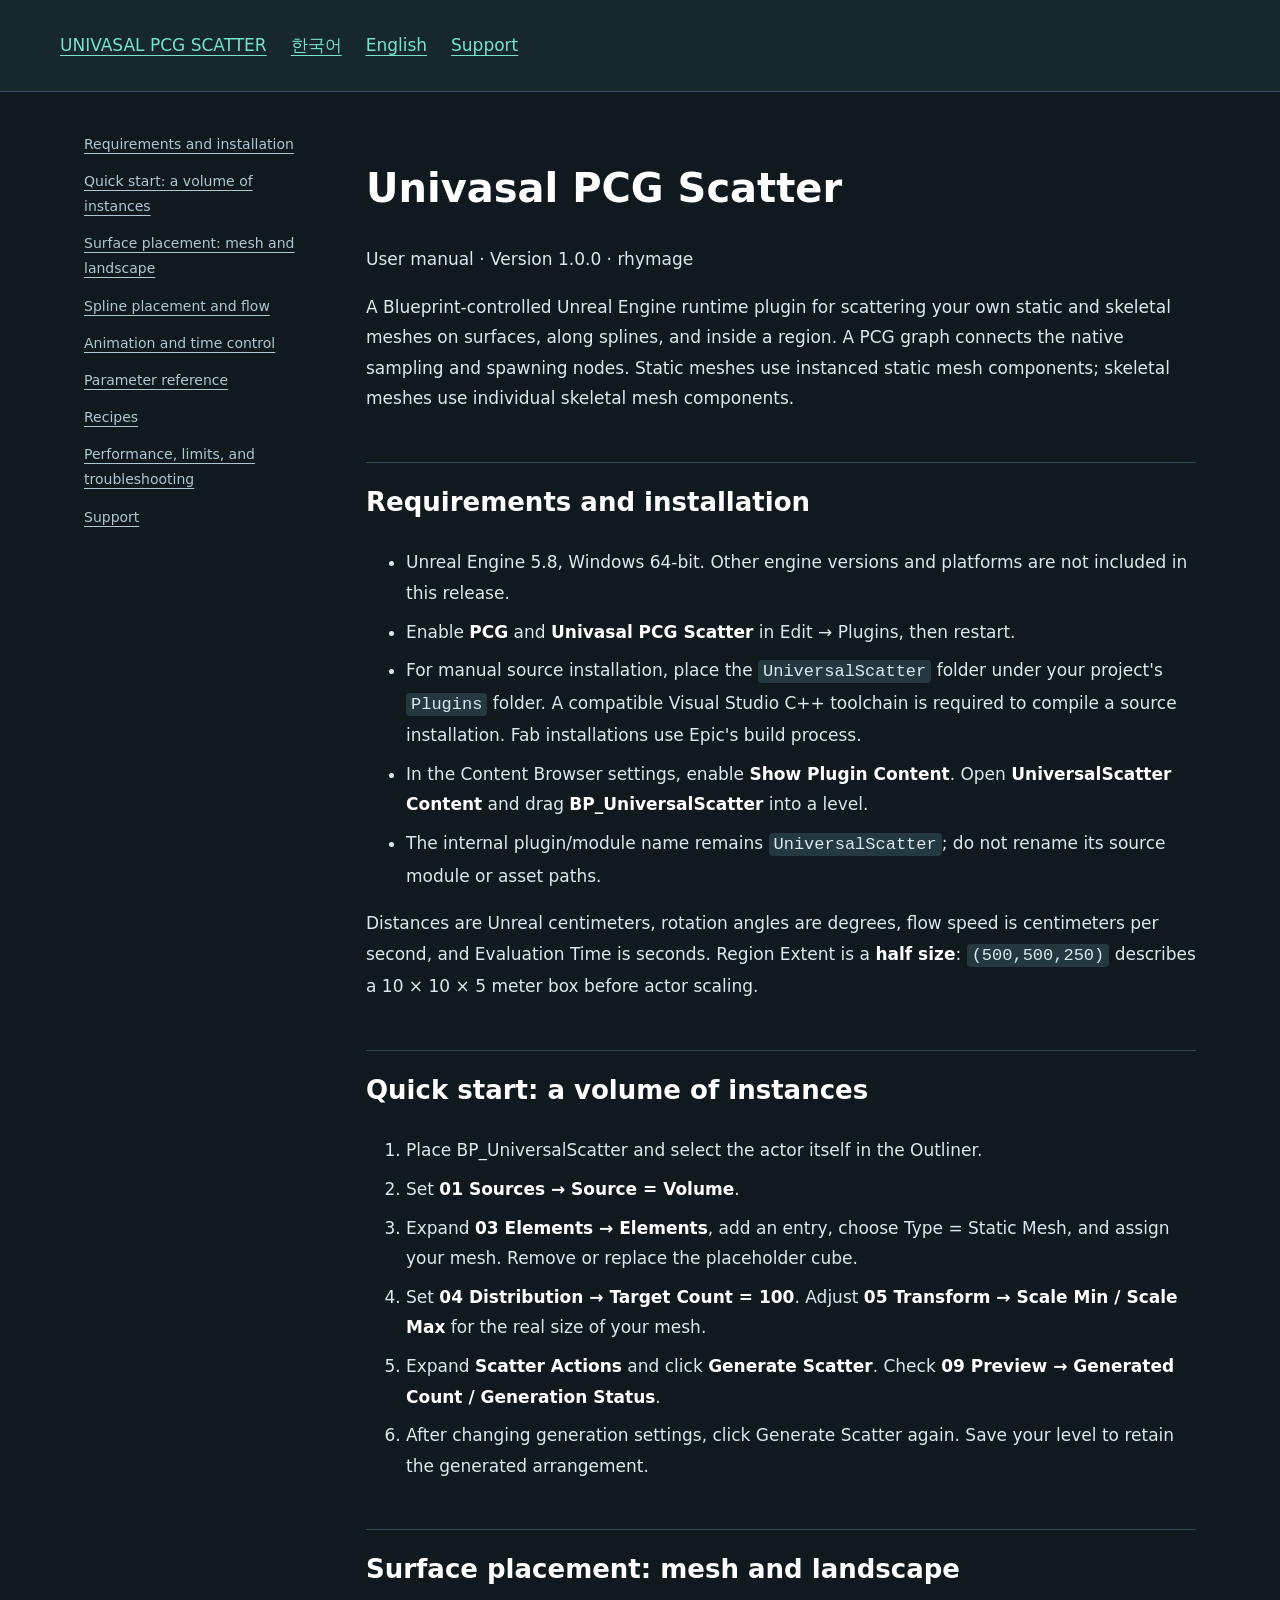
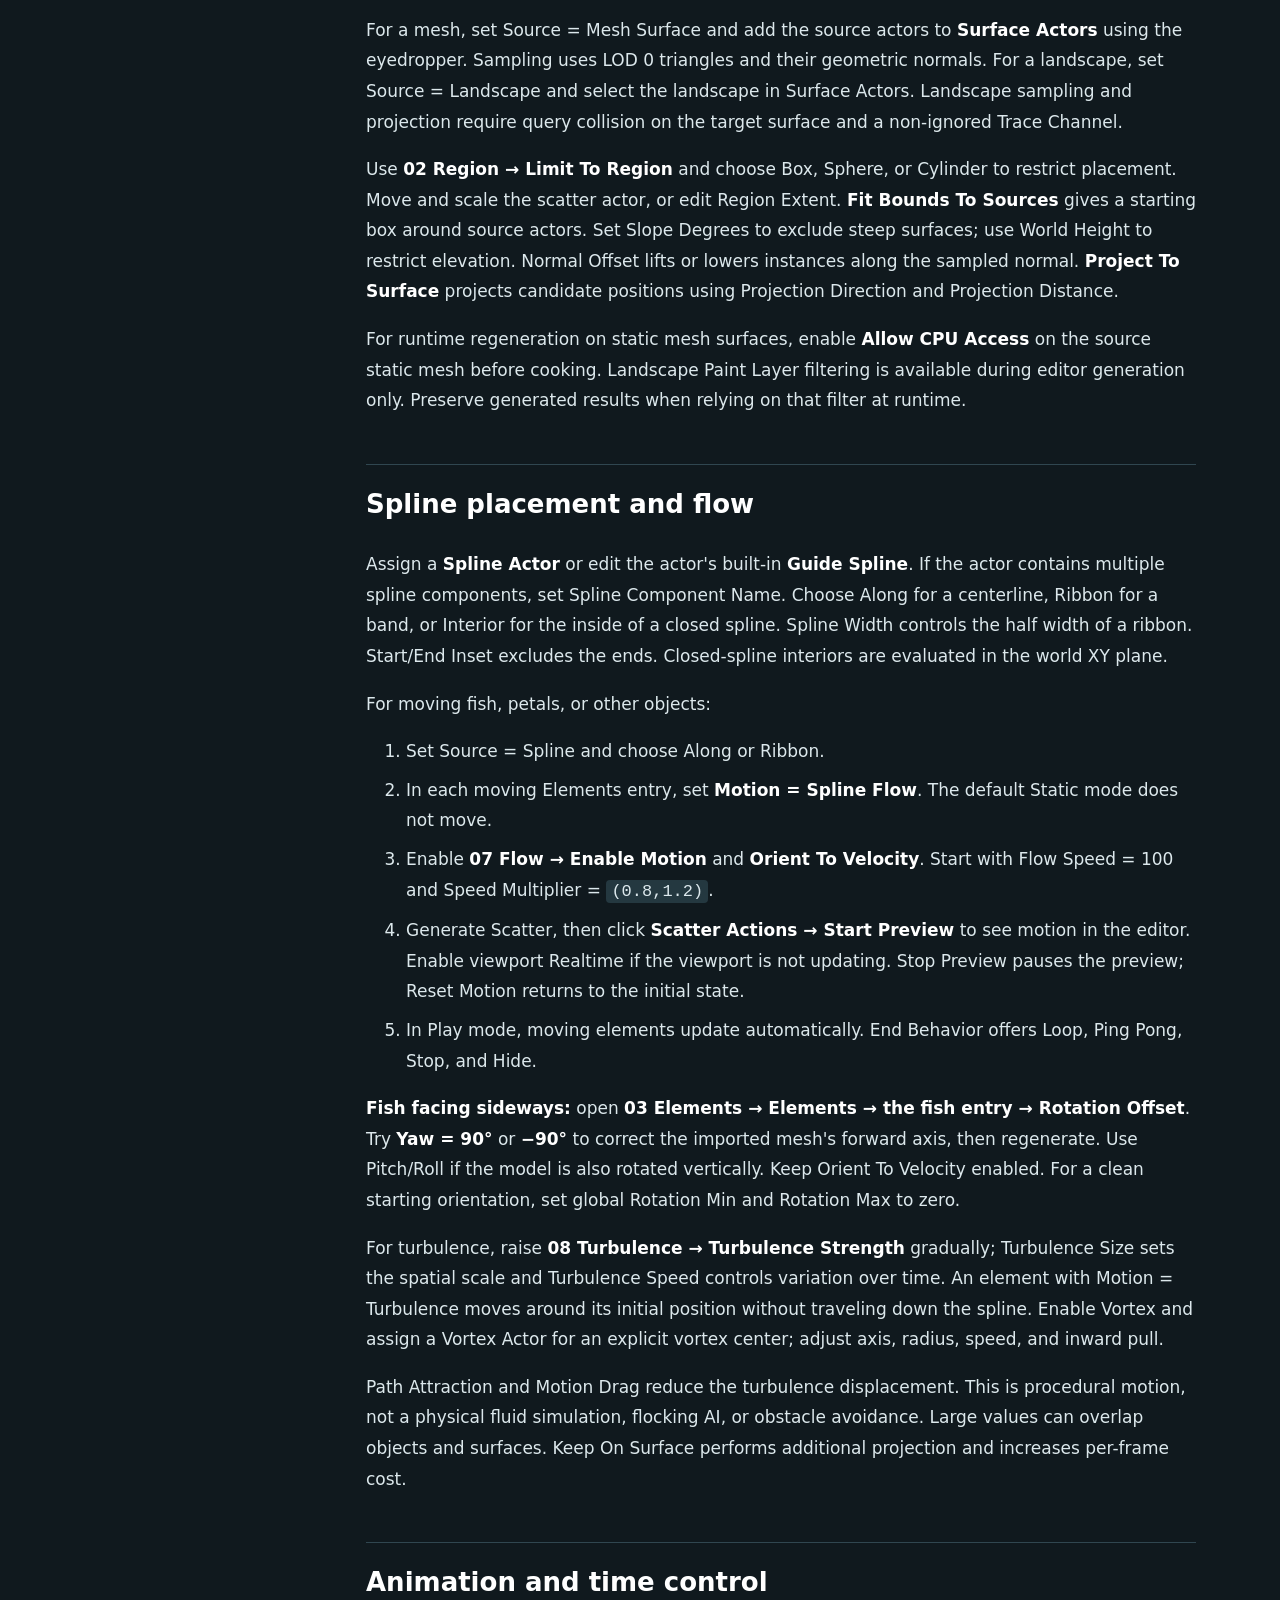
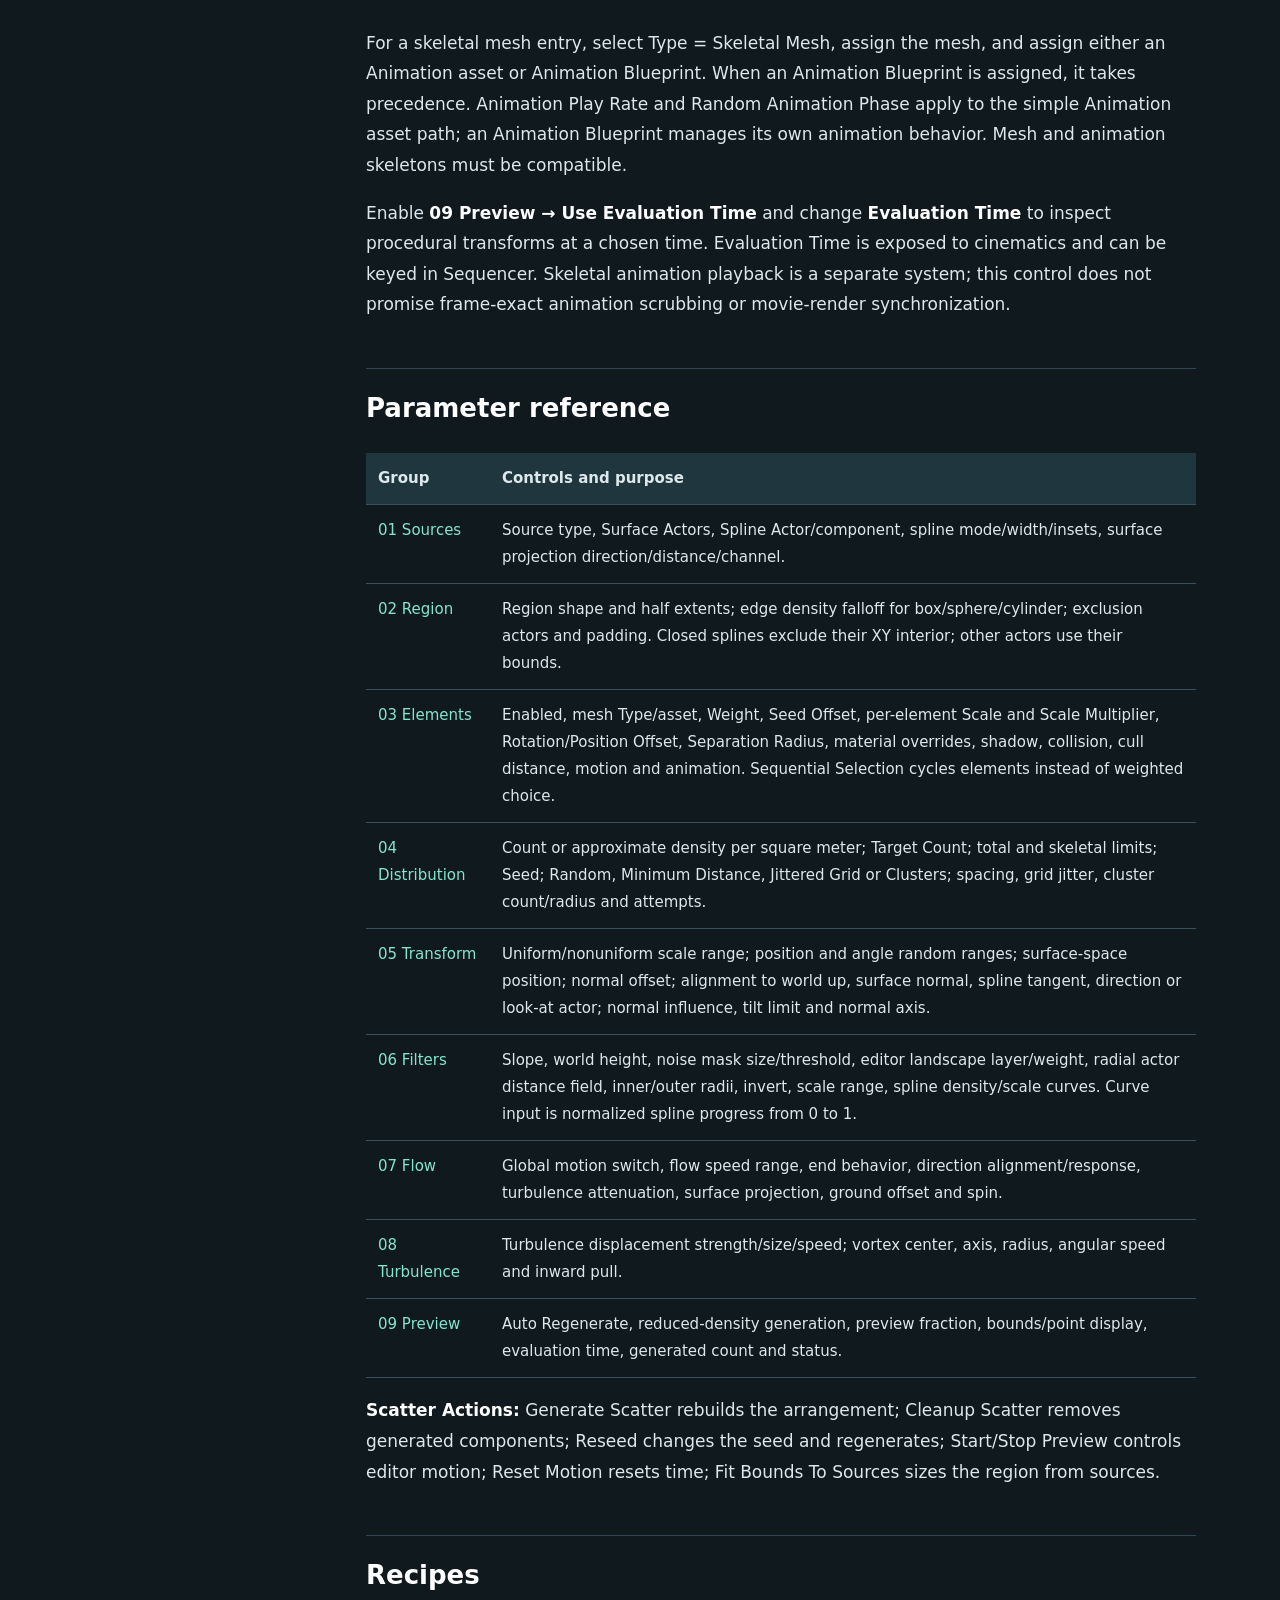
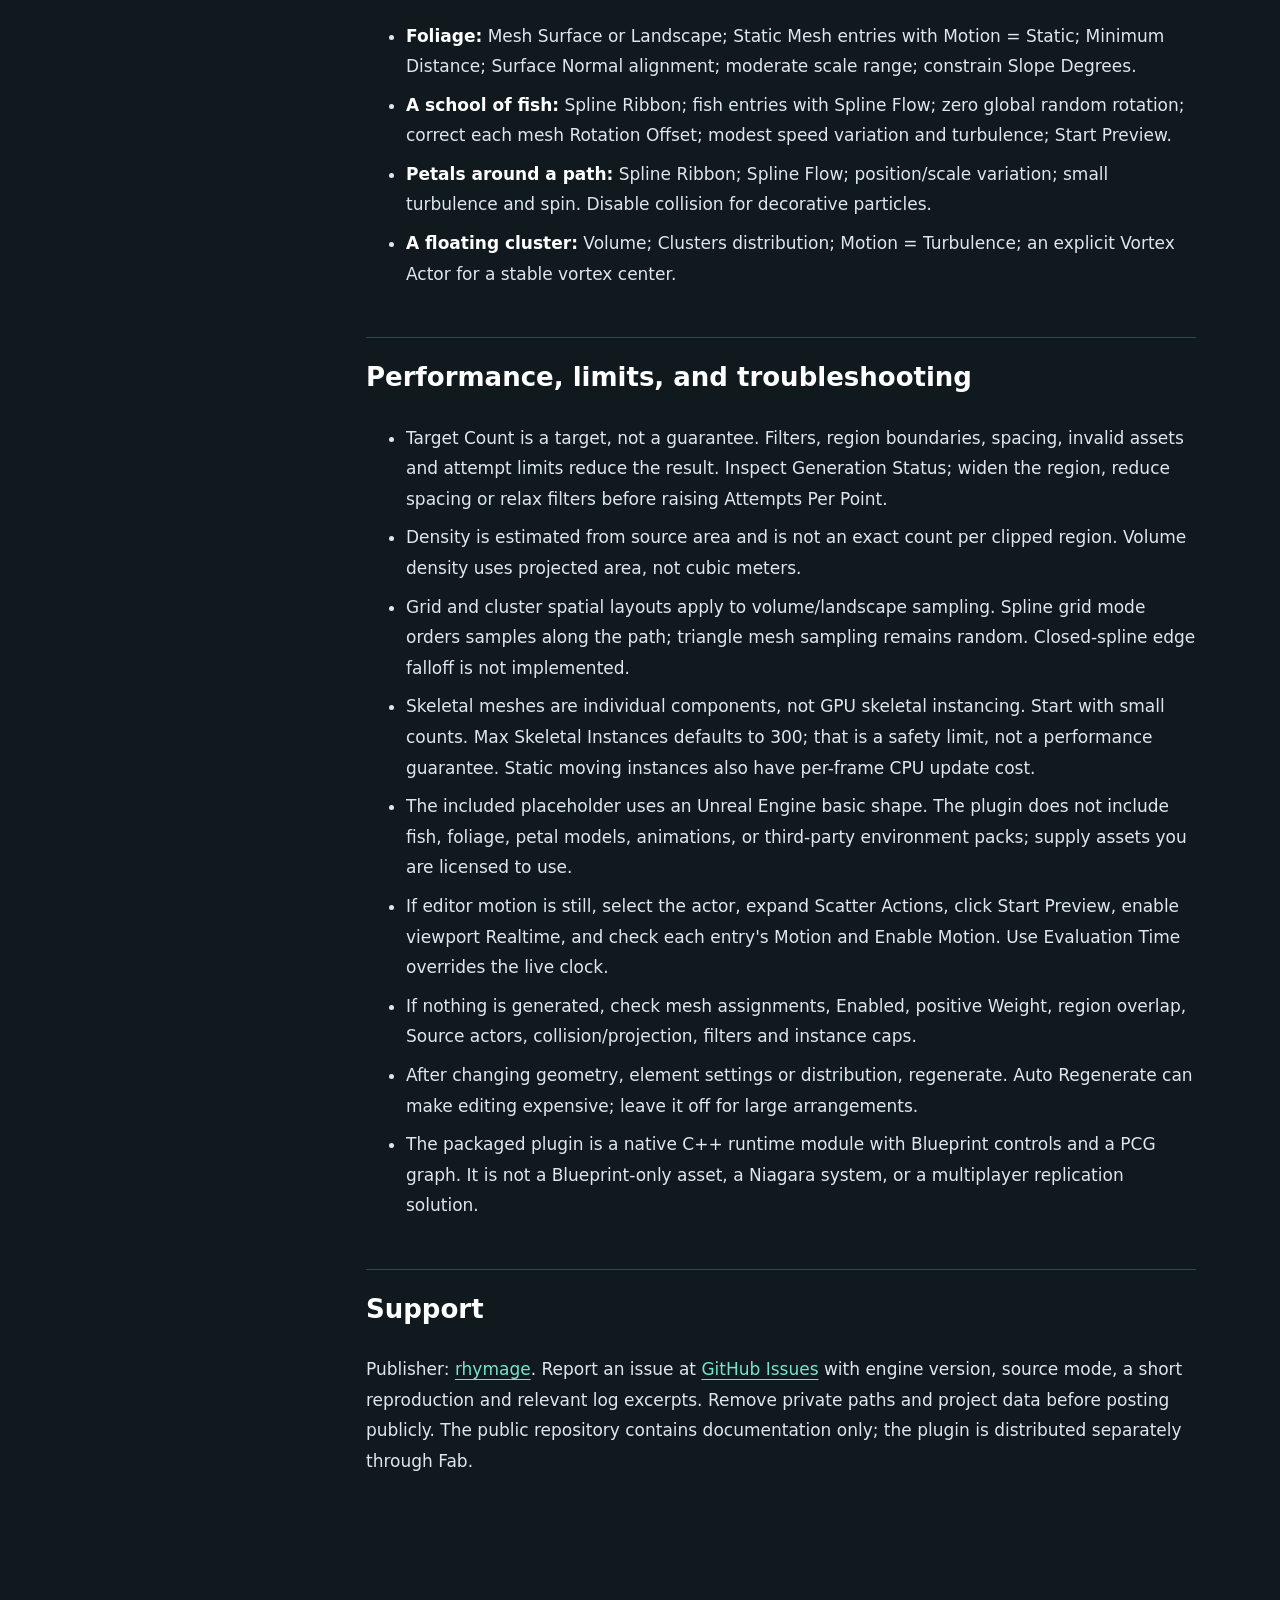
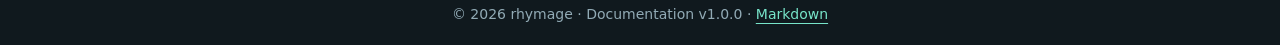
==== en.html @ 7105e265 "Publish bilingual Univasal PCG Scatter manuals" ====
<!doctype html><html lang="en"><meta charset="utf-8"><meta name="viewport" content="width=device-width, initial-scale=1"><meta name="description" content="Univasal PCG Scatter user manual: installation, surface scatter, spline flow and editor preview."><title>Univasal PCG Scatter — User manual</title><link rel="stylesheet" href="style.css"><body><header><a href="index.html">UNIVASAL PCG SCATTER</a><a href="ko.html" lang="ko">한국어</a><a href="en.html" lang="en">English</a><a href="https://github.com/rhymage/univasal-pcg-scatter-docs/issues">Support</a></header><main><nav aria-label="Contents"><a href="#section-1">Requirements and installation</a><a href="#section-2">Quick start: a volume of instances</a><a href="#section-3">Surface placement: mesh and landscape</a><a href="#section-4">Spline placement and flow</a><a href="#section-5">Animation and time control</a><a href="#section-6">Parameter reference</a><a href="#section-7">Recipes</a><a href="#section-8">Performance, limits, and troubleshooting</a><a href="#section-9">Support</a></nav><article><h1>Univasal PCG Scatter</h1><p>User manual · Version 1.0.0 · rhymage</p><p>A Blueprint-controlled Unreal Engine runtime plugin for scattering your own static and skeletal meshes on surfaces, along splines, and inside a region. A PCG graph connects the native sampling and spawning nodes. Static meshes use instanced static mesh components; skeletal meshes use individual skeletal mesh components.</p><h2 id="section-1">Requirements and installation</h2><ul><li>Unreal Engine 5.8, Windows 64-bit. Other engine versions and platforms are not included in this release.</li><li>Enable <strong>PCG</strong> and <strong>Univasal PCG Scatter</strong> in Edit → Plugins, then restart.</li><li>For manual source installation, place the <code>UniversalScatter</code> folder under your project&#x27;s <code>Plugins</code> folder. A compatible Visual Studio C++ toolchain is required to compile a source installation. Fab installations use Epic&#x27;s build process.</li><li>In the Content Browser settings, enable <strong>Show Plugin Content</strong>. Open <strong>UniversalScatter Content</strong> and drag <strong>BP_UniversalScatter</strong> into a level.</li><li>The internal plugin/module name remains <code>UniversalScatter</code>; do not rename its source module or asset paths.</li></ul><p>Distances are Unreal centimeters, rotation angles are degrees, flow speed is centimeters per second, and Evaluation Time is seconds. Region Extent is a <strong>half size</strong>: <code>(500,500,250)</code> describes a 10 × 10 × 5 meter box before actor scaling.</p><h2 id="section-2">Quick start: a volume of instances</h2><ol><li>Place BP_UniversalScatter and select the actor itself in the Outliner.</li><li>Set <strong>01 Sources → Source = Volume</strong>.</li><li>Expand <strong>03 Elements → Elements</strong>, add an entry, choose Type = Static Mesh, and assign your mesh. Remove or replace the placeholder cube.</li><li>Set <strong>04 Distribution → Target Count = 100</strong>. Adjust <strong>05 Transform → Scale Min / Scale Max</strong> for the real size of your mesh.</li><li>Expand <strong>Scatter Actions</strong> and click <strong>Generate Scatter</strong>. Check <strong>09 Preview → Generated Count / Generation Status</strong>.</li><li>After changing generation settings, click Generate Scatter again. Save your level to retain the generated arrangement.</li></ol><h2 id="section-3">Surface placement: mesh and landscape</h2><p>For a mesh, set Source = Mesh Surface and add the source actors to <strong>Surface Actors</strong> using the eyedropper. Sampling uses LOD 0 triangles and their geometric normals. For a landscape, set Source = Landscape and select the landscape in Surface Actors. Landscape sampling and projection require query collision on the target surface and a non-ignored Trace Channel.</p><p>Use <strong>02 Region → Limit To Region</strong> and choose Box, Sphere, or Cylinder to restrict placement. Move and scale the scatter actor, or edit Region Extent. <strong>Fit Bounds To Sources</strong> gives a starting box around source actors. Set Slope Degrees to exclude steep surfaces; use World Height to restrict elevation. Normal Offset lifts or lowers instances along the sampled normal. <strong>Project To Surface</strong> projects candidate positions using Projection Direction and Projection Distance.</p><p>For runtime regeneration on static mesh surfaces, enable <strong>Allow CPU Access</strong> on the source static mesh before cooking. Landscape Paint Layer filtering is available during editor generation only. Preserve generated results when relying on that filter at runtime.</p><h2 id="section-4">Spline placement and flow</h2><p>Assign a <strong>Spline Actor</strong> or edit the actor&#x27;s built-in <strong>Guide Spline</strong>. If the actor contains multiple spline components, set Spline Component Name. Choose Along for a centerline, Ribbon for a band, or Interior for the inside of a closed spline. Spline Width controls the half width of a ribbon. Start/End Inset excludes the ends. Closed-spline interiors are evaluated in the world XY plane.</p><p>For moving fish, petals, or other objects:</p><ol><li>Set Source = Spline and choose Along or Ribbon.</li><li>In each moving Elements entry, set <strong>Motion = Spline Flow</strong>. The default Static mode does not move.</li><li>Enable <strong>07 Flow → Enable Motion</strong> and <strong>Orient To Velocity</strong>. Start with Flow Speed = 100 and Speed Multiplier = <code>(0.8,1.2)</code>.</li><li>Generate Scatter, then click <strong>Scatter Actions → Start Preview</strong> to see motion in the editor. Enable viewport Realtime if the viewport is not updating. Stop Preview pauses the preview; Reset Motion returns to the initial state.</li><li>In Play mode, moving elements update automatically. End Behavior offers Loop, Ping Pong, Stop, and Hide.</li></ol><p><strong>Fish facing sideways:</strong> open <strong>03 Elements → Elements → the fish entry → Rotation Offset</strong>. Try <strong>Yaw = 90°</strong> or <strong>−90°</strong> to correct the imported mesh&#x27;s forward axis, then regenerate. Use Pitch/Roll if the model is also rotated vertically. Keep Orient To Velocity enabled. For a clean starting orientation, set global Rotation Min and Rotation Max to zero.</p><p>For turbulence, raise <strong>08 Turbulence → Turbulence Strength</strong> gradually; Turbulence Size sets the spatial scale and Turbulence Speed controls variation over time. An element with Motion = Turbulence moves around its initial position without traveling down the spline. Enable Vortex and assign a Vortex Actor for an explicit vortex center; adjust axis, radius, speed, and inward pull.</p><p>Path Attraction and Motion Drag reduce the turbulence displacement. This is procedural motion, not a physical fluid simulation, flocking AI, or obstacle avoidance. Large values can overlap objects and surfaces. Keep On Surface performs additional projection and increases per-frame cost.</p><h2 id="section-5">Animation and time control</h2><p>For a skeletal mesh entry, select Type = Skeletal Mesh, assign the mesh, and assign either an Animation asset or Animation Blueprint. When an Animation Blueprint is assigned, it takes precedence. Animation Play Rate and Random Animation Phase apply to the simple Animation asset path; an Animation Blueprint manages its own animation behavior. Mesh and animation skeletons must be compatible.</p><p>Enable <strong>09 Preview → Use Evaluation Time</strong> and change <strong>Evaluation Time</strong> to inspect procedural transforms at a chosen time. Evaluation Time is exposed to cinematics and can be keyed in Sequencer. Skeletal animation playback is a separate system; this control does not promise frame-exact animation scrubbing or movie-render synchronization.</p><h2 id="section-6">Parameter reference</h2><table><thead><tr><th>Group</th><th>Controls and purpose</th></tr></thead><tbody><tr><td>01 Sources</td><td>Source type, Surface Actors, Spline Actor/component, spline mode/width/insets, surface projection direction/distance/channel.</td></tr><tr><td>02 Region</td><td>Region shape and half extents; edge density falloff for box/sphere/cylinder; exclusion actors and padding. Closed splines exclude their XY interior; other actors use their bounds.</td></tr><tr><td>03 Elements</td><td>Enabled, mesh Type/asset, Weight, Seed Offset, per-element Scale and Scale Multiplier, Rotation/Position Offset, Separation Radius, material overrides, shadow, collision, cull distance, motion and animation. Sequential Selection cycles elements instead of weighted choice.</td></tr><tr><td>04 Distribution</td><td>Count or approximate density per square meter; Target Count; total and skeletal limits; Seed; Random, Minimum Distance, Jittered Grid or Clusters; spacing, grid jitter, cluster count/radius and attempts.</td></tr><tr><td>05 Transform</td><td>Uniform/nonuniform scale range; position and angle random ranges; surface-space position; normal offset; alignment to world up, surface normal, spline tangent, direction or look-at actor; normal influence, tilt limit and normal axis.</td></tr><tr><td>06 Filters</td><td>Slope, world height, noise mask size/threshold, editor landscape layer/weight, radial actor distance field, inner/outer radii, invert, scale range, spline density/scale curves. Curve input is normalized spline progress from 0 to 1.</td></tr><tr><td>07 Flow</td><td>Global motion switch, flow speed range, end behavior, direction alignment/response, turbulence attenuation, surface projection, ground offset and spin.</td></tr><tr><td>08 Turbulence</td><td>Turbulence displacement strength/size/speed; vortex center, axis, radius, angular speed and inward pull.</td></tr><tr><td>09 Preview</td><td>Auto Regenerate, reduced-density generation, preview fraction, bounds/point display, evaluation time, generated count and status.</td></tr></tbody></table><p><strong>Scatter Actions:</strong> Generate Scatter rebuilds the arrangement; Cleanup Scatter removes generated components; Reseed changes the seed and regenerates; Start/Stop Preview controls editor motion; Reset Motion resets time; Fit Bounds To Sources sizes the region from sources.</p><h2 id="section-7">Recipes</h2><ul><li><strong>Foliage:</strong> Mesh Surface or Landscape; Static Mesh entries with Motion = Static; Minimum Distance; Surface Normal alignment; moderate scale range; constrain Slope Degrees.</li><li><strong>A school of fish:</strong> Spline Ribbon; fish entries with Spline Flow; zero global random rotation; correct each mesh Rotation Offset; modest speed variation and turbulence; Start Preview.</li><li><strong>Petals around a path:</strong> Spline Ribbon; Spline Flow; position/scale variation; small turbulence and spin. Disable collision for decorative particles.</li><li><strong>A floating cluster:</strong> Volume; Clusters distribution; Motion = Turbulence; an explicit Vortex Actor for a stable vortex center.</li></ul><h2 id="section-8">Performance, limits, and troubleshooting</h2><ul><li>Target Count is a target, not a guarantee. Filters, region boundaries, spacing, invalid assets and attempt limits reduce the result. Inspect Generation Status; widen the region, reduce spacing or relax filters before raising Attempts Per Point.</li><li>Density is estimated from source area and is not an exact count per clipped region. Volume density uses projected area, not cubic meters.</li><li>Grid and cluster spatial layouts apply to volume/landscape sampling. Spline grid mode orders samples along the path; triangle mesh sampling remains random. Closed-spline edge falloff is not implemented.</li><li>Skeletal meshes are individual components, not GPU skeletal instancing. Start with small counts. Max Skeletal Instances defaults to 300; that is a safety limit, not a performance guarantee. Static moving instances also have per-frame CPU update cost.</li><li>The included placeholder uses an Unreal Engine basic shape. The plugin does not include fish, foliage, petal models, animations, or third-party environment packs; supply assets you are licensed to use.</li><li>If editor motion is still, select the actor, expand Scatter Actions, click Start Preview, enable viewport Realtime, and check each entry&#x27;s Motion and Enable Motion. Use Evaluation Time overrides the live clock.</li><li>If nothing is generated, check mesh assignments, Enabled, positive Weight, region overlap, Source actors, collision/projection, filters and instance caps.</li><li>After changing geometry, element settings or distribution, regenerate. Auto Regenerate can make editing expensive; leave it off for large arrangements.</li><li>The packaged plugin is a native C++ runtime module with Blueprint controls and a PCG graph. It is not a Blueprint-only asset, a Niagara system, or a multiplayer replication solution.</li></ul><h2 id="section-9">Support</h2><p>Publisher: <a href="https://www.rhymage.com/">rhymage</a>. Report an issue at <a href="https://github.com/rhymage/univasal-pcg-scatter-docs/issues">GitHub Issues</a> with engine version, source mode, a short reproduction and relevant log excerpts. Remove private paths and project data before posting publicly. The public repository contains documentation only; the plugin is distributed separately through Fab.</p></article></main><footer>© 2026 rhymage · Documentation v1.0.0 · <a href="manual-en.md">Markdown</a></footer></body></html>
---- style.css ----
*{box-sizing:border-box}html{scroll-behavior:smooth}body{margin:0;background:#10191e;color:#dce8ec;font:17px/1.8 system-ui,-apple-system,"Segoe UI",sans-serif}header{padding:30px max(24px,calc((100vw - 1160px)/2));background:#16272e;border-bottom:1px solid #36525e}header a{margin-right:24px}a{color:#77e4c9;text-underline-offset:4px}main{max-width:1160px;margin:auto;padding:40px 24px 80px;display:grid;grid-template-columns:230px minmax(0,1fr);gap:52px}nav{position:sticky;top:24px;align-self:start;font-size:14px}nav a{display:block;margin-bottom:12px;color:#aec7d1}article{min-width:0}h1{font-size:40px;line-height:1.15;color:#fff}h2{font-size:26px;margin-top:48px;padding-top:16px;border-top:1px solid #304650;scroll-margin-top:24px;color:#fff}strong{color:#fff}code{background:#243840;padding:2px 5px;border-radius:4px}table{border-collapse:collapse;width:100%;font-size:15px}th,td{padding:12px;text-align:left;border-bottom:1px solid #36525e;vertical-align:top}th{background:#20363f}td:first-child{min-width:120px;color:#83e5cf}li{margin:8px 0}footer{padding:28px;text-align:center;color:#91aab5;font-size:14px}.cover{width:100%;border-radius:14px;margin-bottom:28px}@media(max-width:850px){main{display:block}nav{position:static;border-bottom:1px solid #36525e;padding-bottom:18px}nav a{display:inline-block;margin-right:16px}h1{font-size:32px}table{display:block;overflow-x:auto}}@media print{body{background:white;color:black}header,nav,footer,.cover{display:none}main{display:block;padding:0}h1,h2,strong{color:black}a{color:#13594e}h2{break-after:avoid}table{font-size:12px}}
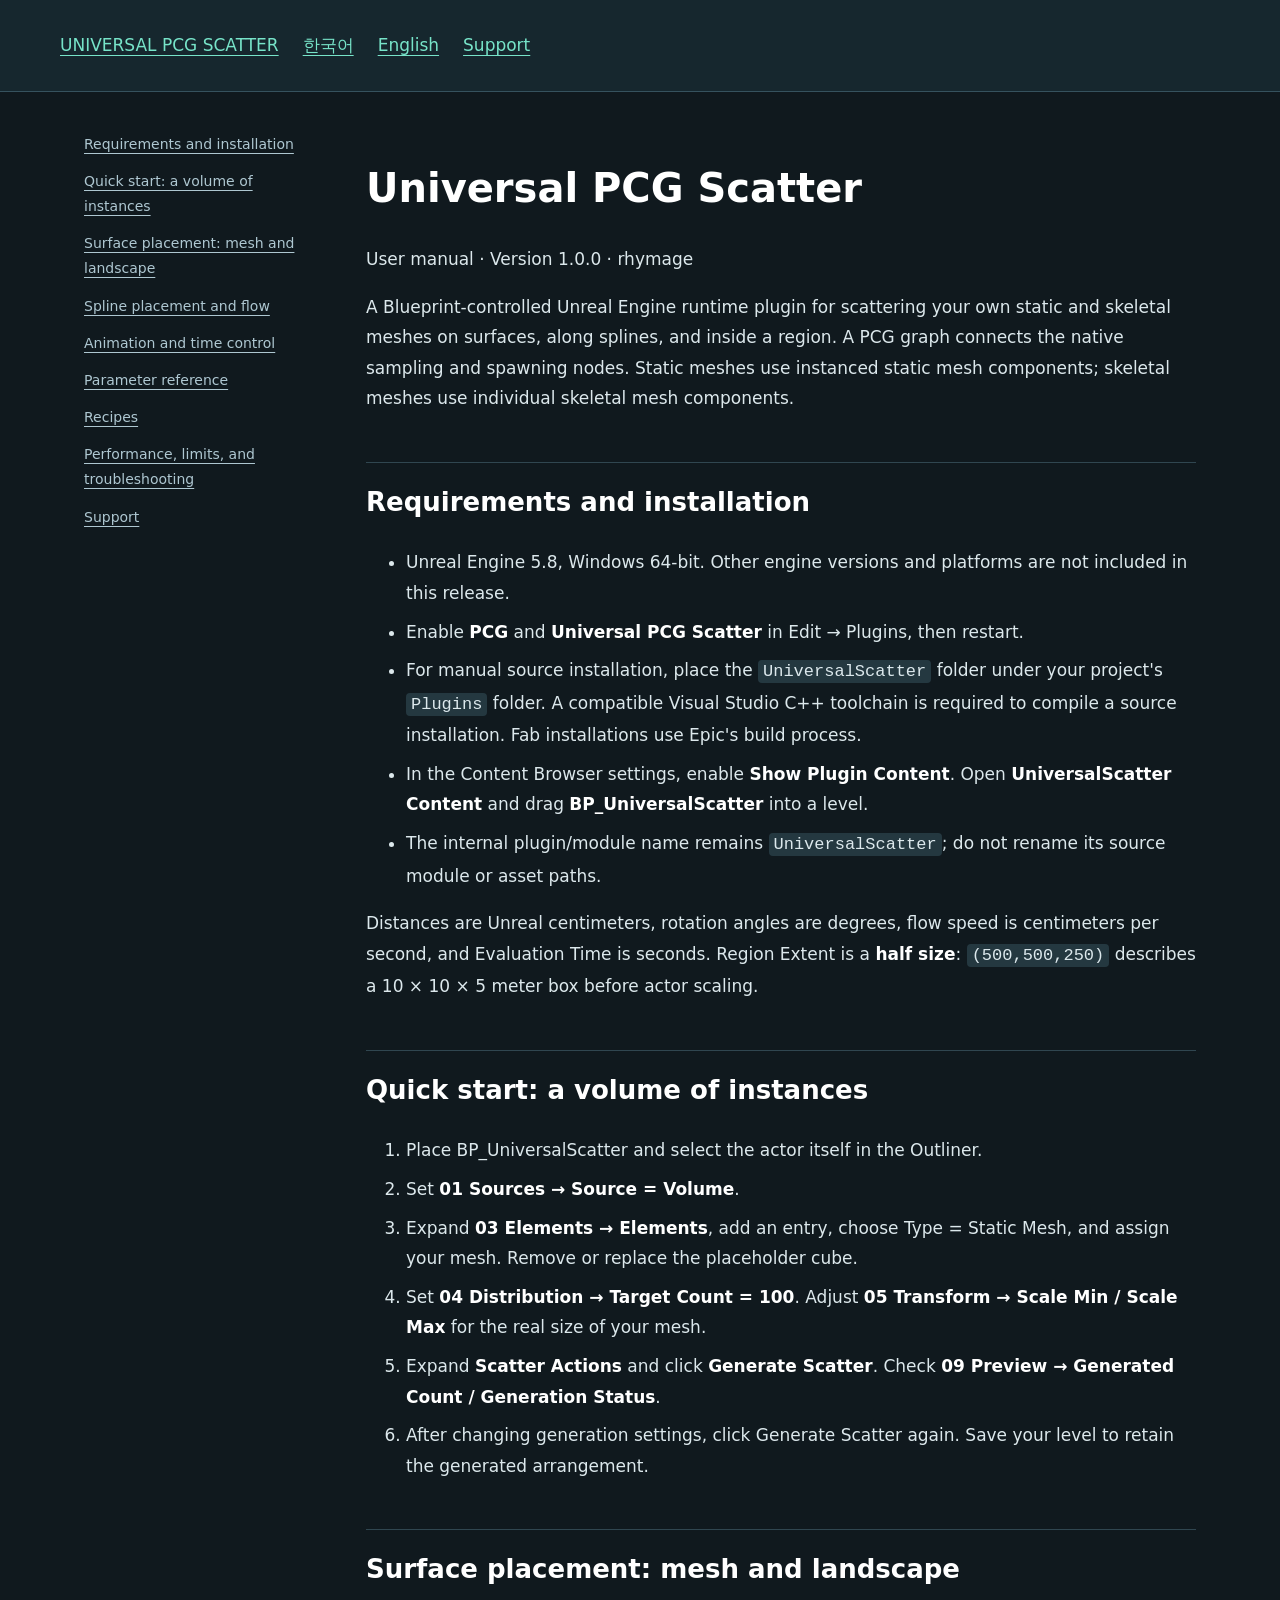
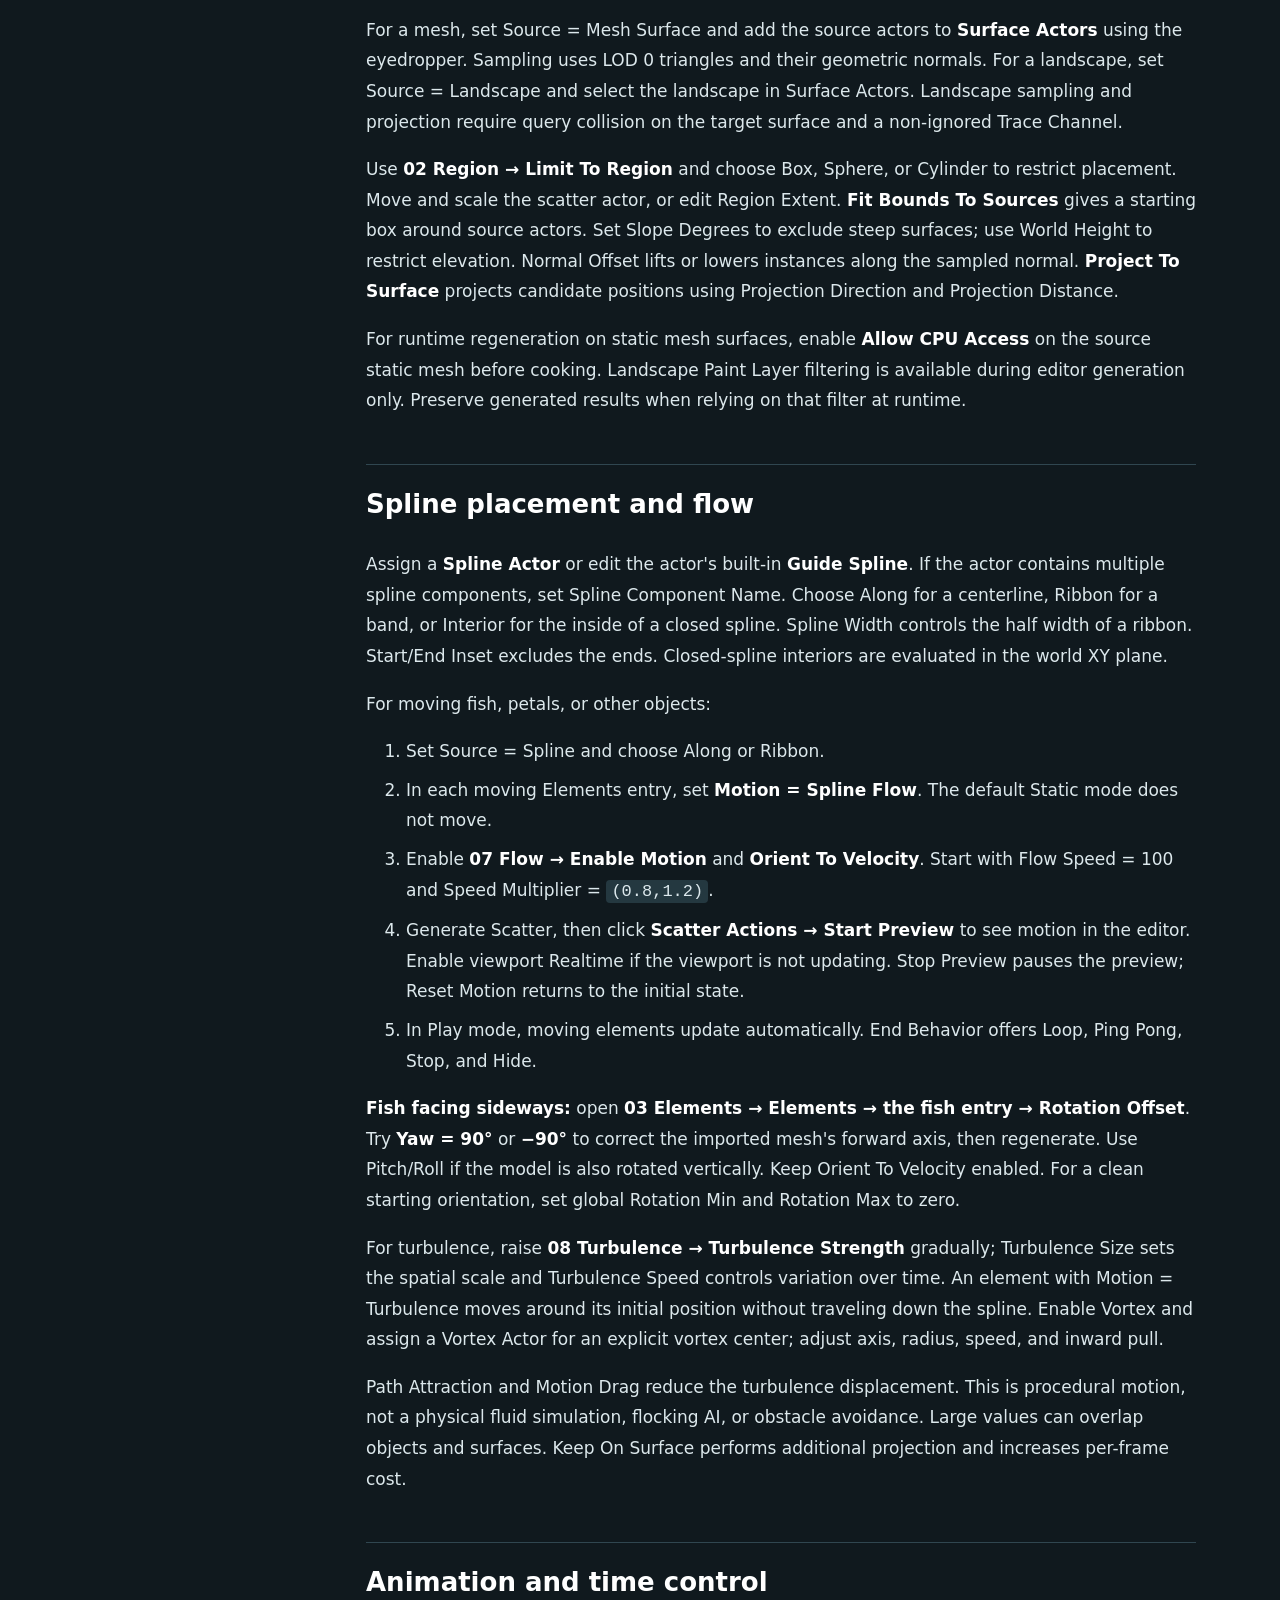
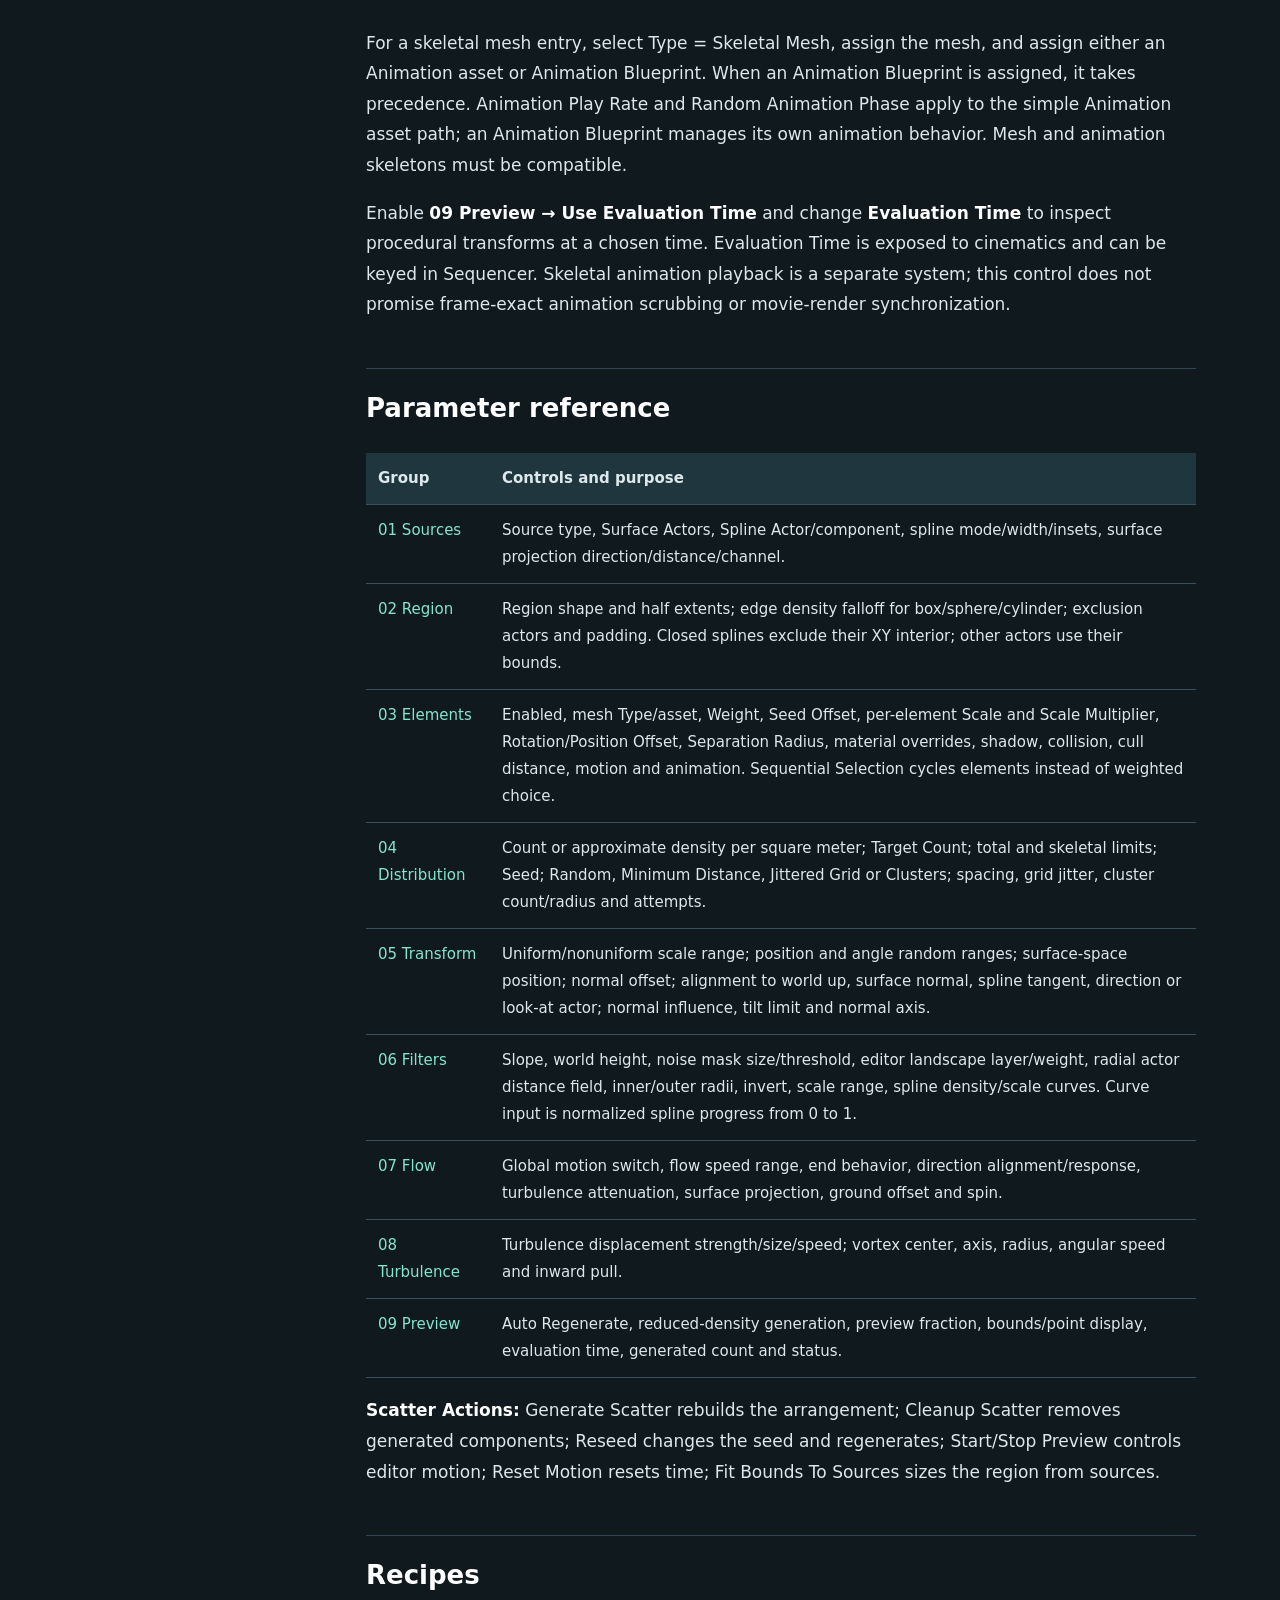
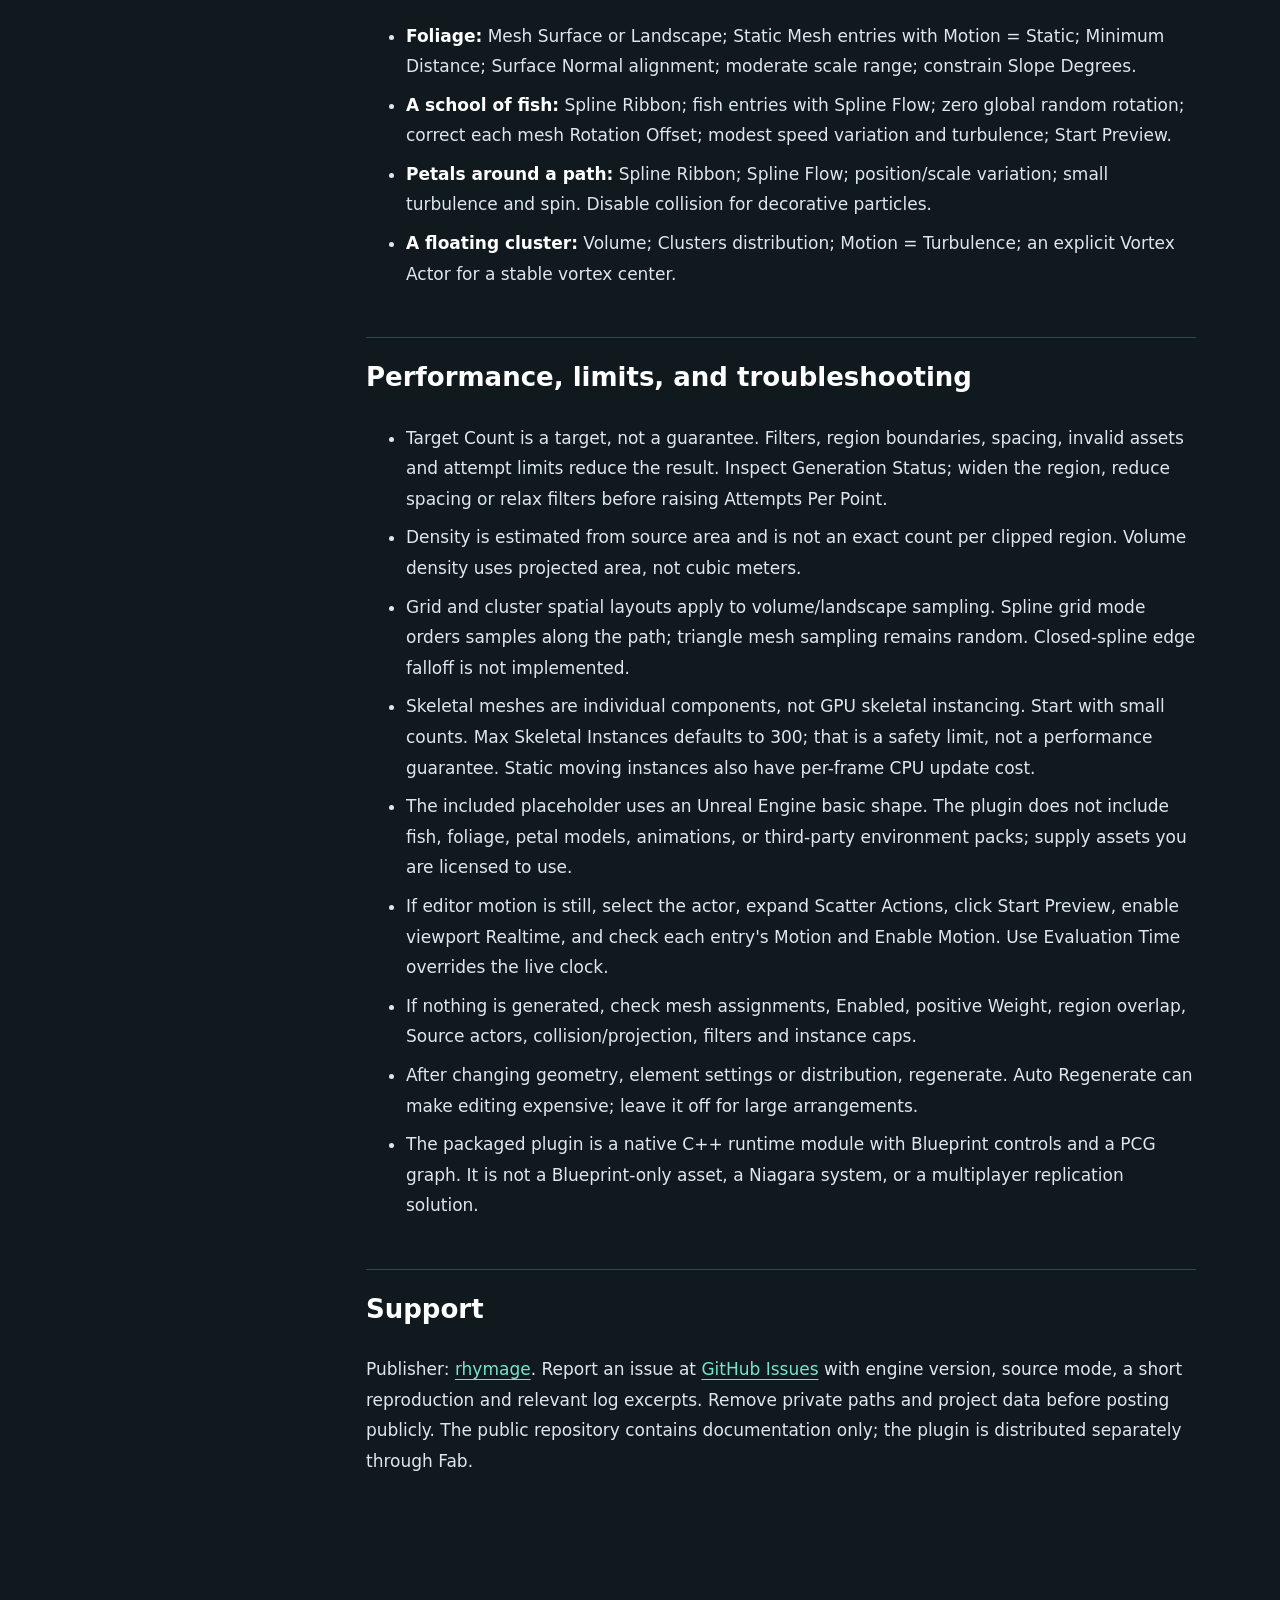
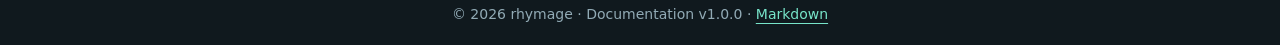
==== commit 14daa78e: "Match current Fab product title and canonical manual domain" ====
--- a/en.html
+++ b/en.html
@@ -1 +1 @@
-<!doctype html><html lang="en"><meta charset="utf-8"><meta name="viewport" content="width=device-width, initial-scale=1"><meta name="description" content="Univasal PCG Scatter user manual: installation, surface scatter, spline flow and editor preview."><title>Univasal PCG Scatter — User manual</title><link rel="stylesheet" href="style.css"><body><header><a href="index.html">UNIVASAL PCG SCATTER</a><a href="ko.html" lang="ko">한국어</a><a href="en.html" lang="en">English</a><a href="https://github.com/rhymage/univasal-pcg-scatter-docs/issues">Support</a></header><main><nav aria-label="Contents"><a href="#section-1">Requirements and installation</a><a href="#section-2">Quick start: a volume of instances</a><a href="#section-3">Surface placement: mesh and landscape</a><a href="#section-4">Spline placement and flow</a><a href="#section-5">Animation and time control</a><a href="#section-6">Parameter reference</a><a href="#section-7">Recipes</a><a href="#section-8">Performance, limits, and troubleshooting</a><a href="#section-9">Support</a></nav><article><h1>Univasal PCG Scatter</h1><p>User manual · Version 1.0.0 · rhymage</p><p>A Blueprint-controlled Unreal Engine runtime plugin for scattering your own static and skeletal meshes on surfaces, along splines, and inside a region. A PCG graph connects the native sampling and spawning nodes. Static meshes use instanced static mesh components; skeletal meshes use individual skeletal mesh components.</p><h2 id="section-1">Requirements and installation</h2><ul><li>Unreal Engine 5.8, Windows 64-bit. Other engine versions and platforms are not included in this release.</li><li>Enable <strong>PCG</strong> and <strong>Univasal PCG Scatter</strong> in Edit → Plugins, then restart.</li><li>For manual source installation, place the <code>UniversalScatter</code> folder under your project&#x27;s <code>Plugins</code> folder. A compatible Visual Studio C++ toolchain is required to compile a source installation. Fab installations use Epic&#x27;s build process.</li><li>In the Content Browser settings, enable <strong>Show Plugin Content</strong>. Open <strong>UniversalScatter Content</strong> and drag <strong>BP_UniversalScatter</strong> into a level.</li><li>The internal plugin/module name remains <code>UniversalScatter</code>; do not rename its source module or asset paths.</li></ul><p>Distances are Unreal centimeters, rotation angles are degrees, flow speed is centimeters per second, and Evaluation Time is seconds. Region Extent is a <strong>half size</strong>: <code>(500,500,250)</code> describes a 10 × 10 × 5 meter box before actor scaling.</p><h2 id="section-2">Quick start: a volume of instances</h2><ol><li>Place BP_UniversalScatter and select the actor itself in the Outliner.</li><li>Set <strong>01 Sources → Source = Volume</strong>.</li><li>Expand <strong>03 Elements → Elements</strong>, add an entry, choose Type = Static Mesh, and assign your mesh. Remove or replace the placeholder cube.</li><li>Set <strong>04 Distribution → Target Count = 100</strong>. Adjust <strong>05 Transform → Scale Min / Scale Max</strong> for the real size of your mesh.</li><li>Expand <strong>Scatter Actions</strong> and click <strong>Generate Scatter</strong>. Check <strong>09 Preview → Generated Count / Generation Status</strong>.</li><li>After changing generation settings, click Generate Scatter again. Save your level to retain the generated arrangement.</li></ol><h2 id="section-3">Surface placement: mesh and landscape</h2><p>For a mesh, set Source = Mesh Surface and add the source actors to <strong>Surface Actors</strong> using the eyedropper. Sampling uses LOD 0 triangles and their geometric normals. For a landscape, set Source = Landscape and select the landscape in Surface Actors. Landscape sampling and projection require query collision on the target surface and a non-ignored Trace Channel.</p><p>Use <strong>02 Region → Limit To Region</strong> and choose Box, Sphere, or Cylinder to restrict placement. Move and scale the scatter actor, or edit Region Extent. <strong>Fit Bounds To Sources</strong> gives a starting box around source actors. Set Slope Degrees to exclude steep surfaces; use World Height to restrict elevation. Normal Offset lifts or lowers instances along the sampled normal. <strong>Project To Surface</strong> projects candidate positions using Projection Direction and Projection Distance.</p><p>For runtime regeneration on static mesh surfaces, enable <strong>Allow CPU Access</strong> on the source static mesh before cooking. Landscape Paint Layer filtering is available during editor generation only. Preserve generated results when relying on that filter at runtime.</p><h2 id="section-4">Spline placement and flow</h2><p>Assign a <strong>Spline Actor</strong> or edit the actor&#x27;s built-in <strong>Guide Spline</strong>. If the actor contains multiple spline components, set Spline Component Name. Choose Along for a centerline, Ribbon for a band, or Interior for the inside of a closed spline. Spline Width controls the half width of a ribbon. Start/End Inset excludes the ends. Closed-spline interiors are evaluated in the world XY plane.</p><p>For moving fish, petals, or other objects:</p><ol><li>Set Source = Spline and choose Along or Ribbon.</li><li>In each moving Elements entry, set <strong>Motion = Spline Flow</strong>. The default Static mode does not move.</li><li>Enable <strong>07 Flow → Enable Motion</strong> and <strong>Orient To Velocity</strong>. Start with Flow Speed = 100 and Speed Multiplier = <code>(0.8,1.2)</code>.</li><li>Generate Scatter, then click <strong>Scatter Actions → Start Preview</strong> to see motion in the editor. Enable viewport Realtime if the viewport is not updating. Stop Preview pauses the preview; Reset Motion returns to the initial state.</li><li>In Play mode, moving elements update automatically. End Behavior offers Loop, Ping Pong, Stop, and Hide.</li></ol><p><strong>Fish facing sideways:</strong> open <strong>03 Elements → Elements → the fish entry → Rotation Offset</strong>. Try <strong>Yaw = 90°</strong> or <strong>−90°</strong> to correct the imported mesh&#x27;s forward axis, then regenerate. Use Pitch/Roll if the model is also rotated vertically. Keep Orient To Velocity enabled. For a clean starting orientation, set global Rotation Min and Rotation Max to zero.</p><p>For turbulence, raise <strong>08 Turbulence → Turbulence Strength</strong> gradually; Turbulence Size sets the spatial scale and Turbulence Speed controls variation over time. An element with Motion = Turbulence moves around its initial position without traveling down the spline. Enable Vortex and assign a Vortex Actor for an explicit vortex center; adjust axis, radius, speed, and inward pull.</p><p>Path Attraction and Motion Drag reduce the turbulence displacement. This is procedural motion, not a physical fluid simulation, flocking AI, or obstacle avoidance. Large values can overlap objects and surfaces. Keep On Surface performs additional projection and increases per-frame cost.</p><h2 id="section-5">Animation and time control</h2><p>For a skeletal mesh entry, select Type = Skeletal Mesh, assign the mesh, and assign either an Animation asset or Animation Blueprint. When an Animation Blueprint is assigned, it takes precedence. Animation Play Rate and Random Animation Phase apply to the simple Animation asset path; an Animation Blueprint manages its own animation behavior. Mesh and animation skeletons must be compatible.</p><p>Enable <strong>09 Preview → Use Evaluation Time</strong> and change <strong>Evaluation Time</strong> to inspect procedural transforms at a chosen time. Evaluation Time is exposed to cinematics and can be keyed in Sequencer. Skeletal animation playback is a separate system; this control does not promise frame-exact animation scrubbing or movie-render synchronization.</p><h2 id="section-6">Parameter reference</h2><table><thead><tr><th>Group</th><th>Controls and purpose</th></tr></thead><tbody><tr><td>01 Sources</td><td>Source type, Surface Actors, Spline Actor/component, spline mode/width/insets, surface projection direction/distance/channel.</td></tr><tr><td>02 Region</td><td>Region shape and half extents; edge density falloff for box/sphere/cylinder; exclusion actors and padding. Closed splines exclude their XY interior; other actors use their bounds.</td></tr><tr><td>03 Elements</td><td>Enabled, mesh Type/asset, Weight, Seed Offset, per-element Scale and Scale Multiplier, Rotation/Position Offset, Separation Radius, material overrides, shadow, collision, cull distance, motion and animation. Sequential Selection cycles elements instead of weighted choice.</td></tr><tr><td>04 Distribution</td><td>Count or approximate density per square meter; Target Count; total and skeletal limits; Seed; Random, Minimum Distance, Jittered Grid or Clusters; spacing, grid jitter, cluster count/radius and attempts.</td></tr><tr><td>05 Transform</td><td>Uniform/nonuniform scale range; position and angle random ranges; surface-space position; normal offset; alignment to world up, surface normal, spline tangent, direction or look-at actor; normal influence, tilt limit and normal axis.</td></tr><tr><td>06 Filters</td><td>Slope, world height, noise mask size/threshold, editor landscape layer/weight, radial actor distance field, inner/outer radii, invert, scale range, spline density/scale curves. Curve input is normalized spline progress from 0 to 1.</td></tr><tr><td>07 Flow</td><td>Global motion switch, flow speed range, end behavior, direction alignment/response, turbulence attenuation, surface projection, ground offset and spin.</td></tr><tr><td>08 Turbulence</td><td>Turbulence displacement strength/size/speed; vortex center, axis, radius, angular speed and inward pull.</td></tr><tr><td>09 Preview</td><td>Auto Regenerate, reduced-density generation, preview fraction, bounds/point display, evaluation time, generated count and status.</td></tr></tbody></table><p><strong>Scatter Actions:</strong> Generate Scatter rebuilds the arrangement; Cleanup Scatter removes generated components; Reseed changes the seed and regenerates; Start/Stop Preview controls editor motion; Reset Motion resets time; Fit Bounds To Sources sizes the region from sources.</p><h2 id="section-7">Recipes</h2><ul><li><strong>Foliage:</strong> Mesh Surface or Landscape; Static Mesh entries with Motion = Static; Minimum Distance; Surface Normal alignment; moderate scale range; constrain Slope Degrees.</li><li><strong>A school of fish:</strong> Spline Ribbon; fish entries with Spline Flow; zero global random rotation; correct each mesh Rotation Offset; modest speed variation and turbulence; Start Preview.</li><li><strong>Petals around a path:</strong> Spline Ribbon; Spline Flow; position/scale variation; small turbulence and spin. Disable collision for decorative particles.</li><li><strong>A floating cluster:</strong> Volume; Clusters distribution; Motion = Turbulence; an explicit Vortex Actor for a stable vortex center.</li></ul><h2 id="section-8">Performance, limits, and troubleshooting</h2><ul><li>Target Count is a target, not a guarantee. Filters, region boundaries, spacing, invalid assets and attempt limits reduce the result. Inspect Generation Status; widen the region, reduce spacing or relax filters before raising Attempts Per Point.</li><li>Density is estimated from source area and is not an exact count per clipped region. Volume density uses projected area, not cubic meters.</li><li>Grid and cluster spatial layouts apply to volume/landscape sampling. Spline grid mode orders samples along the path; triangle mesh sampling remains random. Closed-spline edge falloff is not implemented.</li><li>Skeletal meshes are individual components, not GPU skeletal instancing. Start with small counts. Max Skeletal Instances defaults to 300; that is a safety limit, not a performance guarantee. Static moving instances also have per-frame CPU update cost.</li><li>The included placeholder uses an Unreal Engine basic shape. The plugin does not include fish, foliage, petal models, animations, or third-party environment packs; supply assets you are licensed to use.</li><li>If editor motion is still, select the actor, expand Scatter Actions, click Start Preview, enable viewport Realtime, and check each entry&#x27;s Motion and Enable Motion. Use Evaluation Time overrides the live clock.</li><li>If nothing is generated, check mesh assignments, Enabled, positive Weight, region overlap, Source actors, collision/projection, filters and instance caps.</li><li>After changing geometry, element settings or distribution, regenerate. Auto Regenerate can make editing expensive; leave it off for large arrangements.</li><li>The packaged plugin is a native C++ runtime module with Blueprint controls and a PCG graph. It is not a Blueprint-only asset, a Niagara system, or a multiplayer replication solution.</li></ul><h2 id="section-9">Support</h2><p>Publisher: <a href="https://www.rhymage.com/">rhymage</a>. Report an issue at <a href="https://github.com/rhymage/univasal-pcg-scatter-docs/issues">GitHub Issues</a> with engine version, source mode, a short reproduction and relevant log excerpts. Remove private paths and project data before posting publicly. The public repository contains documentation only; the plugin is distributed separately through Fab.</p></article></main><footer>© 2026 rhymage · Documentation v1.0.0 · <a href="manual-en.md">Markdown</a></footer></body></html>+<!doctype html><html lang="en"><meta charset="utf-8"><meta name="viewport" content="width=device-width, initial-scale=1"><meta name="description" content="Universal PCG Scatter user manual: installation, surface scatter, spline flow and editor preview."><title>Universal PCG Scatter — User manual</title><link rel="stylesheet" href="style.css"><body><header><a href="index.html">UNIVERSAL PCG SCATTER</a><a href="ko.html" lang="ko">한국어</a><a href="en.html" lang="en">English</a><a href="https://github.com/rhymage/univasal-pcg-scatter-docs/issues">Support</a></header><main><nav aria-label="Contents"><a href="#section-1">Requirements and installation</a><a href="#section-2">Quick start: a volume of instances</a><a href="#section-3">Surface placement: mesh and landscape</a><a href="#section-4">Spline placement and flow</a><a href="#section-5">Animation and time control</a><a href="#section-6">Parameter reference</a><a href="#section-7">Recipes</a><a href="#section-8">Performance, limits, and troubleshooting</a><a href="#section-9">Support</a></nav><article><h1>Universal PCG Scatter</h1><p>User manual · Version 1.0.0 · rhymage</p><p>A Blueprint-controlled Unreal Engine runtime plugin for scattering your own static and skeletal meshes on surfaces, along splines, and inside a region. A PCG graph connects the native sampling and spawning nodes. Static meshes use instanced static mesh components; skeletal meshes use individual skeletal mesh components.</p><h2 id="section-1">Requirements and installation</h2><ul><li>Unreal Engine 5.8, Windows 64-bit. Other engine versions and platforms are not included in this release.</li><li>Enable <strong>PCG</strong> and <strong>Universal PCG Scatter</strong> in Edit → Plugins, then restart.</li><li>For manual source installation, place the <code>UniversalScatter</code> folder under your project&#x27;s <code>Plugins</code> folder. A compatible Visual Studio C++ toolchain is required to compile a source installation. Fab installations use Epic&#x27;s build process.</li><li>In the Content Browser settings, enable <strong>Show Plugin Content</strong>. Open <strong>UniversalScatter Content</strong> and drag <strong>BP_UniversalScatter</strong> into a level.</li><li>The internal plugin/module name remains <code>UniversalScatter</code>; do not rename its source module or asset paths.</li></ul><p>Distances are Unreal centimeters, rotation angles are degrees, flow speed is centimeters per second, and Evaluation Time is seconds. Region Extent is a <strong>half size</strong>: <code>(500,500,250)</code> describes a 10 × 10 × 5 meter box before actor scaling.</p><h2 id="section-2">Quick start: a volume of instances</h2><ol><li>Place BP_UniversalScatter and select the actor itself in the Outliner.</li><li>Set <strong>01 Sources → Source = Volume</strong>.</li><li>Expand <strong>03 Elements → Elements</strong>, add an entry, choose Type = Static Mesh, and assign your mesh. Remove or replace the placeholder cube.</li><li>Set <strong>04 Distribution → Target Count = 100</strong>. Adjust <strong>05 Transform → Scale Min / Scale Max</strong> for the real size of your mesh.</li><li>Expand <strong>Scatter Actions</strong> and click <strong>Generate Scatter</strong>. Check <strong>09 Preview → Generated Count / Generation Status</strong>.</li><li>After changing generation settings, click Generate Scatter again. Save your level to retain the generated arrangement.</li></ol><h2 id="section-3">Surface placement: mesh and landscape</h2><p>For a mesh, set Source = Mesh Surface and add the source actors to <strong>Surface Actors</strong> using the eyedropper. Sampling uses LOD 0 triangles and their geometric normals. For a landscape, set Source = Landscape and select the landscape in Surface Actors. Landscape sampling and projection require query collision on the target surface and a non-ignored Trace Channel.</p><p>Use <strong>02 Region → Limit To Region</strong> and choose Box, Sphere, or Cylinder to restrict placement. Move and scale the scatter actor, or edit Region Extent. <strong>Fit Bounds To Sources</strong> gives a starting box around source actors. Set Slope Degrees to exclude steep surfaces; use World Height to restrict elevation. Normal Offset lifts or lowers instances along the sampled normal. <strong>Project To Surface</strong> projects candidate positions using Projection Direction and Projection Distance.</p><p>For runtime regeneration on static mesh surfaces, enable <strong>Allow CPU Access</strong> on the source static mesh before cooking. Landscape Paint Layer filtering is available during editor generation only. Preserve generated results when relying on that filter at runtime.</p><h2 id="section-4">Spline placement and flow</h2><p>Assign a <strong>Spline Actor</strong> or edit the actor&#x27;s built-in <strong>Guide Spline</strong>. If the actor contains multiple spline components, set Spline Component Name. Choose Along for a centerline, Ribbon for a band, or Interior for the inside of a closed spline. Spline Width controls the half width of a ribbon. Start/End Inset excludes the ends. Closed-spline interiors are evaluated in the world XY plane.</p><p>For moving fish, petals, or other objects:</p><ol><li>Set Source = Spline and choose Along or Ribbon.</li><li>In each moving Elements entry, set <strong>Motion = Spline Flow</strong>. The default Static mode does not move.</li><li>Enable <strong>07 Flow → Enable Motion</strong> and <strong>Orient To Velocity</strong>. Start with Flow Speed = 100 and Speed Multiplier = <code>(0.8,1.2)</code>.</li><li>Generate Scatter, then click <strong>Scatter Actions → Start Preview</strong> to see motion in the editor. Enable viewport Realtime if the viewport is not updating. Stop Preview pauses the preview; Reset Motion returns to the initial state.</li><li>In Play mode, moving elements update automatically. End Behavior offers Loop, Ping Pong, Stop, and Hide.</li></ol><p><strong>Fish facing sideways:</strong> open <strong>03 Elements → Elements → the fish entry → Rotation Offset</strong>. Try <strong>Yaw = 90°</strong> or <strong>−90°</strong> to correct the imported mesh&#x27;s forward axis, then regenerate. Use Pitch/Roll if the model is also rotated vertically. Keep Orient To Velocity enabled. For a clean starting orientation, set global Rotation Min and Rotation Max to zero.</p><p>For turbulence, raise <strong>08 Turbulence → Turbulence Strength</strong> gradually; Turbulence Size sets the spatial scale and Turbulence Speed controls variation over time. An element with Motion = Turbulence moves around its initial position without traveling down the spline. Enable Vortex and assign a Vortex Actor for an explicit vortex center; adjust axis, radius, speed, and inward pull.</p><p>Path Attraction and Motion Drag reduce the turbulence displacement. This is procedural motion, not a physical fluid simulation, flocking AI, or obstacle avoidance. Large values can overlap objects and surfaces. Keep On Surface performs additional projection and increases per-frame cost.</p><h2 id="section-5">Animation and time control</h2><p>For a skeletal mesh entry, select Type = Skeletal Mesh, assign the mesh, and assign either an Animation asset or Animation Blueprint. When an Animation Blueprint is assigned, it takes precedence. Animation Play Rate and Random Animation Phase apply to the simple Animation asset path; an Animation Blueprint manages its own animation behavior. Mesh and animation skeletons must be compatible.</p><p>Enable <strong>09 Preview → Use Evaluation Time</strong> and change <strong>Evaluation Time</strong> to inspect procedural transforms at a chosen time. Evaluation Time is exposed to cinematics and can be keyed in Sequencer. Skeletal animation playback is a separate system; this control does not promise frame-exact animation scrubbing or movie-render synchronization.</p><h2 id="section-6">Parameter reference</h2><table><thead><tr><th>Group</th><th>Controls and purpose</th></tr></thead><tbody><tr><td>01 Sources</td><td>Source type, Surface Actors, Spline Actor/component, spline mode/width/insets, surface projection direction/distance/channel.</td></tr><tr><td>02 Region</td><td>Region shape and half extents; edge density falloff for box/sphere/cylinder; exclusion actors and padding. Closed splines exclude their XY interior; other actors use their bounds.</td></tr><tr><td>03 Elements</td><td>Enabled, mesh Type/asset, Weight, Seed Offset, per-element Scale and Scale Multiplier, Rotation/Position Offset, Separation Radius, material overrides, shadow, collision, cull distance, motion and animation. Sequential Selection cycles elements instead of weighted choice.</td></tr><tr><td>04 Distribution</td><td>Count or approximate density per square meter; Target Count; total and skeletal limits; Seed; Random, Minimum Distance, Jittered Grid or Clusters; spacing, grid jitter, cluster count/radius and attempts.</td></tr><tr><td>05 Transform</td><td>Uniform/nonuniform scale range; position and angle random ranges; surface-space position; normal offset; alignment to world up, surface normal, spline tangent, direction or look-at actor; normal influence, tilt limit and normal axis.</td></tr><tr><td>06 Filters</td><td>Slope, world height, noise mask size/threshold, editor landscape layer/weight, radial actor distance field, inner/outer radii, invert, scale range, spline density/scale curves. Curve input is normalized spline progress from 0 to 1.</td></tr><tr><td>07 Flow</td><td>Global motion switch, flow speed range, end behavior, direction alignment/response, turbulence attenuation, surface projection, ground offset and spin.</td></tr><tr><td>08 Turbulence</td><td>Turbulence displacement strength/size/speed; vortex center, axis, radius, angular speed and inward pull.</td></tr><tr><td>09 Preview</td><td>Auto Regenerate, reduced-density generation, preview fraction, bounds/point display, evaluation time, generated count and status.</td></tr></tbody></table><p><strong>Scatter Actions:</strong> Generate Scatter rebuilds the arrangement; Cleanup Scatter removes generated components; Reseed changes the seed and regenerates; Start/Stop Preview controls editor motion; Reset Motion resets time; Fit Bounds To Sources sizes the region from sources.</p><h2 id="section-7">Recipes</h2><ul><li><strong>Foliage:</strong> Mesh Surface or Landscape; Static Mesh entries with Motion = Static; Minimum Distance; Surface Normal alignment; moderate scale range; constrain Slope Degrees.</li><li><strong>A school of fish:</strong> Spline Ribbon; fish entries with Spline Flow; zero global random rotation; correct each mesh Rotation Offset; modest speed variation and turbulence; Start Preview.</li><li><strong>Petals around a path:</strong> Spline Ribbon; Spline Flow; position/scale variation; small turbulence and spin. Disable collision for decorative particles.</li><li><strong>A floating cluster:</strong> Volume; Clusters distribution; Motion = Turbulence; an explicit Vortex Actor for a stable vortex center.</li></ul><h2 id="section-8">Performance, limits, and troubleshooting</h2><ul><li>Target Count is a target, not a guarantee. Filters, region boundaries, spacing, invalid assets and attempt limits reduce the result. Inspect Generation Status; widen the region, reduce spacing or relax filters before raising Attempts Per Point.</li><li>Density is estimated from source area and is not an exact count per clipped region. Volume density uses projected area, not cubic meters.</li><li>Grid and cluster spatial layouts apply to volume/landscape sampling. Spline grid mode orders samples along the path; triangle mesh sampling remains random. Closed-spline edge falloff is not implemented.</li><li>Skeletal meshes are individual components, not GPU skeletal instancing. Start with small counts. Max Skeletal Instances defaults to 300; that is a safety limit, not a performance guarantee. Static moving instances also have per-frame CPU update cost.</li><li>The included placeholder uses an Unreal Engine basic shape. The plugin does not include fish, foliage, petal models, animations, or third-party environment packs; supply assets you are licensed to use.</li><li>If editor motion is still, select the actor, expand Scatter Actions, click Start Preview, enable viewport Realtime, and check each entry&#x27;s Motion and Enable Motion. Use Evaluation Time overrides the live clock.</li><li>If nothing is generated, check mesh assignments, Enabled, positive Weight, region overlap, Source actors, collision/projection, filters and instance caps.</li><li>After changing geometry, element settings or distribution, regenerate. Auto Regenerate can make editing expensive; leave it off for large arrangements.</li><li>The packaged plugin is a native C++ runtime module with Blueprint controls and a PCG graph. It is not a Blueprint-only asset, a Niagara system, or a multiplayer replication solution.</li></ul><h2 id="section-9">Support</h2><p>Publisher: <a href="https://www.rhymage.com/">rhymage</a>. Report an issue at <a href="https://github.com/rhymage/univasal-pcg-scatter-docs/issues">GitHub Issues</a> with engine version, source mode, a short reproduction and relevant log excerpts. Remove private paths and project data before posting publicly. The public repository contains documentation only; the plugin is distributed separately through Fab.</p></article></main><footer>© 2026 rhymage · Documentation v1.0.0 · <a href="manual-en.md">Markdown</a></footer></body></html>
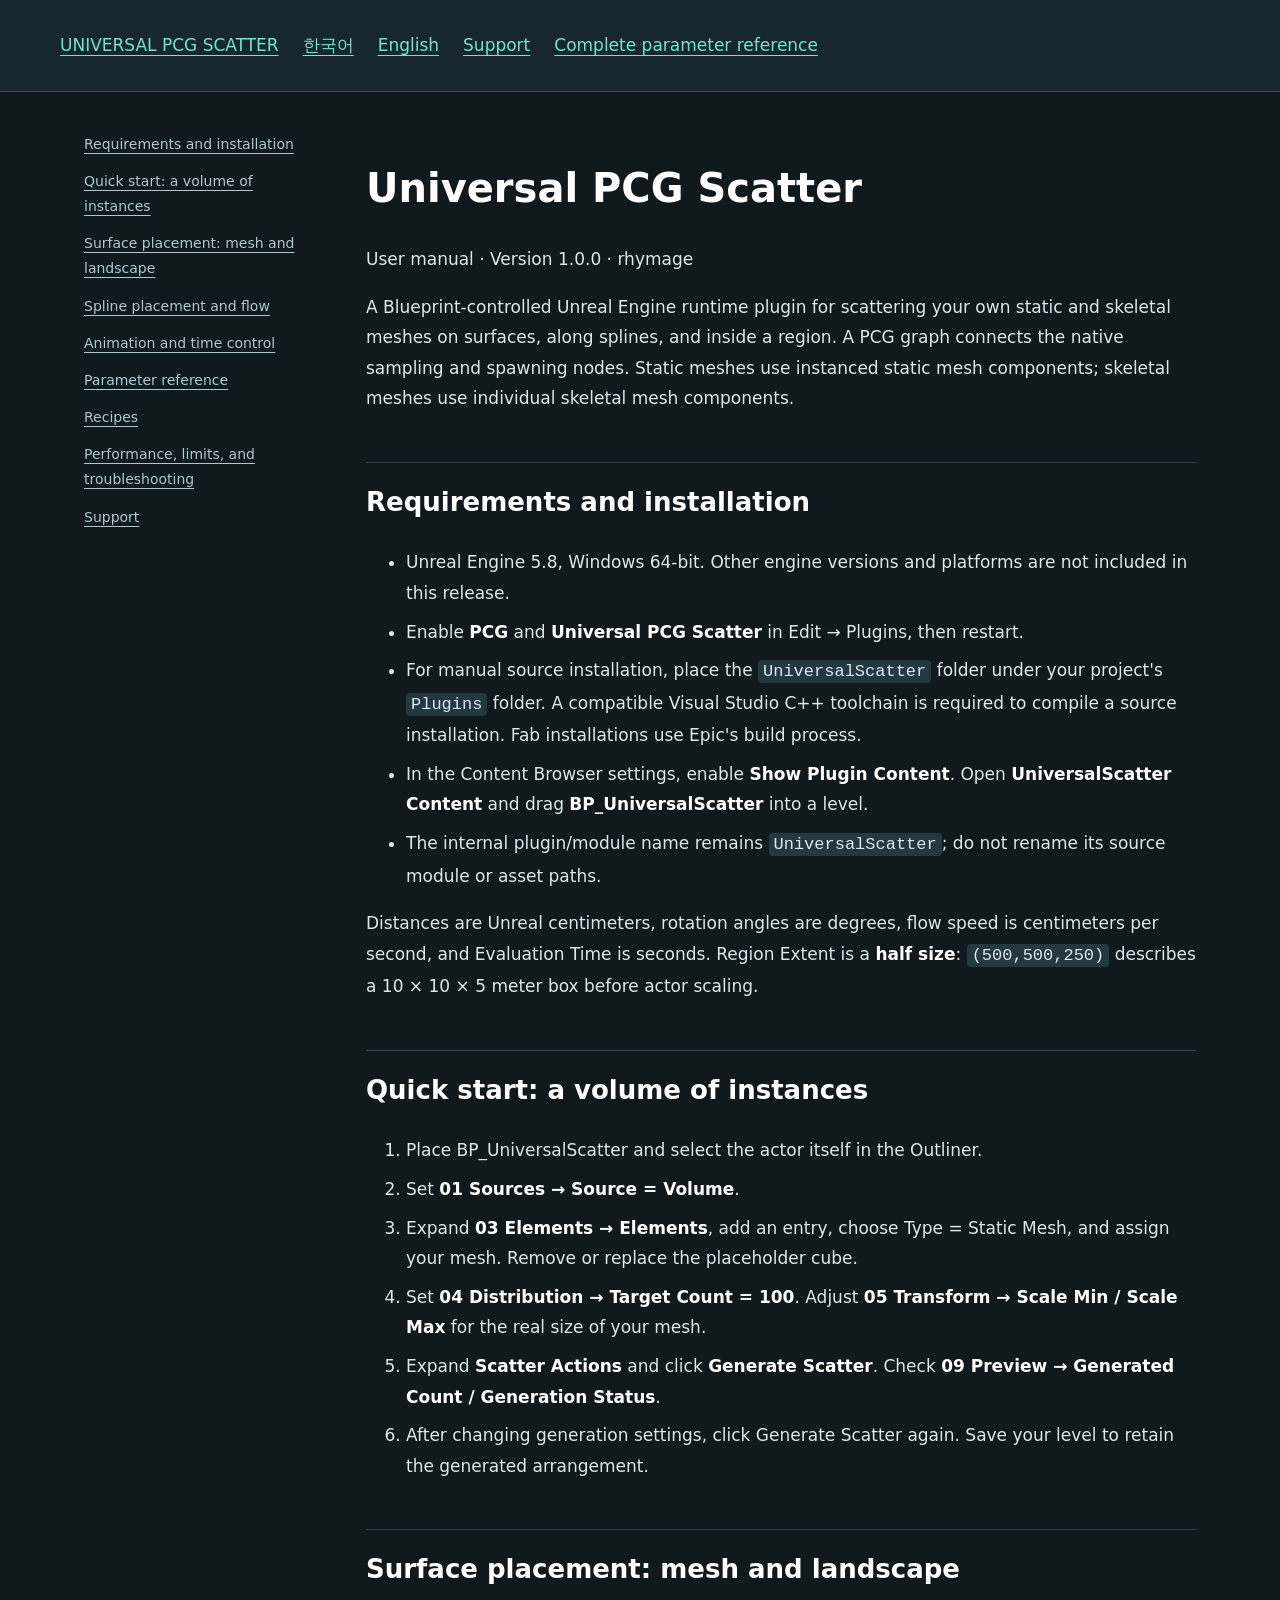
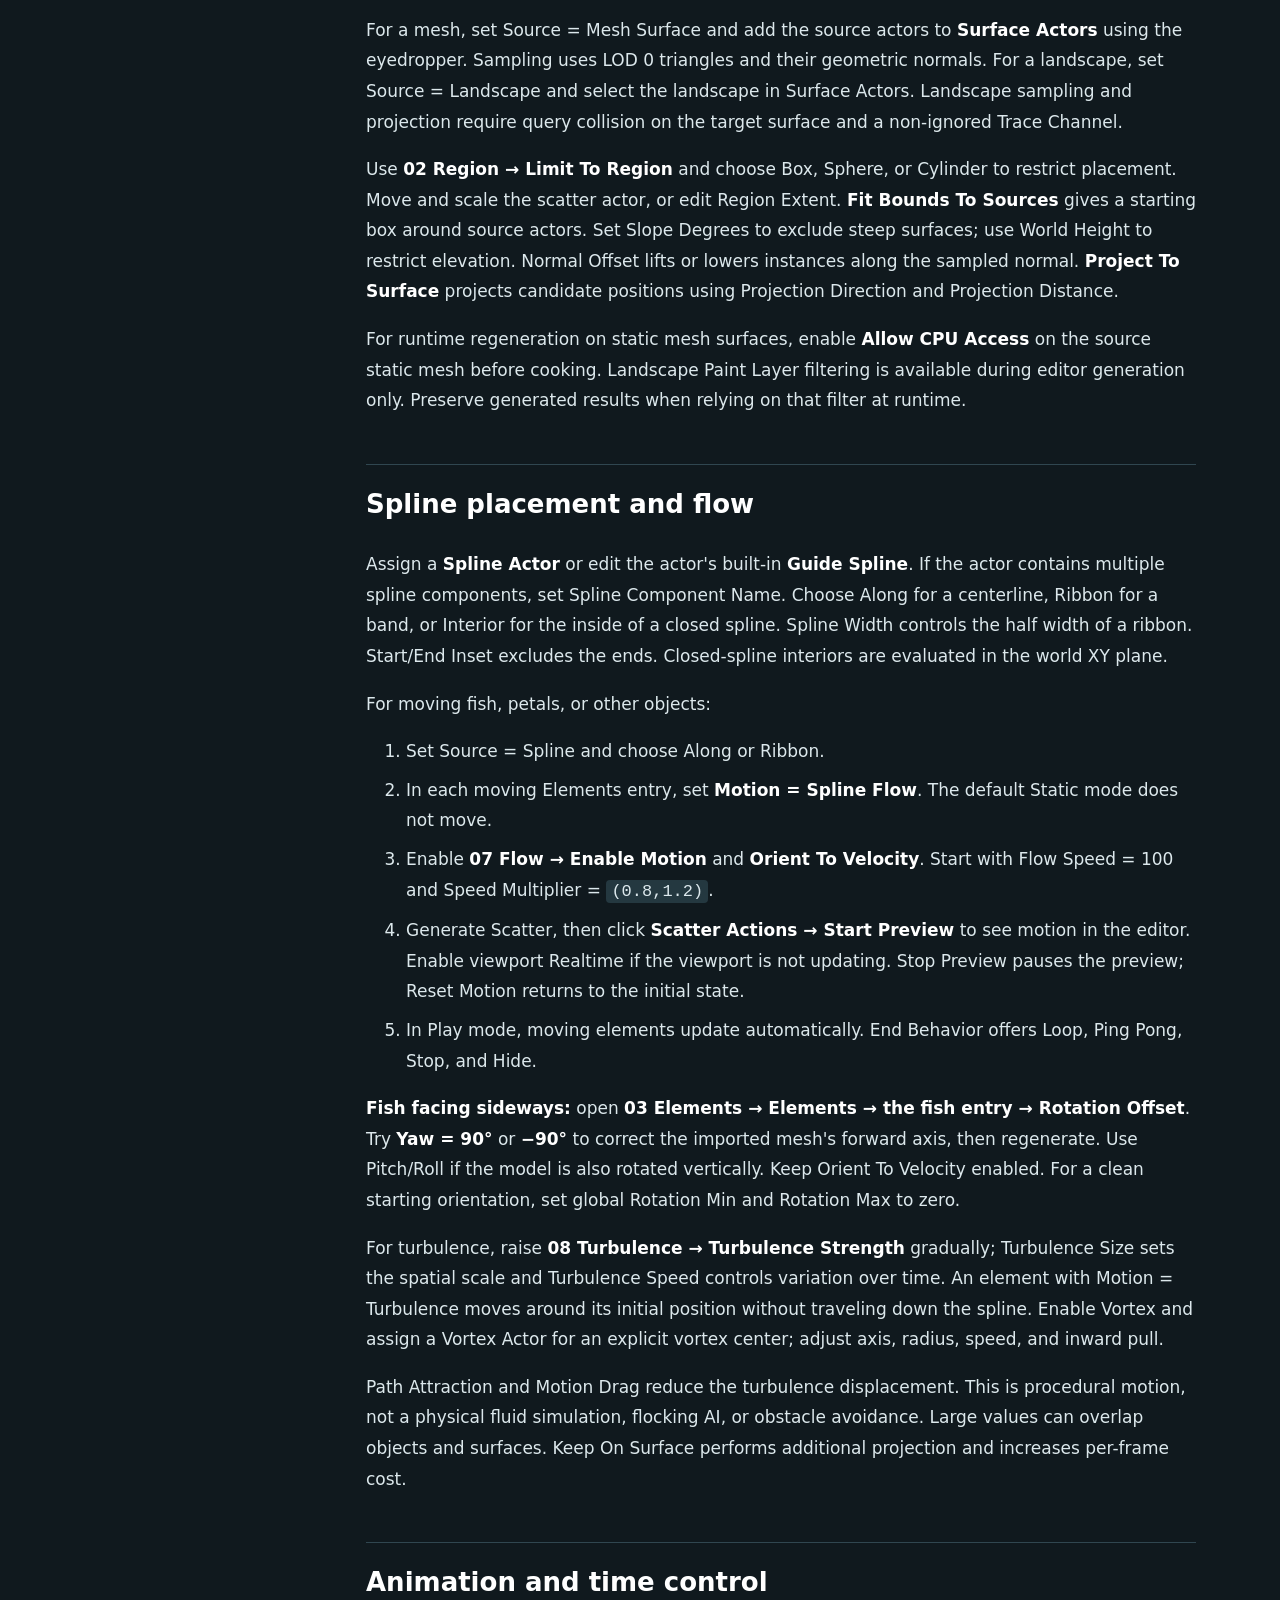
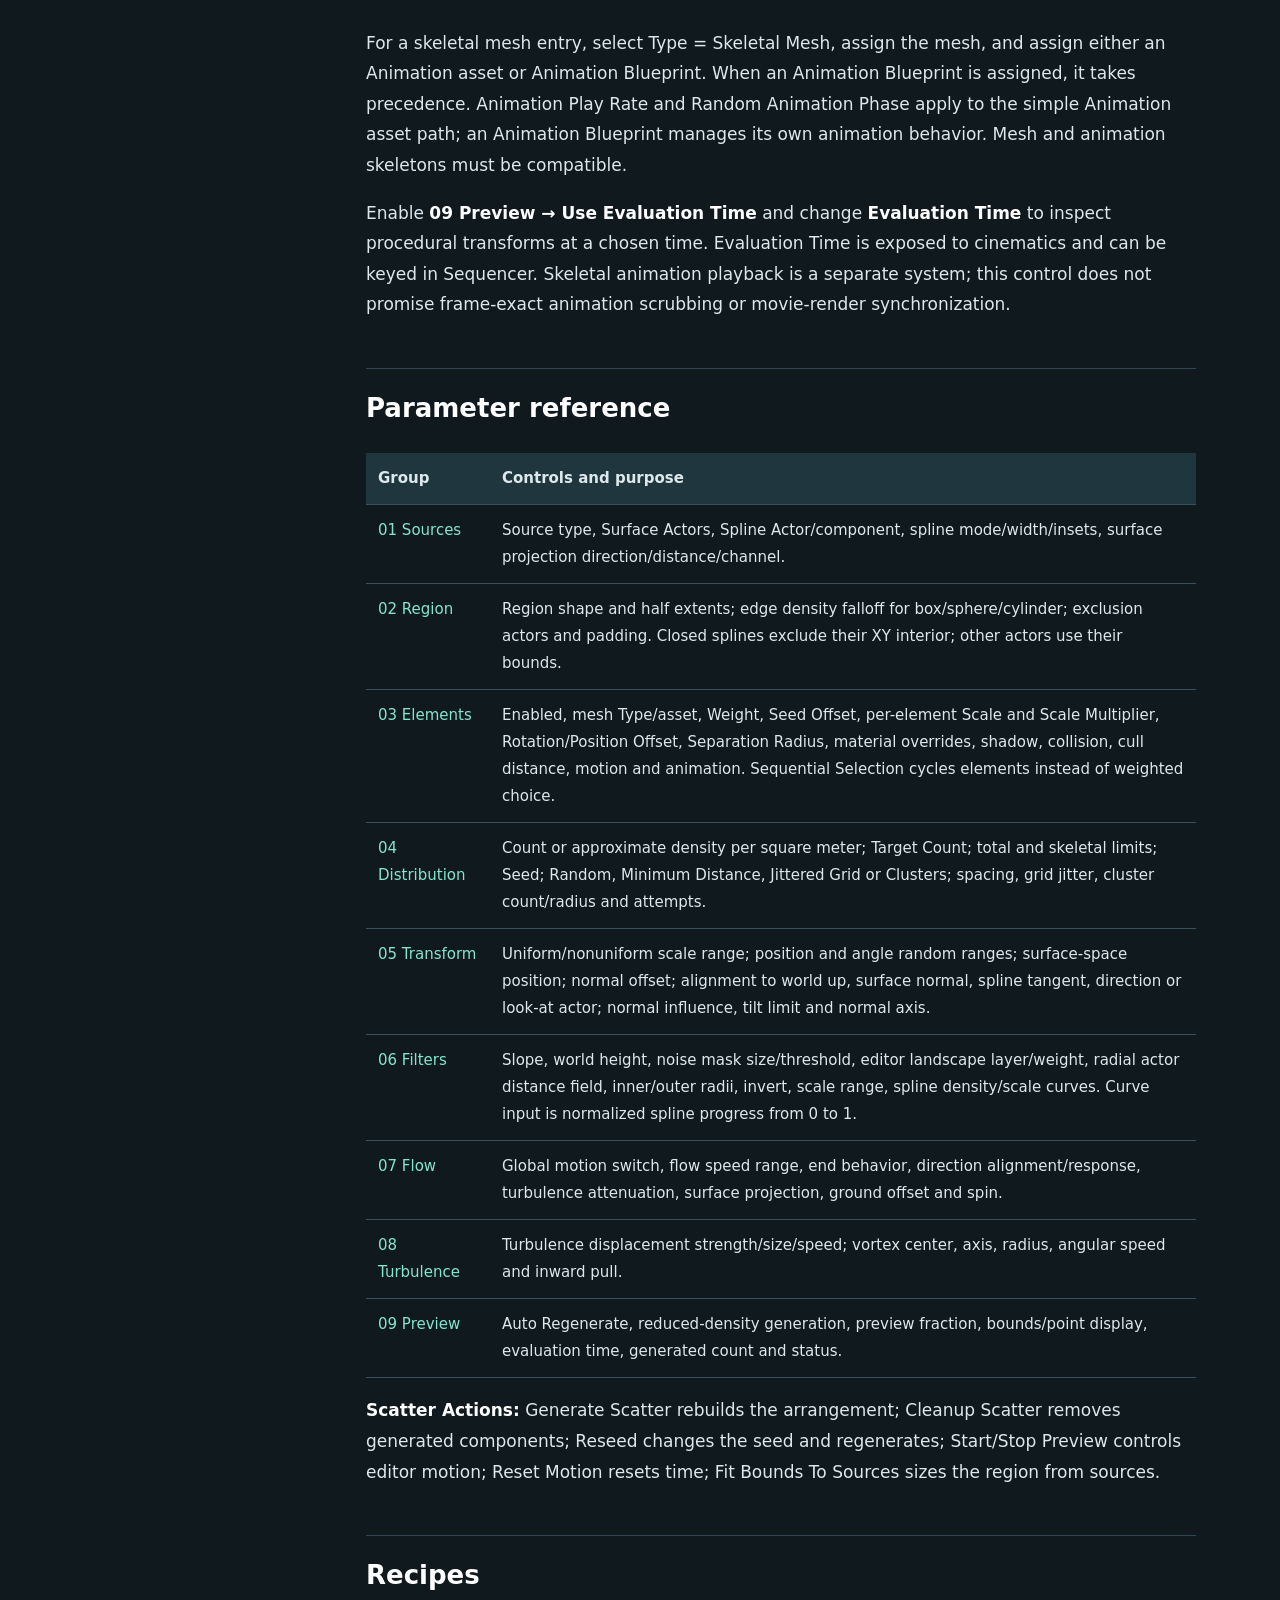
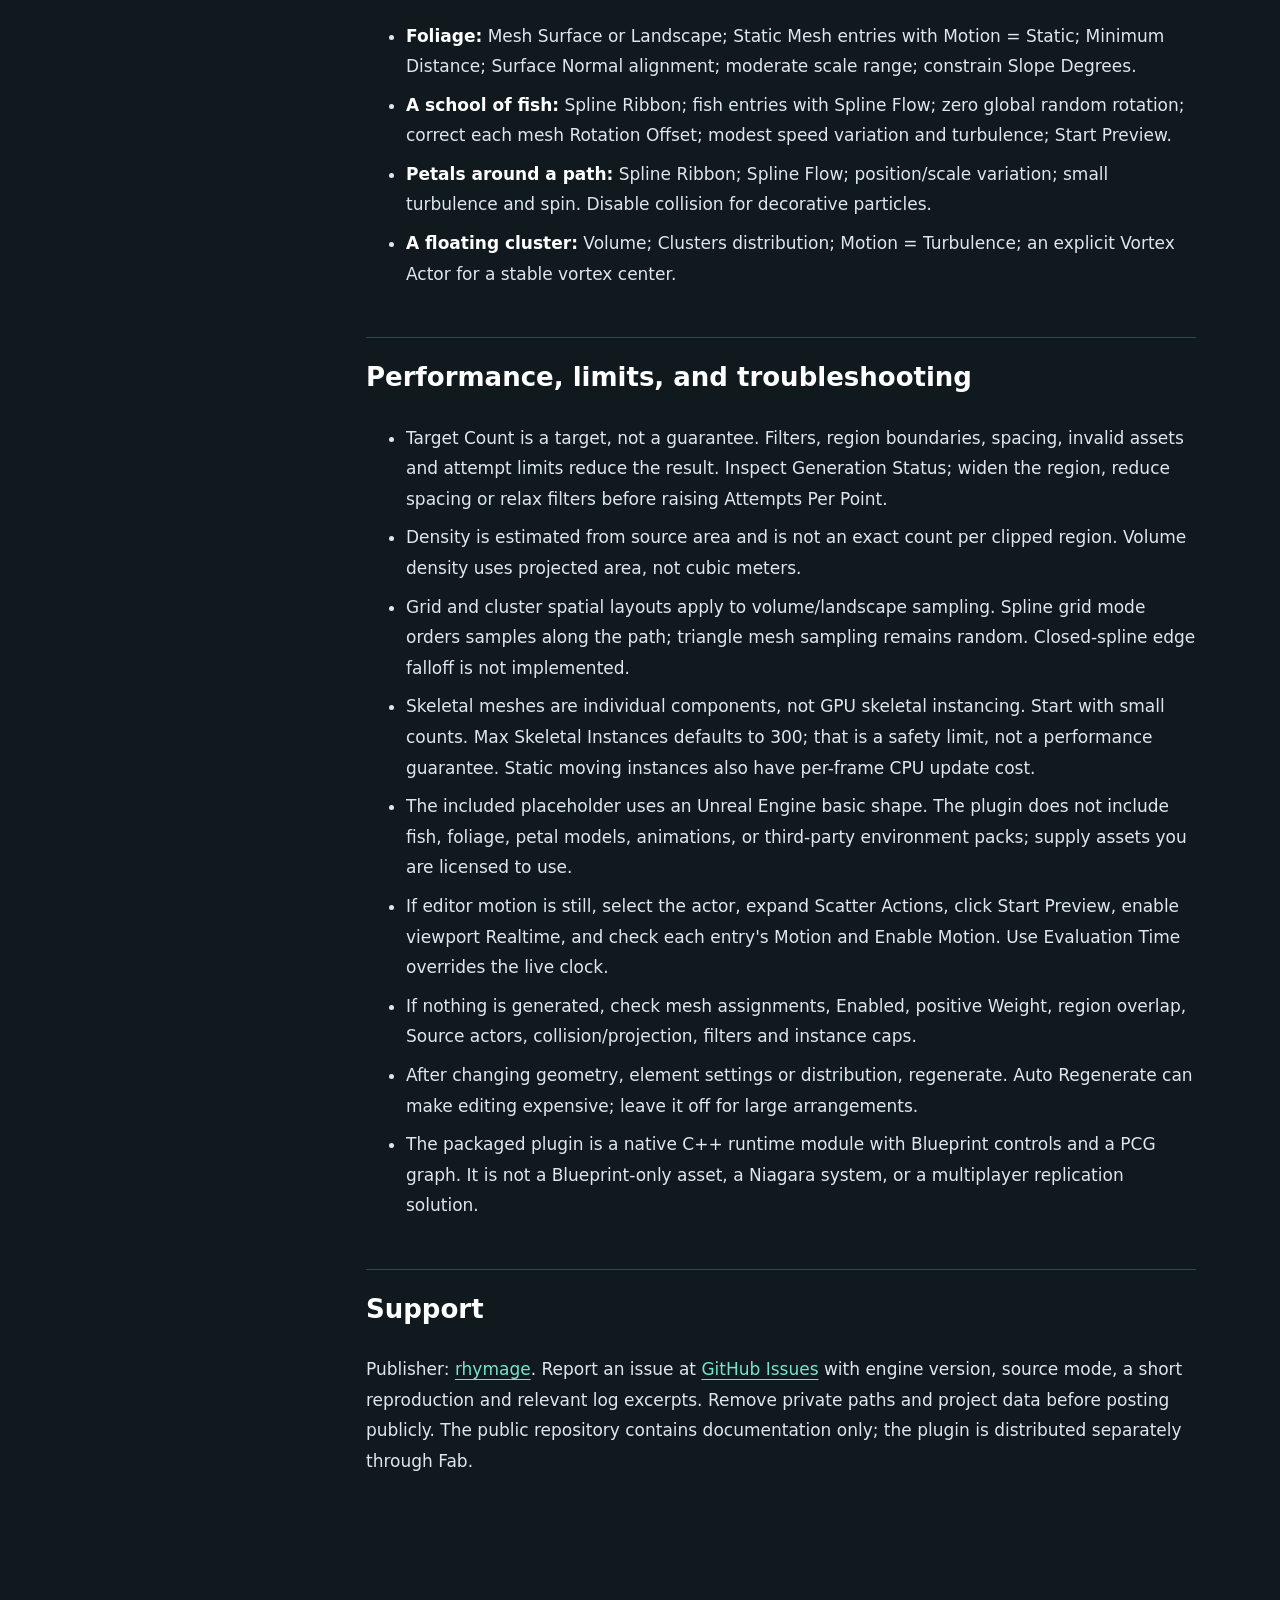
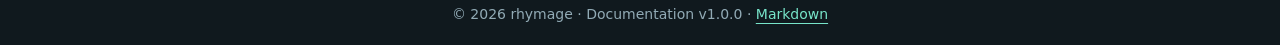
==== commit b242f481: "Add complete bilingual reference for all scatter parameters and actions" ====
--- a/en.html
+++ b/en.html
@@ -1 +1 @@
-<!doctype html><html lang="en"><meta charset="utf-8"><meta name="viewport" content="width=device-width, initial-scale=1"><meta name="description" content="Universal PCG Scatter user manual: installation, surface scatter, spline flow and editor preview."><title>Universal PCG Scatter — User manual</title><link rel="stylesheet" href="style.css"><body><header><a href="index.html">UNIVERSAL PCG SCATTER</a><a href="ko.html" lang="ko">한국어</a><a href="en.html" lang="en">English</a><a href="https://github.com/rhymage/univasal-pcg-scatter-docs/issues">Support</a></header><main><nav aria-label="Contents"><a href="#section-1">Requirements and installation</a><a href="#section-2">Quick start: a volume of instances</a><a href="#section-3">Surface placement: mesh and landscape</a><a href="#section-4">Spline placement and flow</a><a href="#section-5">Animation and time control</a><a href="#section-6">Parameter reference</a><a href="#section-7">Recipes</a><a href="#section-8">Performance, limits, and troubleshooting</a><a href="#section-9">Support</a></nav><article><h1>Universal PCG Scatter</h1><p>User manual · Version 1.0.0 · rhymage</p><p>A Blueprint-controlled Unreal Engine runtime plugin for scattering your own static and skeletal meshes on surfaces, along splines, and inside a region. A PCG graph connects the native sampling and spawning nodes. Static meshes use instanced static mesh components; skeletal meshes use individual skeletal mesh components.</p><h2 id="section-1">Requirements and installation</h2><ul><li>Unreal Engine 5.8, Windows 64-bit. Other engine versions and platforms are not included in this release.</li><li>Enable <strong>PCG</strong> and <strong>Universal PCG Scatter</strong> in Edit → Plugins, then restart.</li><li>For manual source installation, place the <code>UniversalScatter</code> folder under your project&#x27;s <code>Plugins</code> folder. A compatible Visual Studio C++ toolchain is required to compile a source installation. Fab installations use Epic&#x27;s build process.</li><li>In the Content Browser settings, enable <strong>Show Plugin Content</strong>. Open <strong>UniversalScatter Content</strong> and drag <strong>BP_UniversalScatter</strong> into a level.</li><li>The internal plugin/module name remains <code>UniversalScatter</code>; do not rename its source module or asset paths.</li></ul><p>Distances are Unreal centimeters, rotation angles are degrees, flow speed is centimeters per second, and Evaluation Time is seconds. Region Extent is a <strong>half size</strong>: <code>(500,500,250)</code> describes a 10 × 10 × 5 meter box before actor scaling.</p><h2 id="section-2">Quick start: a volume of instances</h2><ol><li>Place BP_UniversalScatter and select the actor itself in the Outliner.</li><li>Set <strong>01 Sources → Source = Volume</strong>.</li><li>Expand <strong>03 Elements → Elements</strong>, add an entry, choose Type = Static Mesh, and assign your mesh. Remove or replace the placeholder cube.</li><li>Set <strong>04 Distribution → Target Count = 100</strong>. Adjust <strong>05 Transform → Scale Min / Scale Max</strong> for the real size of your mesh.</li><li>Expand <strong>Scatter Actions</strong> and click <strong>Generate Scatter</strong>. Check <strong>09 Preview → Generated Count / Generation Status</strong>.</li><li>After changing generation settings, click Generate Scatter again. Save your level to retain the generated arrangement.</li></ol><h2 id="section-3">Surface placement: mesh and landscape</h2><p>For a mesh, set Source = Mesh Surface and add the source actors to <strong>Surface Actors</strong> using the eyedropper. Sampling uses LOD 0 triangles and their geometric normals. For a landscape, set Source = Landscape and select the landscape in Surface Actors. Landscape sampling and projection require query collision on the target surface and a non-ignored Trace Channel.</p><p>Use <strong>02 Region → Limit To Region</strong> and choose Box, Sphere, or Cylinder to restrict placement. Move and scale the scatter actor, or edit Region Extent. <strong>Fit Bounds To Sources</strong> gives a starting box around source actors. Set Slope Degrees to exclude steep surfaces; use World Height to restrict elevation. Normal Offset lifts or lowers instances along the sampled normal. <strong>Project To Surface</strong> projects candidate positions using Projection Direction and Projection Distance.</p><p>For runtime regeneration on static mesh surfaces, enable <strong>Allow CPU Access</strong> on the source static mesh before cooking. Landscape Paint Layer filtering is available during editor generation only. Preserve generated results when relying on that filter at runtime.</p><h2 id="section-4">Spline placement and flow</h2><p>Assign a <strong>Spline Actor</strong> or edit the actor&#x27;s built-in <strong>Guide Spline</strong>. If the actor contains multiple spline components, set Spline Component Name. Choose Along for a centerline, Ribbon for a band, or Interior for the inside of a closed spline. Spline Width controls the half width of a ribbon. Start/End Inset excludes the ends. Closed-spline interiors are evaluated in the world XY plane.</p><p>For moving fish, petals, or other objects:</p><ol><li>Set Source = Spline and choose Along or Ribbon.</li><li>In each moving Elements entry, set <strong>Motion = Spline Flow</strong>. The default Static mode does not move.</li><li>Enable <strong>07 Flow → Enable Motion</strong> and <strong>Orient To Velocity</strong>. Start with Flow Speed = 100 and Speed Multiplier = <code>(0.8,1.2)</code>.</li><li>Generate Scatter, then click <strong>Scatter Actions → Start Preview</strong> to see motion in the editor. Enable viewport Realtime if the viewport is not updating. Stop Preview pauses the preview; Reset Motion returns to the initial state.</li><li>In Play mode, moving elements update automatically. End Behavior offers Loop, Ping Pong, Stop, and Hide.</li></ol><p><strong>Fish facing sideways:</strong> open <strong>03 Elements → Elements → the fish entry → Rotation Offset</strong>. Try <strong>Yaw = 90°</strong> or <strong>−90°</strong> to correct the imported mesh&#x27;s forward axis, then regenerate. Use Pitch/Roll if the model is also rotated vertically. Keep Orient To Velocity enabled. For a clean starting orientation, set global Rotation Min and Rotation Max to zero.</p><p>For turbulence, raise <strong>08 Turbulence → Turbulence Strength</strong> gradually; Turbulence Size sets the spatial scale and Turbulence Speed controls variation over time. An element with Motion = Turbulence moves around its initial position without traveling down the spline. Enable Vortex and assign a Vortex Actor for an explicit vortex center; adjust axis, radius, speed, and inward pull.</p><p>Path Attraction and Motion Drag reduce the turbulence displacement. This is procedural motion, not a physical fluid simulation, flocking AI, or obstacle avoidance. Large values can overlap objects and surfaces. Keep On Surface performs additional projection and increases per-frame cost.</p><h2 id="section-5">Animation and time control</h2><p>For a skeletal mesh entry, select Type = Skeletal Mesh, assign the mesh, and assign either an Animation asset or Animation Blueprint. When an Animation Blueprint is assigned, it takes precedence. Animation Play Rate and Random Animation Phase apply to the simple Animation asset path; an Animation Blueprint manages its own animation behavior. Mesh and animation skeletons must be compatible.</p><p>Enable <strong>09 Preview → Use Evaluation Time</strong> and change <strong>Evaluation Time</strong> to inspect procedural transforms at a chosen time. Evaluation Time is exposed to cinematics and can be keyed in Sequencer. Skeletal animation playback is a separate system; this control does not promise frame-exact animation scrubbing or movie-render synchronization.</p><h2 id="section-6">Parameter reference</h2><table><thead><tr><th>Group</th><th>Controls and purpose</th></tr></thead><tbody><tr><td>01 Sources</td><td>Source type, Surface Actors, Spline Actor/component, spline mode/width/insets, surface projection direction/distance/channel.</td></tr><tr><td>02 Region</td><td>Region shape and half extents; edge density falloff for box/sphere/cylinder; exclusion actors and padding. Closed splines exclude their XY interior; other actors use their bounds.</td></tr><tr><td>03 Elements</td><td>Enabled, mesh Type/asset, Weight, Seed Offset, per-element Scale and Scale Multiplier, Rotation/Position Offset, Separation Radius, material overrides, shadow, collision, cull distance, motion and animation. Sequential Selection cycles elements instead of weighted choice.</td></tr><tr><td>04 Distribution</td><td>Count or approximate density per square meter; Target Count; total and skeletal limits; Seed; Random, Minimum Distance, Jittered Grid or Clusters; spacing, grid jitter, cluster count/radius and attempts.</td></tr><tr><td>05 Transform</td><td>Uniform/nonuniform scale range; position and angle random ranges; surface-space position; normal offset; alignment to world up, surface normal, spline tangent, direction or look-at actor; normal influence, tilt limit and normal axis.</td></tr><tr><td>06 Filters</td><td>Slope, world height, noise mask size/threshold, editor landscape layer/weight, radial actor distance field, inner/outer radii, invert, scale range, spline density/scale curves. Curve input is normalized spline progress from 0 to 1.</td></tr><tr><td>07 Flow</td><td>Global motion switch, flow speed range, end behavior, direction alignment/response, turbulence attenuation, surface projection, ground offset and spin.</td></tr><tr><td>08 Turbulence</td><td>Turbulence displacement strength/size/speed; vortex center, axis, radius, angular speed and inward pull.</td></tr><tr><td>09 Preview</td><td>Auto Regenerate, reduced-density generation, preview fraction, bounds/point display, evaluation time, generated count and status.</td></tr></tbody></table><p><strong>Scatter Actions:</strong> Generate Scatter rebuilds the arrangement; Cleanup Scatter removes generated components; Reseed changes the seed and regenerates; Start/Stop Preview controls editor motion; Reset Motion resets time; Fit Bounds To Sources sizes the region from sources.</p><h2 id="section-7">Recipes</h2><ul><li><strong>Foliage:</strong> Mesh Surface or Landscape; Static Mesh entries with Motion = Static; Minimum Distance; Surface Normal alignment; moderate scale range; constrain Slope Degrees.</li><li><strong>A school of fish:</strong> Spline Ribbon; fish entries with Spline Flow; zero global random rotation; correct each mesh Rotation Offset; modest speed variation and turbulence; Start Preview.</li><li><strong>Petals around a path:</strong> Spline Ribbon; Spline Flow; position/scale variation; small turbulence and spin. Disable collision for decorative particles.</li><li><strong>A floating cluster:</strong> Volume; Clusters distribution; Motion = Turbulence; an explicit Vortex Actor for a stable vortex center.</li></ul><h2 id="section-8">Performance, limits, and troubleshooting</h2><ul><li>Target Count is a target, not a guarantee. Filters, region boundaries, spacing, invalid assets and attempt limits reduce the result. Inspect Generation Status; widen the region, reduce spacing or relax filters before raising Attempts Per Point.</li><li>Density is estimated from source area and is not an exact count per clipped region. Volume density uses projected area, not cubic meters.</li><li>Grid and cluster spatial layouts apply to volume/landscape sampling. Spline grid mode orders samples along the path; triangle mesh sampling remains random. Closed-spline edge falloff is not implemented.</li><li>Skeletal meshes are individual components, not GPU skeletal instancing. Start with small counts. Max Skeletal Instances defaults to 300; that is a safety limit, not a performance guarantee. Static moving instances also have per-frame CPU update cost.</li><li>The included placeholder uses an Unreal Engine basic shape. The plugin does not include fish, foliage, petal models, animations, or third-party environment packs; supply assets you are licensed to use.</li><li>If editor motion is still, select the actor, expand Scatter Actions, click Start Preview, enable viewport Realtime, and check each entry&#x27;s Motion and Enable Motion. Use Evaluation Time overrides the live clock.</li><li>If nothing is generated, check mesh assignments, Enabled, positive Weight, region overlap, Source actors, collision/projection, filters and instance caps.</li><li>After changing geometry, element settings or distribution, regenerate. Auto Regenerate can make editing expensive; leave it off for large arrangements.</li><li>The packaged plugin is a native C++ runtime module with Blueprint controls and a PCG graph. It is not a Blueprint-only asset, a Niagara system, or a multiplayer replication solution.</li></ul><h2 id="section-9">Support</h2><p>Publisher: <a href="https://www.rhymage.com/">rhymage</a>. Report an issue at <a href="https://github.com/rhymage/univasal-pcg-scatter-docs/issues">GitHub Issues</a> with engine version, source mode, a short reproduction and relevant log excerpts. Remove private paths and project data before posting publicly. The public repository contains documentation only; the plugin is distributed separately through Fab.</p></article></main><footer>© 2026 rhymage · Documentation v1.0.0 · <a href="manual-en.md">Markdown</a></footer></body></html>+<!doctype html><html lang="en"><meta charset="utf-8"><meta name="viewport" content="width=device-width, initial-scale=1"><meta name="description" content="Universal PCG Scatter user manual: installation, surface scatter, spline flow and editor preview."><title>Universal PCG Scatter — User manual</title><link rel="stylesheet" href="style.css"><body><header><a href="index.html">UNIVERSAL PCG SCATTER</a><a href="ko.html" lang="ko">한국어</a><a href="en.html" lang="en">English</a><a href="https://github.com/rhymage/universal-pcg-scatter-docs/issues">Support</a><a href="parameters-en.html">Complete parameter reference</a></header><main><nav aria-label="Contents"><a href="#section-1">Requirements and installation</a><a href="#section-2">Quick start: a volume of instances</a><a href="#section-3">Surface placement: mesh and landscape</a><a href="#section-4">Spline placement and flow</a><a href="#section-5">Animation and time control</a><a href="#section-6">Parameter reference</a><a href="#section-7">Recipes</a><a href="#section-8">Performance, limits, and troubleshooting</a><a href="#section-9">Support</a></nav><article><h1>Universal PCG Scatter</h1><p>User manual · Version 1.0.0 · rhymage</p><p>A Blueprint-controlled Unreal Engine runtime plugin for scattering your own static and skeletal meshes on surfaces, along splines, and inside a region. A PCG graph connects the native sampling and spawning nodes. Static meshes use instanced static mesh components; skeletal meshes use individual skeletal mesh components.</p><h2 id="section-1">Requirements and installation</h2><ul><li>Unreal Engine 5.8, Windows 64-bit. Other engine versions and platforms are not included in this release.</li><li>Enable <strong>PCG</strong> and <strong>Universal PCG Scatter</strong> in Edit → Plugins, then restart.</li><li>For manual source installation, place the <code>UniversalScatter</code> folder under your project&#x27;s <code>Plugins</code> folder. A compatible Visual Studio C++ toolchain is required to compile a source installation. Fab installations use Epic&#x27;s build process.</li><li>In the Content Browser settings, enable <strong>Show Plugin Content</strong>. Open <strong>UniversalScatter Content</strong> and drag <strong>BP_UniversalScatter</strong> into a level.</li><li>The internal plugin/module name remains <code>UniversalScatter</code>; do not rename its source module or asset paths.</li></ul><p>Distances are Unreal centimeters, rotation angles are degrees, flow speed is centimeters per second, and Evaluation Time is seconds. Region Extent is a <strong>half size</strong>: <code>(500,500,250)</code> describes a 10 × 10 × 5 meter box before actor scaling.</p><h2 id="section-2">Quick start: a volume of instances</h2><ol><li>Place BP_UniversalScatter and select the actor itself in the Outliner.</li><li>Set <strong>01 Sources → Source = Volume</strong>.</li><li>Expand <strong>03 Elements → Elements</strong>, add an entry, choose Type = Static Mesh, and assign your mesh. Remove or replace the placeholder cube.</li><li>Set <strong>04 Distribution → Target Count = 100</strong>. Adjust <strong>05 Transform → Scale Min / Scale Max</strong> for the real size of your mesh.</li><li>Expand <strong>Scatter Actions</strong> and click <strong>Generate Scatter</strong>. Check <strong>09 Preview → Generated Count / Generation Status</strong>.</li><li>After changing generation settings, click Generate Scatter again. Save your level to retain the generated arrangement.</li></ol><h2 id="section-3">Surface placement: mesh and landscape</h2><p>For a mesh, set Source = Mesh Surface and add the source actors to <strong>Surface Actors</strong> using the eyedropper. Sampling uses LOD 0 triangles and their geometric normals. For a landscape, set Source = Landscape and select the landscape in Surface Actors. Landscape sampling and projection require query collision on the target surface and a non-ignored Trace Channel.</p><p>Use <strong>02 Region → Limit To Region</strong> and choose Box, Sphere, or Cylinder to restrict placement. Move and scale the scatter actor, or edit Region Extent. <strong>Fit Bounds To Sources</strong> gives a starting box around source actors. Set Slope Degrees to exclude steep surfaces; use World Height to restrict elevation. Normal Offset lifts or lowers instances along the sampled normal. <strong>Project To Surface</strong> projects candidate positions using Projection Direction and Projection Distance.</p><p>For runtime regeneration on static mesh surfaces, enable <strong>Allow CPU Access</strong> on the source static mesh before cooking. Landscape Paint Layer filtering is available during editor generation only. Preserve generated results when relying on that filter at runtime.</p><h2 id="section-4">Spline placement and flow</h2><p>Assign a <strong>Spline Actor</strong> or edit the actor&#x27;s built-in <strong>Guide Spline</strong>. If the actor contains multiple spline components, set Spline Component Name. Choose Along for a centerline, Ribbon for a band, or Interior for the inside of a closed spline. Spline Width controls the half width of a ribbon. Start/End Inset excludes the ends. Closed-spline interiors are evaluated in the world XY plane.</p><p>For moving fish, petals, or other objects:</p><ol><li>Set Source = Spline and choose Along or Ribbon.</li><li>In each moving Elements entry, set <strong>Motion = Spline Flow</strong>. The default Static mode does not move.</li><li>Enable <strong>07 Flow → Enable Motion</strong> and <strong>Orient To Velocity</strong>. Start with Flow Speed = 100 and Speed Multiplier = <code>(0.8,1.2)</code>.</li><li>Generate Scatter, then click <strong>Scatter Actions → Start Preview</strong> to see motion in the editor. Enable viewport Realtime if the viewport is not updating. Stop Preview pauses the preview; Reset Motion returns to the initial state.</li><li>In Play mode, moving elements update automatically. End Behavior offers Loop, Ping Pong, Stop, and Hide.</li></ol><p><strong>Fish facing sideways:</strong> open <strong>03 Elements → Elements → the fish entry → Rotation Offset</strong>. Try <strong>Yaw = 90°</strong> or <strong>−90°</strong> to correct the imported mesh&#x27;s forward axis, then regenerate. Use Pitch/Roll if the model is also rotated vertically. Keep Orient To Velocity enabled. For a clean starting orientation, set global Rotation Min and Rotation Max to zero.</p><p>For turbulence, raise <strong>08 Turbulence → Turbulence Strength</strong> gradually; Turbulence Size sets the spatial scale and Turbulence Speed controls variation over time. An element with Motion = Turbulence moves around its initial position without traveling down the spline. Enable Vortex and assign a Vortex Actor for an explicit vortex center; adjust axis, radius, speed, and inward pull.</p><p>Path Attraction and Motion Drag reduce the turbulence displacement. This is procedural motion, not a physical fluid simulation, flocking AI, or obstacle avoidance. Large values can overlap objects and surfaces. Keep On Surface performs additional projection and increases per-frame cost.</p><h2 id="section-5">Animation and time control</h2><p>For a skeletal mesh entry, select Type = Skeletal Mesh, assign the mesh, and assign either an Animation asset or Animation Blueprint. When an Animation Blueprint is assigned, it takes precedence. Animation Play Rate and Random Animation Phase apply to the simple Animation asset path; an Animation Blueprint manages its own animation behavior. Mesh and animation skeletons must be compatible.</p><p>Enable <strong>09 Preview → Use Evaluation Time</strong> and change <strong>Evaluation Time</strong> to inspect procedural transforms at a chosen time. Evaluation Time is exposed to cinematics and can be keyed in Sequencer. Skeletal animation playback is a separate system; this control does not promise frame-exact animation scrubbing or movie-render synchronization.</p><h2 id="section-6">Parameter reference</h2><table><thead><tr><th>Group</th><th>Controls and purpose</th></tr></thead><tbody><tr><td>01 Sources</td><td>Source type, Surface Actors, Spline Actor/component, spline mode/width/insets, surface projection direction/distance/channel.</td></tr><tr><td>02 Region</td><td>Region shape and half extents; edge density falloff for box/sphere/cylinder; exclusion actors and padding. Closed splines exclude their XY interior; other actors use their bounds.</td></tr><tr><td>03 Elements</td><td>Enabled, mesh Type/asset, Weight, Seed Offset, per-element Scale and Scale Multiplier, Rotation/Position Offset, Separation Radius, material overrides, shadow, collision, cull distance, motion and animation. Sequential Selection cycles elements instead of weighted choice.</td></tr><tr><td>04 Distribution</td><td>Count or approximate density per square meter; Target Count; total and skeletal limits; Seed; Random, Minimum Distance, Jittered Grid or Clusters; spacing, grid jitter, cluster count/radius and attempts.</td></tr><tr><td>05 Transform</td><td>Uniform/nonuniform scale range; position and angle random ranges; surface-space position; normal offset; alignment to world up, surface normal, spline tangent, direction or look-at actor; normal influence, tilt limit and normal axis.</td></tr><tr><td>06 Filters</td><td>Slope, world height, noise mask size/threshold, editor landscape layer/weight, radial actor distance field, inner/outer radii, invert, scale range, spline density/scale curves. Curve input is normalized spline progress from 0 to 1.</td></tr><tr><td>07 Flow</td><td>Global motion switch, flow speed range, end behavior, direction alignment/response, turbulence attenuation, surface projection, ground offset and spin.</td></tr><tr><td>08 Turbulence</td><td>Turbulence displacement strength/size/speed; vortex center, axis, radius, angular speed and inward pull.</td></tr><tr><td>09 Preview</td><td>Auto Regenerate, reduced-density generation, preview fraction, bounds/point display, evaluation time, generated count and status.</td></tr></tbody></table><p><strong>Scatter Actions:</strong> Generate Scatter rebuilds the arrangement; Cleanup Scatter removes generated components; Reseed changes the seed and regenerates; Start/Stop Preview controls editor motion; Reset Motion resets time; Fit Bounds To Sources sizes the region from sources.</p><h2 id="section-7">Recipes</h2><ul><li><strong>Foliage:</strong> Mesh Surface or Landscape; Static Mesh entries with Motion = Static; Minimum Distance; Surface Normal alignment; moderate scale range; constrain Slope Degrees.</li><li><strong>A school of fish:</strong> Spline Ribbon; fish entries with Spline Flow; zero global random rotation; correct each mesh Rotation Offset; modest speed variation and turbulence; Start Preview.</li><li><strong>Petals around a path:</strong> Spline Ribbon; Spline Flow; position/scale variation; small turbulence and spin. Disable collision for decorative particles.</li><li><strong>A floating cluster:</strong> Volume; Clusters distribution; Motion = Turbulence; an explicit Vortex Actor for a stable vortex center.</li></ul><h2 id="section-8">Performance, limits, and troubleshooting</h2><ul><li>Target Count is a target, not a guarantee. Filters, region boundaries, spacing, invalid assets and attempt limits reduce the result. Inspect Generation Status; widen the region, reduce spacing or relax filters before raising Attempts Per Point.</li><li>Density is estimated from source area and is not an exact count per clipped region. Volume density uses projected area, not cubic meters.</li><li>Grid and cluster spatial layouts apply to volume/landscape sampling. Spline grid mode orders samples along the path; triangle mesh sampling remains random. Closed-spline edge falloff is not implemented.</li><li>Skeletal meshes are individual components, not GPU skeletal instancing. Start with small counts. Max Skeletal Instances defaults to 300; that is a safety limit, not a performance guarantee. Static moving instances also have per-frame CPU update cost.</li><li>The included placeholder uses an Unreal Engine basic shape. The plugin does not include fish, foliage, petal models, animations, or third-party environment packs; supply assets you are licensed to use.</li><li>If editor motion is still, select the actor, expand Scatter Actions, click Start Preview, enable viewport Realtime, and check each entry&#x27;s Motion and Enable Motion. Use Evaluation Time overrides the live clock.</li><li>If nothing is generated, check mesh assignments, Enabled, positive Weight, region overlap, Source actors, collision/projection, filters and instance caps.</li><li>After changing geometry, element settings or distribution, regenerate. Auto Regenerate can make editing expensive; leave it off for large arrangements.</li><li>The packaged plugin is a native C++ runtime module with Blueprint controls and a PCG graph. It is not a Blueprint-only asset, a Niagara system, or a multiplayer replication solution.</li></ul><h2 id="section-9">Support</h2><p>Publisher: <a href="https://www.rhymage.com/">rhymage</a>. Report an issue at <a href="https://github.com/rhymage/universal-pcg-scatter-docs/issues">GitHub Issues</a> with engine version, source mode, a short reproduction and relevant log excerpts. Remove private paths and project data before posting publicly. The public repository contains documentation only; the plugin is distributed separately through Fab.</p></article></main><footer>© 2026 rhymage · Documentation v1.0.0 · <a href="manual-en.md">Markdown</a></footer></body></html>
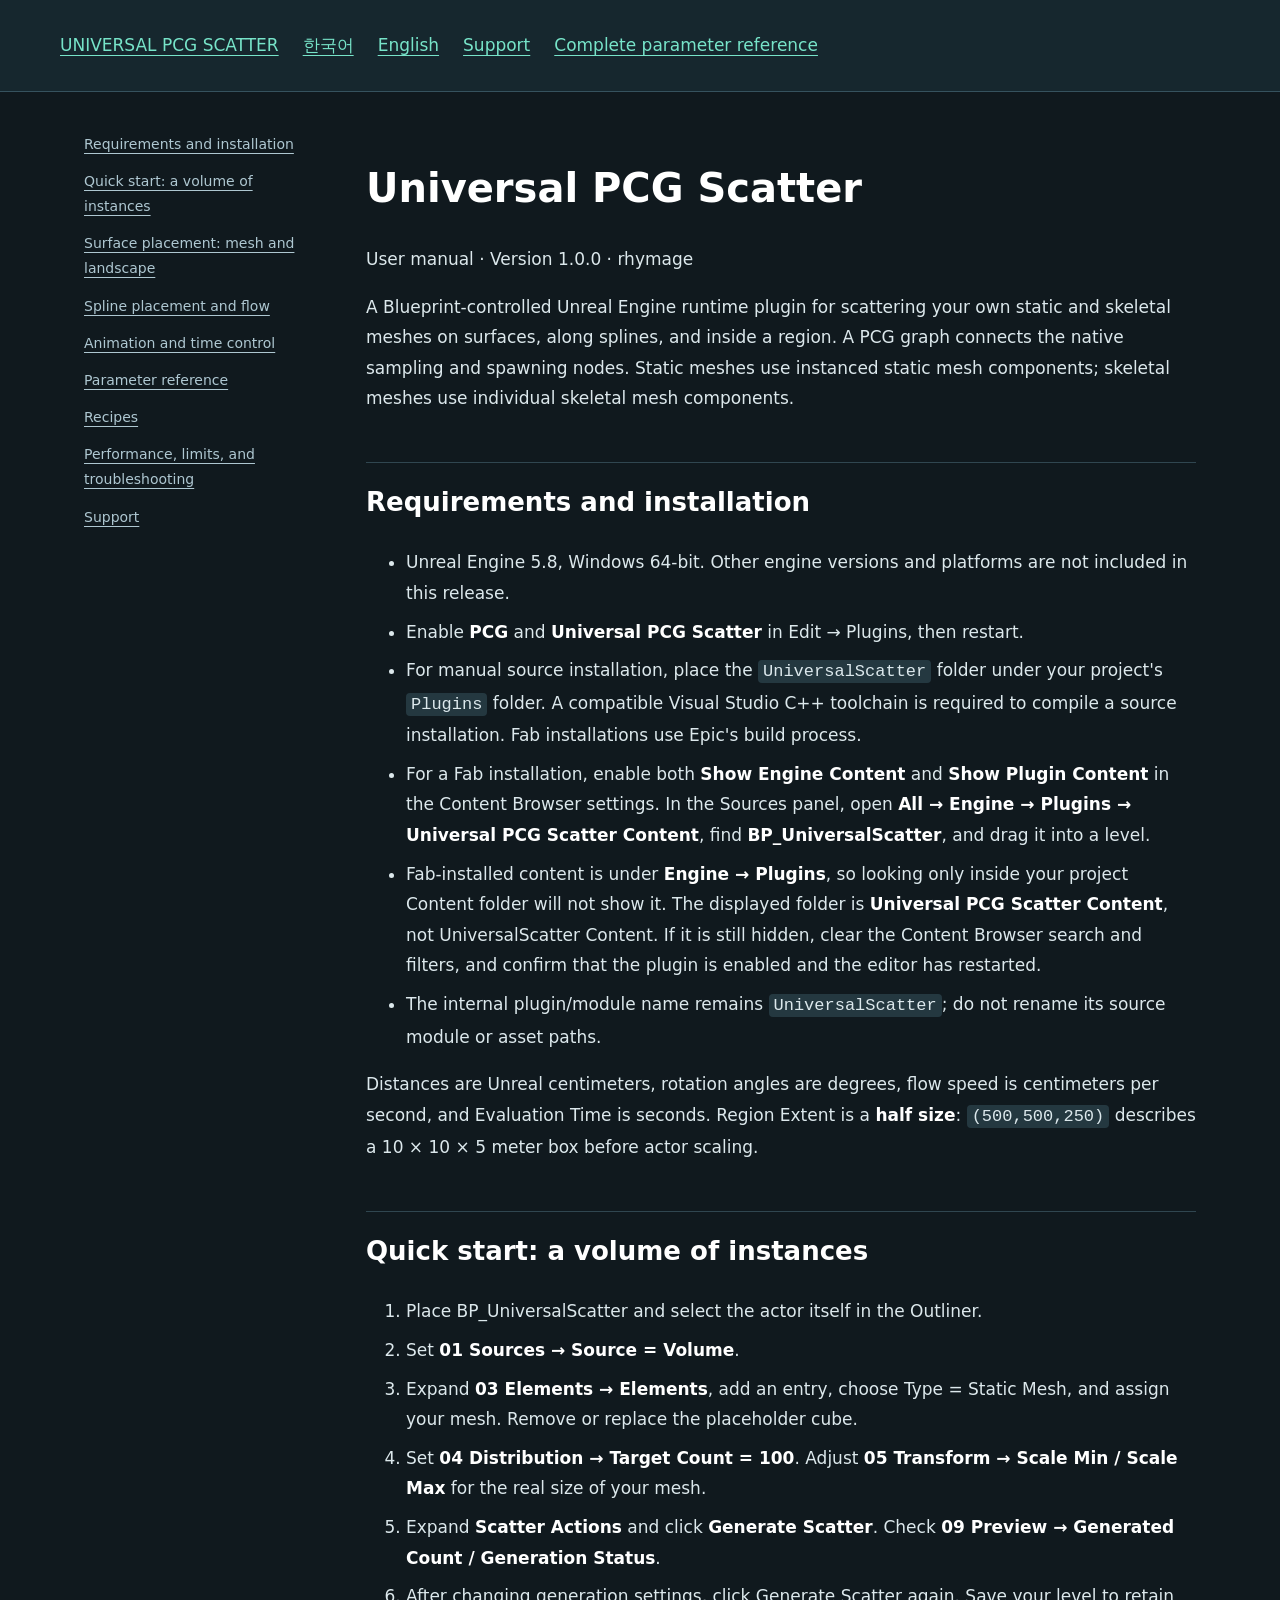
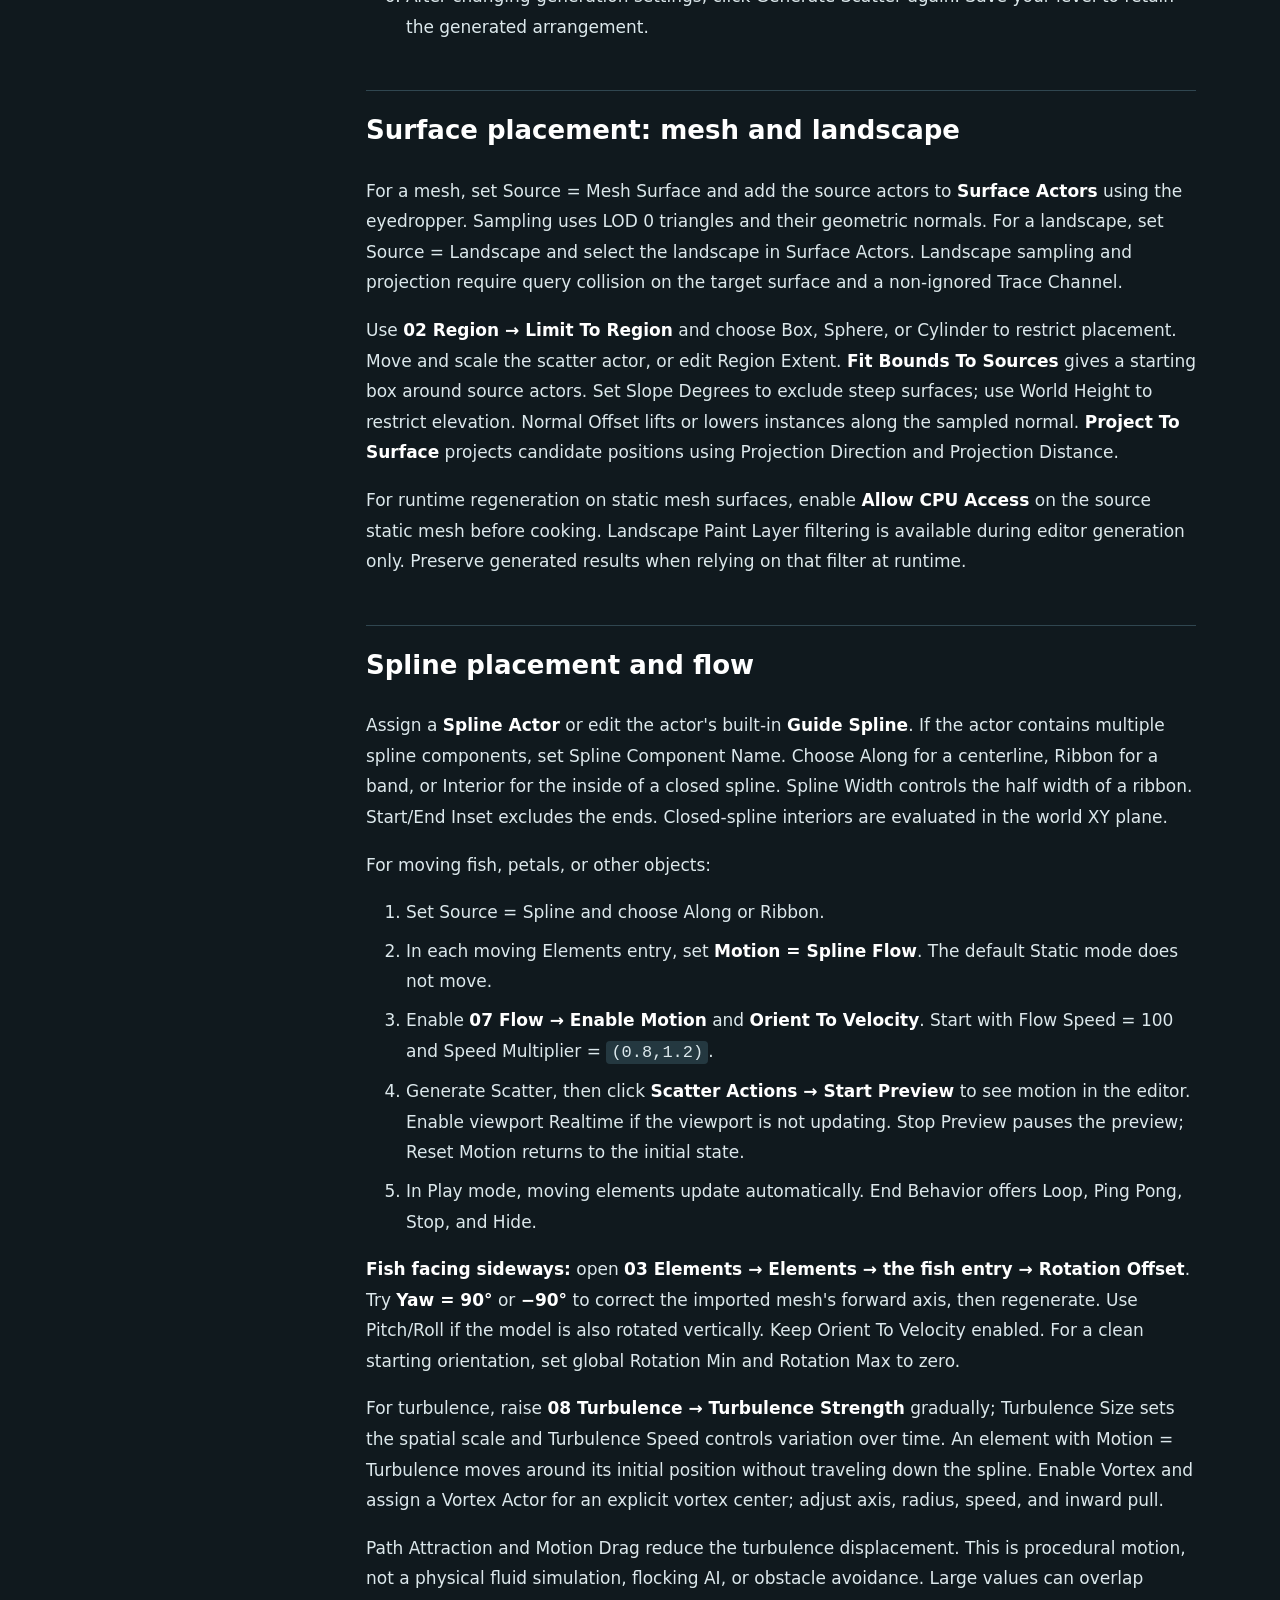
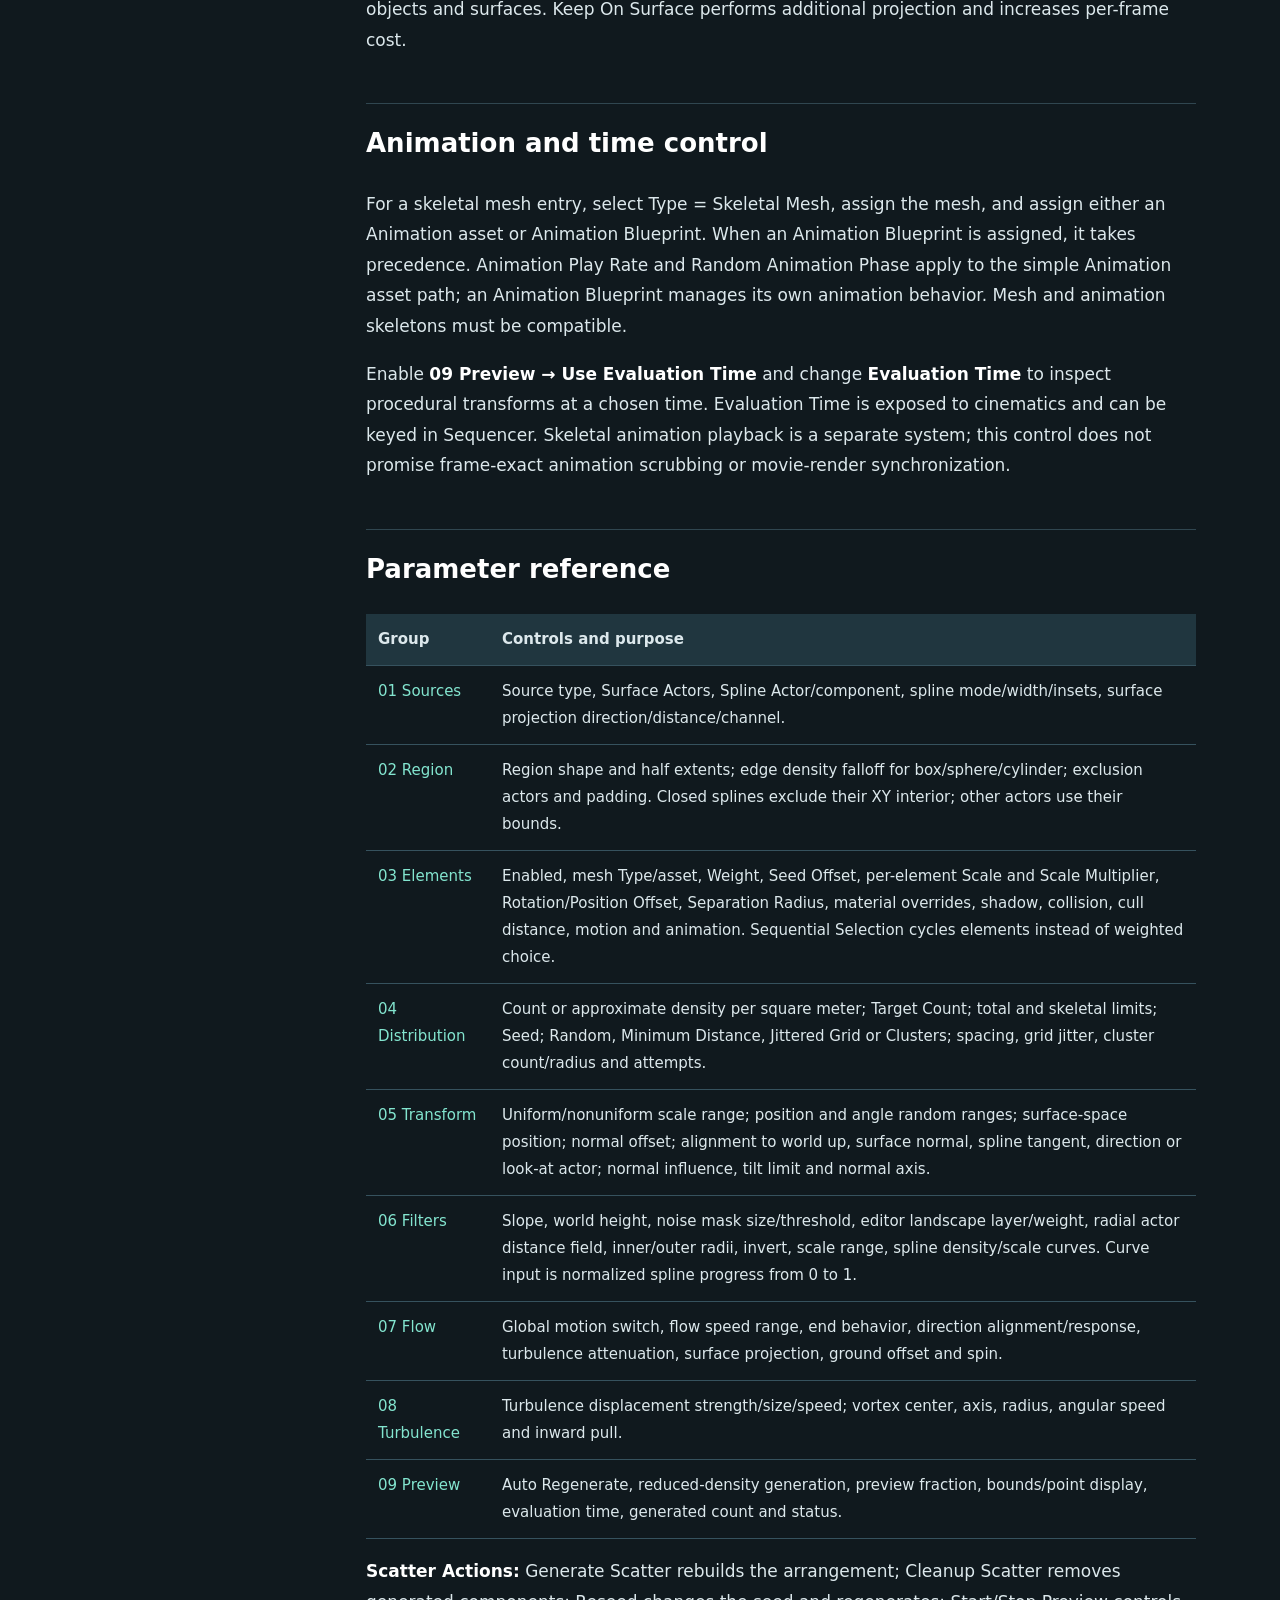
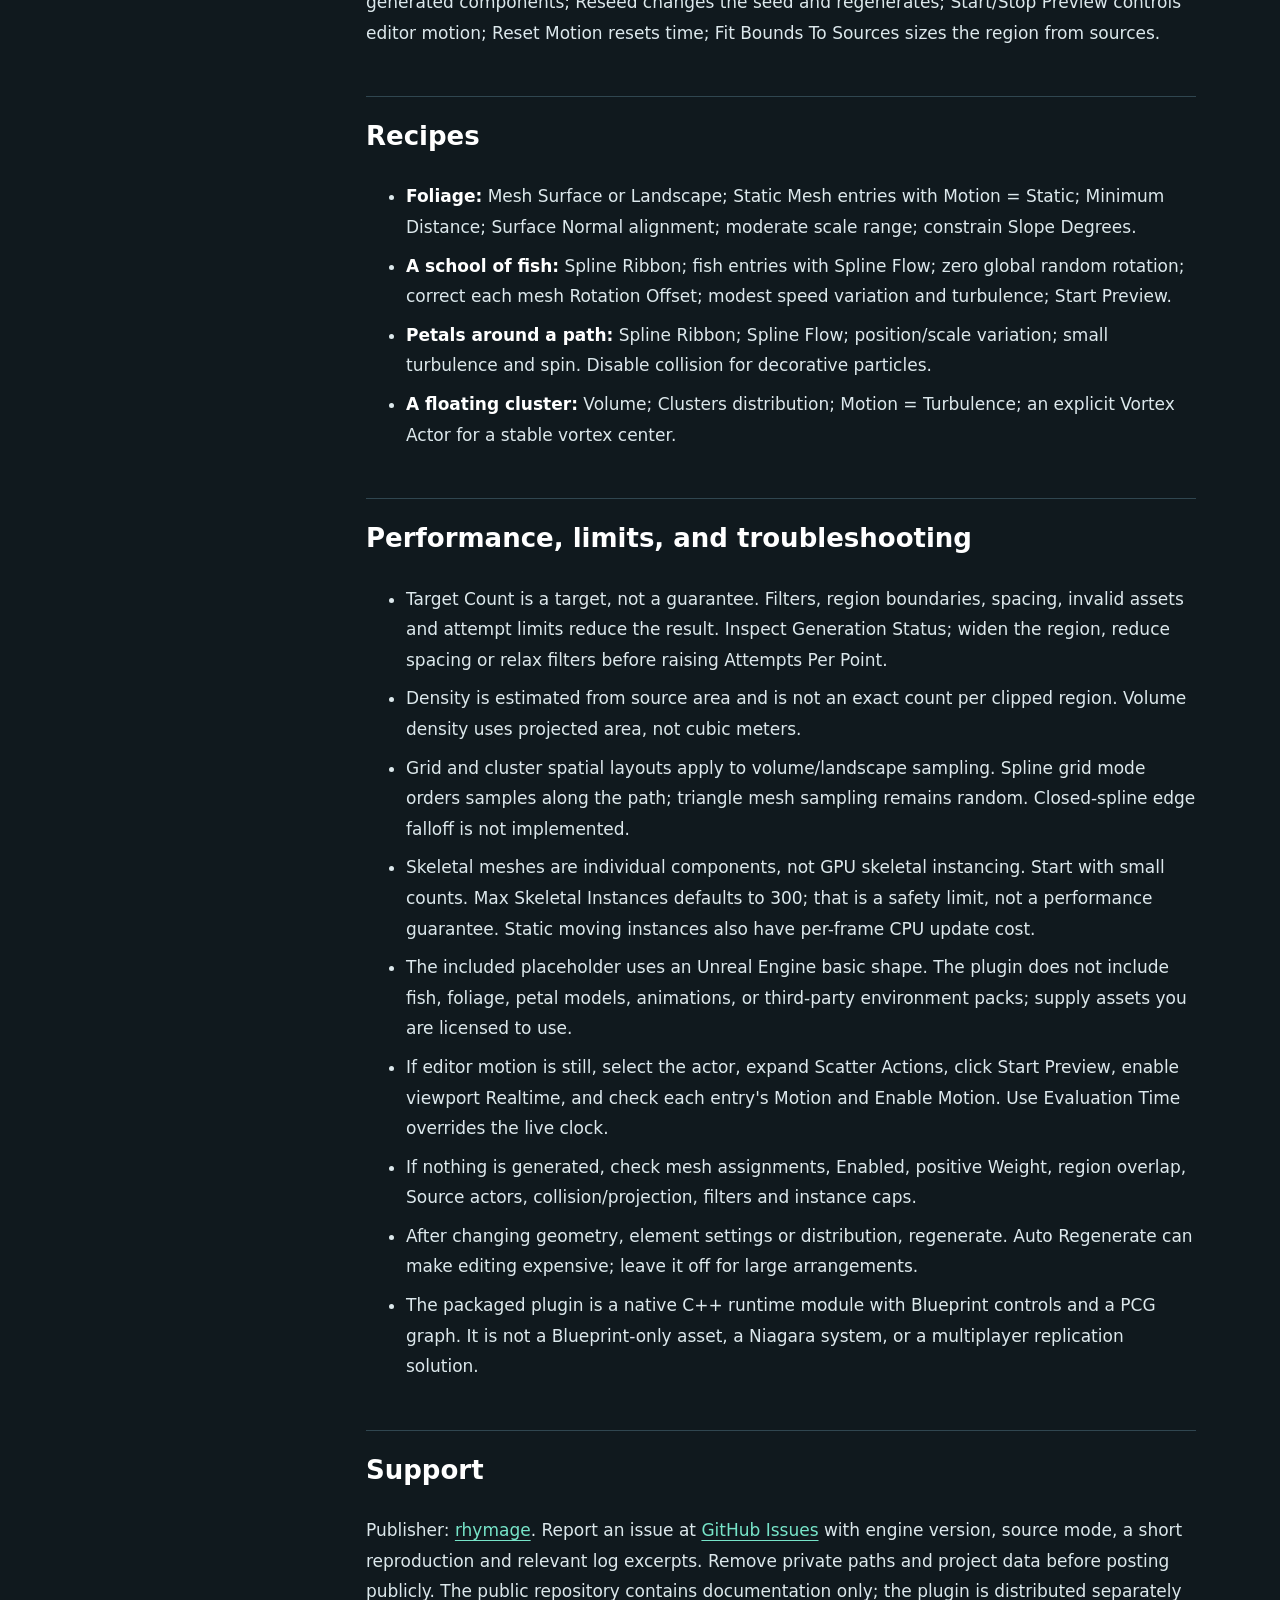
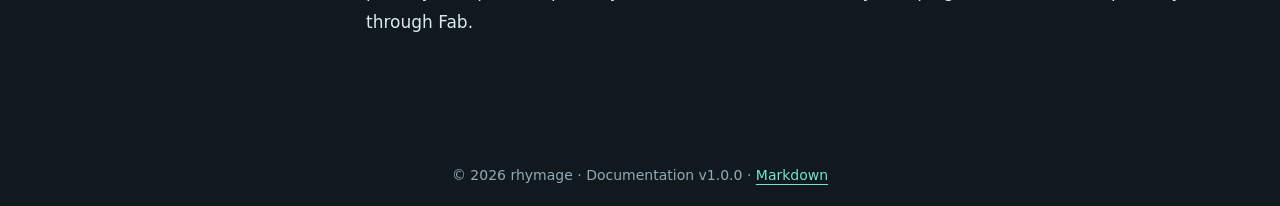
==== commit 1c4dbb14: "Clarify Fab installed content browser path in both manuals" ====
--- a/en.html
+++ b/en.html
@@ -1 +1 @@
-<!doctype html><html lang="en"><meta charset="utf-8"><meta name="viewport" content="width=device-width, initial-scale=1"><meta name="description" content="Universal PCG Scatter user manual: installation, surface scatter, spline flow and editor preview."><title>Universal PCG Scatter — User manual</title><link rel="stylesheet" href="style.css"><body><header><a href="index.html">UNIVERSAL PCG SCATTER</a><a href="ko.html" lang="ko">한국어</a><a href="en.html" lang="en">English</a><a href="https://github.com/rhymage/universal-pcg-scatter-docs/issues">Support</a><a href="parameters-en.html">Complete parameter reference</a></header><main><nav aria-label="Contents"><a href="#section-1">Requirements and installation</a><a href="#section-2">Quick start: a volume of instances</a><a href="#section-3">Surface placement: mesh and landscape</a><a href="#section-4">Spline placement and flow</a><a href="#section-5">Animation and time control</a><a href="#section-6">Parameter reference</a><a href="#section-7">Recipes</a><a href="#section-8">Performance, limits, and troubleshooting</a><a href="#section-9">Support</a></nav><article><h1>Universal PCG Scatter</h1><p>User manual · Version 1.0.0 · rhymage</p><p>A Blueprint-controlled Unreal Engine runtime plugin for scattering your own static and skeletal meshes on surfaces, along splines, and inside a region. A PCG graph connects the native sampling and spawning nodes. Static meshes use instanced static mesh components; skeletal meshes use individual skeletal mesh components.</p><h2 id="section-1">Requirements and installation</h2><ul><li>Unreal Engine 5.8, Windows 64-bit. Other engine versions and platforms are not included in this release.</li><li>Enable <strong>PCG</strong> and <strong>Universal PCG Scatter</strong> in Edit → Plugins, then restart.</li><li>For manual source installation, place the <code>UniversalScatter</code> folder under your project&#x27;s <code>Plugins</code> folder. A compatible Visual Studio C++ toolchain is required to compile a source installation. Fab installations use Epic&#x27;s build process.</li><li>In the Content Browser settings, enable <strong>Show Plugin Content</strong>. Open <strong>UniversalScatter Content</strong> and drag <strong>BP_UniversalScatter</strong> into a level.</li><li>The internal plugin/module name remains <code>UniversalScatter</code>; do not rename its source module or asset paths.</li></ul><p>Distances are Unreal centimeters, rotation angles are degrees, flow speed is centimeters per second, and Evaluation Time is seconds. Region Extent is a <strong>half size</strong>: <code>(500,500,250)</code> describes a 10 × 10 × 5 meter box before actor scaling.</p><h2 id="section-2">Quick start: a volume of instances</h2><ol><li>Place BP_UniversalScatter and select the actor itself in the Outliner.</li><li>Set <strong>01 Sources → Source = Volume</strong>.</li><li>Expand <strong>03 Elements → Elements</strong>, add an entry, choose Type = Static Mesh, and assign your mesh. Remove or replace the placeholder cube.</li><li>Set <strong>04 Distribution → Target Count = 100</strong>. Adjust <strong>05 Transform → Scale Min / Scale Max</strong> for the real size of your mesh.</li><li>Expand <strong>Scatter Actions</strong> and click <strong>Generate Scatter</strong>. Check <strong>09 Preview → Generated Count / Generation Status</strong>.</li><li>After changing generation settings, click Generate Scatter again. Save your level to retain the generated arrangement.</li></ol><h2 id="section-3">Surface placement: mesh and landscape</h2><p>For a mesh, set Source = Mesh Surface and add the source actors to <strong>Surface Actors</strong> using the eyedropper. Sampling uses LOD 0 triangles and their geometric normals. For a landscape, set Source = Landscape and select the landscape in Surface Actors. Landscape sampling and projection require query collision on the target surface and a non-ignored Trace Channel.</p><p>Use <strong>02 Region → Limit To Region</strong> and choose Box, Sphere, or Cylinder to restrict placement. Move and scale the scatter actor, or edit Region Extent. <strong>Fit Bounds To Sources</strong> gives a starting box around source actors. Set Slope Degrees to exclude steep surfaces; use World Height to restrict elevation. Normal Offset lifts or lowers instances along the sampled normal. <strong>Project To Surface</strong> projects candidate positions using Projection Direction and Projection Distance.</p><p>For runtime regeneration on static mesh surfaces, enable <strong>Allow CPU Access</strong> on the source static mesh before cooking. Landscape Paint Layer filtering is available during editor generation only. Preserve generated results when relying on that filter at runtime.</p><h2 id="section-4">Spline placement and flow</h2><p>Assign a <strong>Spline Actor</strong> or edit the actor&#x27;s built-in <strong>Guide Spline</strong>. If the actor contains multiple spline components, set Spline Component Name. Choose Along for a centerline, Ribbon for a band, or Interior for the inside of a closed spline. Spline Width controls the half width of a ribbon. Start/End Inset excludes the ends. Closed-spline interiors are evaluated in the world XY plane.</p><p>For moving fish, petals, or other objects:</p><ol><li>Set Source = Spline and choose Along or Ribbon.</li><li>In each moving Elements entry, set <strong>Motion = Spline Flow</strong>. The default Static mode does not move.</li><li>Enable <strong>07 Flow → Enable Motion</strong> and <strong>Orient To Velocity</strong>. Start with Flow Speed = 100 and Speed Multiplier = <code>(0.8,1.2)</code>.</li><li>Generate Scatter, then click <strong>Scatter Actions → Start Preview</strong> to see motion in the editor. Enable viewport Realtime if the viewport is not updating. Stop Preview pauses the preview; Reset Motion returns to the initial state.</li><li>In Play mode, moving elements update automatically. End Behavior offers Loop, Ping Pong, Stop, and Hide.</li></ol><p><strong>Fish facing sideways:</strong> open <strong>03 Elements → Elements → the fish entry → Rotation Offset</strong>. Try <strong>Yaw = 90°</strong> or <strong>−90°</strong> to correct the imported mesh&#x27;s forward axis, then regenerate. Use Pitch/Roll if the model is also rotated vertically. Keep Orient To Velocity enabled. For a clean starting orientation, set global Rotation Min and Rotation Max to zero.</p><p>For turbulence, raise <strong>08 Turbulence → Turbulence Strength</strong> gradually; Turbulence Size sets the spatial scale and Turbulence Speed controls variation over time. An element with Motion = Turbulence moves around its initial position without traveling down the spline. Enable Vortex and assign a Vortex Actor for an explicit vortex center; adjust axis, radius, speed, and inward pull.</p><p>Path Attraction and Motion Drag reduce the turbulence displacement. This is procedural motion, not a physical fluid simulation, flocking AI, or obstacle avoidance. Large values can overlap objects and surfaces. Keep On Surface performs additional projection and increases per-frame cost.</p><h2 id="section-5">Animation and time control</h2><p>For a skeletal mesh entry, select Type = Skeletal Mesh, assign the mesh, and assign either an Animation asset or Animation Blueprint. When an Animation Blueprint is assigned, it takes precedence. Animation Play Rate and Random Animation Phase apply to the simple Animation asset path; an Animation Blueprint manages its own animation behavior. Mesh and animation skeletons must be compatible.</p><p>Enable <strong>09 Preview → Use Evaluation Time</strong> and change <strong>Evaluation Time</strong> to inspect procedural transforms at a chosen time. Evaluation Time is exposed to cinematics and can be keyed in Sequencer. Skeletal animation playback is a separate system; this control does not promise frame-exact animation scrubbing or movie-render synchronization.</p><h2 id="section-6">Parameter reference</h2><table><thead><tr><th>Group</th><th>Controls and purpose</th></tr></thead><tbody><tr><td>01 Sources</td><td>Source type, Surface Actors, Spline Actor/component, spline mode/width/insets, surface projection direction/distance/channel.</td></tr><tr><td>02 Region</td><td>Region shape and half extents; edge density falloff for box/sphere/cylinder; exclusion actors and padding. Closed splines exclude their XY interior; other actors use their bounds.</td></tr><tr><td>03 Elements</td><td>Enabled, mesh Type/asset, Weight, Seed Offset, per-element Scale and Scale Multiplier, Rotation/Position Offset, Separation Radius, material overrides, shadow, collision, cull distance, motion and animation. Sequential Selection cycles elements instead of weighted choice.</td></tr><tr><td>04 Distribution</td><td>Count or approximate density per square meter; Target Count; total and skeletal limits; Seed; Random, Minimum Distance, Jittered Grid or Clusters; spacing, grid jitter, cluster count/radius and attempts.</td></tr><tr><td>05 Transform</td><td>Uniform/nonuniform scale range; position and angle random ranges; surface-space position; normal offset; alignment to world up, surface normal, spline tangent, direction or look-at actor; normal influence, tilt limit and normal axis.</td></tr><tr><td>06 Filters</td><td>Slope, world height, noise mask size/threshold, editor landscape layer/weight, radial actor distance field, inner/outer radii, invert, scale range, spline density/scale curves. Curve input is normalized spline progress from 0 to 1.</td></tr><tr><td>07 Flow</td><td>Global motion switch, flow speed range, end behavior, direction alignment/response, turbulence attenuation, surface projection, ground offset and spin.</td></tr><tr><td>08 Turbulence</td><td>Turbulence displacement strength/size/speed; vortex center, axis, radius, angular speed and inward pull.</td></tr><tr><td>09 Preview</td><td>Auto Regenerate, reduced-density generation, preview fraction, bounds/point display, evaluation time, generated count and status.</td></tr></tbody></table><p><strong>Scatter Actions:</strong> Generate Scatter rebuilds the arrangement; Cleanup Scatter removes generated components; Reseed changes the seed and regenerates; Start/Stop Preview controls editor motion; Reset Motion resets time; Fit Bounds To Sources sizes the region from sources.</p><h2 id="section-7">Recipes</h2><ul><li><strong>Foliage:</strong> Mesh Surface or Landscape; Static Mesh entries with Motion = Static; Minimum Distance; Surface Normal alignment; moderate scale range; constrain Slope Degrees.</li><li><strong>A school of fish:</strong> Spline Ribbon; fish entries with Spline Flow; zero global random rotation; correct each mesh Rotation Offset; modest speed variation and turbulence; Start Preview.</li><li><strong>Petals around a path:</strong> Spline Ribbon; Spline Flow; position/scale variation; small turbulence and spin. Disable collision for decorative particles.</li><li><strong>A floating cluster:</strong> Volume; Clusters distribution; Motion = Turbulence; an explicit Vortex Actor for a stable vortex center.</li></ul><h2 id="section-8">Performance, limits, and troubleshooting</h2><ul><li>Target Count is a target, not a guarantee. Filters, region boundaries, spacing, invalid assets and attempt limits reduce the result. Inspect Generation Status; widen the region, reduce spacing or relax filters before raising Attempts Per Point.</li><li>Density is estimated from source area and is not an exact count per clipped region. Volume density uses projected area, not cubic meters.</li><li>Grid and cluster spatial layouts apply to volume/landscape sampling. Spline grid mode orders samples along the path; triangle mesh sampling remains random. Closed-spline edge falloff is not implemented.</li><li>Skeletal meshes are individual components, not GPU skeletal instancing. Start with small counts. Max Skeletal Instances defaults to 300; that is a safety limit, not a performance guarantee. Static moving instances also have per-frame CPU update cost.</li><li>The included placeholder uses an Unreal Engine basic shape. The plugin does not include fish, foliage, petal models, animations, or third-party environment packs; supply assets you are licensed to use.</li><li>If editor motion is still, select the actor, expand Scatter Actions, click Start Preview, enable viewport Realtime, and check each entry&#x27;s Motion and Enable Motion. Use Evaluation Time overrides the live clock.</li><li>If nothing is generated, check mesh assignments, Enabled, positive Weight, region overlap, Source actors, collision/projection, filters and instance caps.</li><li>After changing geometry, element settings or distribution, regenerate. Auto Regenerate can make editing expensive; leave it off for large arrangements.</li><li>The packaged plugin is a native C++ runtime module with Blueprint controls and a PCG graph. It is not a Blueprint-only asset, a Niagara system, or a multiplayer replication solution.</li></ul><h2 id="section-9">Support</h2><p>Publisher: <a href="https://www.rhymage.com/">rhymage</a>. Report an issue at <a href="https://github.com/rhymage/universal-pcg-scatter-docs/issues">GitHub Issues</a> with engine version, source mode, a short reproduction and relevant log excerpts. Remove private paths and project data before posting publicly. The public repository contains documentation only; the plugin is distributed separately through Fab.</p></article></main><footer>© 2026 rhymage · Documentation v1.0.0 · <a href="manual-en.md">Markdown</a></footer></body></html>+<!doctype html><html lang="en"><meta charset="utf-8"><meta name="viewport" content="width=device-width, initial-scale=1"><meta name="description" content="Universal PCG Scatter user manual: installation, surface scatter, spline flow and editor preview."><title>Universal PCG Scatter — User manual</title><link rel="stylesheet" href="style.css"><body><header><a href="index.html">UNIVERSAL PCG SCATTER</a><a href="ko.html" lang="ko">한국어</a><a href="en.html" lang="en">English</a><a href="https://github.com/rhymage/universal-pcg-scatter-docs/issues">Support</a><a href="parameters-en.html">Complete parameter reference</a></header><main><nav aria-label="Contents"><a href="#section-1">Requirements and installation</a><a href="#section-2">Quick start: a volume of instances</a><a href="#section-3">Surface placement: mesh and landscape</a><a href="#section-4">Spline placement and flow</a><a href="#section-5">Animation and time control</a><a href="#section-6">Parameter reference</a><a href="#section-7">Recipes</a><a href="#section-8">Performance, limits, and troubleshooting</a><a href="#section-9">Support</a></nav><article><h1>Universal PCG Scatter</h1><p>User manual · Version 1.0.0 · rhymage</p><p>A Blueprint-controlled Unreal Engine runtime plugin for scattering your own static and skeletal meshes on surfaces, along splines, and inside a region. A PCG graph connects the native sampling and spawning nodes. Static meshes use instanced static mesh components; skeletal meshes use individual skeletal mesh components.</p><h2 id="section-1">Requirements and installation</h2><ul><li>Unreal Engine 5.8, Windows 64-bit. Other engine versions and platforms are not included in this release.</li><li>Enable <strong>PCG</strong> and <strong>Universal PCG Scatter</strong> in Edit → Plugins, then restart.</li><li>For manual source installation, place the <code>UniversalScatter</code> folder under your project&#x27;s <code>Plugins</code> folder. A compatible Visual Studio C++ toolchain is required to compile a source installation. Fab installations use Epic&#x27;s build process.</li><li>For a Fab installation, enable both <strong>Show Engine Content</strong> and <strong>Show Plugin Content</strong> in the Content Browser settings. In the Sources panel, open <strong>All → Engine → Plugins → Universal PCG Scatter Content</strong>, find <strong>BP_UniversalScatter</strong>, and drag it into a level.</li><li>Fab-installed content is under <strong>Engine → Plugins</strong>, so looking only inside your project Content folder will not show it. The displayed folder is <strong>Universal PCG Scatter Content</strong>, not UniversalScatter Content. If it is still hidden, clear the Content Browser search and filters, and confirm that the plugin is enabled and the editor has restarted.</li><li>The internal plugin/module name remains <code>UniversalScatter</code>; do not rename its source module or asset paths.</li></ul><p>Distances are Unreal centimeters, rotation angles are degrees, flow speed is centimeters per second, and Evaluation Time is seconds. Region Extent is a <strong>half size</strong>: <code>(500,500,250)</code> describes a 10 × 10 × 5 meter box before actor scaling.</p><h2 id="section-2">Quick start: a volume of instances</h2><ol><li>Place BP_UniversalScatter and select the actor itself in the Outliner.</li><li>Set <strong>01 Sources → Source = Volume</strong>.</li><li>Expand <strong>03 Elements → Elements</strong>, add an entry, choose Type = Static Mesh, and assign your mesh. Remove or replace the placeholder cube.</li><li>Set <strong>04 Distribution → Target Count = 100</strong>. Adjust <strong>05 Transform → Scale Min / Scale Max</strong> for the real size of your mesh.</li><li>Expand <strong>Scatter Actions</strong> and click <strong>Generate Scatter</strong>. Check <strong>09 Preview → Generated Count / Generation Status</strong>.</li><li>After changing generation settings, click Generate Scatter again. Save your level to retain the generated arrangement.</li></ol><h2 id="section-3">Surface placement: mesh and landscape</h2><p>For a mesh, set Source = Mesh Surface and add the source actors to <strong>Surface Actors</strong> using the eyedropper. Sampling uses LOD 0 triangles and their geometric normals. For a landscape, set Source = Landscape and select the landscape in Surface Actors. Landscape sampling and projection require query collision on the target surface and a non-ignored Trace Channel.</p><p>Use <strong>02 Region → Limit To Region</strong> and choose Box, Sphere, or Cylinder to restrict placement. Move and scale the scatter actor, or edit Region Extent. <strong>Fit Bounds To Sources</strong> gives a starting box around source actors. Set Slope Degrees to exclude steep surfaces; use World Height to restrict elevation. Normal Offset lifts or lowers instances along the sampled normal. <strong>Project To Surface</strong> projects candidate positions using Projection Direction and Projection Distance.</p><p>For runtime regeneration on static mesh surfaces, enable <strong>Allow CPU Access</strong> on the source static mesh before cooking. Landscape Paint Layer filtering is available during editor generation only. Preserve generated results when relying on that filter at runtime.</p><h2 id="section-4">Spline placement and flow</h2><p>Assign a <strong>Spline Actor</strong> or edit the actor&#x27;s built-in <strong>Guide Spline</strong>. If the actor contains multiple spline components, set Spline Component Name. Choose Along for a centerline, Ribbon for a band, or Interior for the inside of a closed spline. Spline Width controls the half width of a ribbon. Start/End Inset excludes the ends. Closed-spline interiors are evaluated in the world XY plane.</p><p>For moving fish, petals, or other objects:</p><ol><li>Set Source = Spline and choose Along or Ribbon.</li><li>In each moving Elements entry, set <strong>Motion = Spline Flow</strong>. The default Static mode does not move.</li><li>Enable <strong>07 Flow → Enable Motion</strong> and <strong>Orient To Velocity</strong>. Start with Flow Speed = 100 and Speed Multiplier = <code>(0.8,1.2)</code>.</li><li>Generate Scatter, then click <strong>Scatter Actions → Start Preview</strong> to see motion in the editor. Enable viewport Realtime if the viewport is not updating. Stop Preview pauses the preview; Reset Motion returns to the initial state.</li><li>In Play mode, moving elements update automatically. End Behavior offers Loop, Ping Pong, Stop, and Hide.</li></ol><p><strong>Fish facing sideways:</strong> open <strong>03 Elements → Elements → the fish entry → Rotation Offset</strong>. Try <strong>Yaw = 90°</strong> or <strong>−90°</strong> to correct the imported mesh&#x27;s forward axis, then regenerate. Use Pitch/Roll if the model is also rotated vertically. Keep Orient To Velocity enabled. For a clean starting orientation, set global Rotation Min and Rotation Max to zero.</p><p>For turbulence, raise <strong>08 Turbulence → Turbulence Strength</strong> gradually; Turbulence Size sets the spatial scale and Turbulence Speed controls variation over time. An element with Motion = Turbulence moves around its initial position without traveling down the spline. Enable Vortex and assign a Vortex Actor for an explicit vortex center; adjust axis, radius, speed, and inward pull.</p><p>Path Attraction and Motion Drag reduce the turbulence displacement. This is procedural motion, not a physical fluid simulation, flocking AI, or obstacle avoidance. Large values can overlap objects and surfaces. Keep On Surface performs additional projection and increases per-frame cost.</p><h2 id="section-5">Animation and time control</h2><p>For a skeletal mesh entry, select Type = Skeletal Mesh, assign the mesh, and assign either an Animation asset or Animation Blueprint. When an Animation Blueprint is assigned, it takes precedence. Animation Play Rate and Random Animation Phase apply to the simple Animation asset path; an Animation Blueprint manages its own animation behavior. Mesh and animation skeletons must be compatible.</p><p>Enable <strong>09 Preview → Use Evaluation Time</strong> and change <strong>Evaluation Time</strong> to inspect procedural transforms at a chosen time. Evaluation Time is exposed to cinematics and can be keyed in Sequencer. Skeletal animation playback is a separate system; this control does not promise frame-exact animation scrubbing or movie-render synchronization.</p><h2 id="section-6">Parameter reference</h2><table><thead><tr><th>Group</th><th>Controls and purpose</th></tr></thead><tbody><tr><td>01 Sources</td><td>Source type, Surface Actors, Spline Actor/component, spline mode/width/insets, surface projection direction/distance/channel.</td></tr><tr><td>02 Region</td><td>Region shape and half extents; edge density falloff for box/sphere/cylinder; exclusion actors and padding. Closed splines exclude their XY interior; other actors use their bounds.</td></tr><tr><td>03 Elements</td><td>Enabled, mesh Type/asset, Weight, Seed Offset, per-element Scale and Scale Multiplier, Rotation/Position Offset, Separation Radius, material overrides, shadow, collision, cull distance, motion and animation. Sequential Selection cycles elements instead of weighted choice.</td></tr><tr><td>04 Distribution</td><td>Count or approximate density per square meter; Target Count; total and skeletal limits; Seed; Random, Minimum Distance, Jittered Grid or Clusters; spacing, grid jitter, cluster count/radius and attempts.</td></tr><tr><td>05 Transform</td><td>Uniform/nonuniform scale range; position and angle random ranges; surface-space position; normal offset; alignment to world up, surface normal, spline tangent, direction or look-at actor; normal influence, tilt limit and normal axis.</td></tr><tr><td>06 Filters</td><td>Slope, world height, noise mask size/threshold, editor landscape layer/weight, radial actor distance field, inner/outer radii, invert, scale range, spline density/scale curves. Curve input is normalized spline progress from 0 to 1.</td></tr><tr><td>07 Flow</td><td>Global motion switch, flow speed range, end behavior, direction alignment/response, turbulence attenuation, surface projection, ground offset and spin.</td></tr><tr><td>08 Turbulence</td><td>Turbulence displacement strength/size/speed; vortex center, axis, radius, angular speed and inward pull.</td></tr><tr><td>09 Preview</td><td>Auto Regenerate, reduced-density generation, preview fraction, bounds/point display, evaluation time, generated count and status.</td></tr></tbody></table><p><strong>Scatter Actions:</strong> Generate Scatter rebuilds the arrangement; Cleanup Scatter removes generated components; Reseed changes the seed and regenerates; Start/Stop Preview controls editor motion; Reset Motion resets time; Fit Bounds To Sources sizes the region from sources.</p><h2 id="section-7">Recipes</h2><ul><li><strong>Foliage:</strong> Mesh Surface or Landscape; Static Mesh entries with Motion = Static; Minimum Distance; Surface Normal alignment; moderate scale range; constrain Slope Degrees.</li><li><strong>A school of fish:</strong> Spline Ribbon; fish entries with Spline Flow; zero global random rotation; correct each mesh Rotation Offset; modest speed variation and turbulence; Start Preview.</li><li><strong>Petals around a path:</strong> Spline Ribbon; Spline Flow; position/scale variation; small turbulence and spin. Disable collision for decorative particles.</li><li><strong>A floating cluster:</strong> Volume; Clusters distribution; Motion = Turbulence; an explicit Vortex Actor for a stable vortex center.</li></ul><h2 id="section-8">Performance, limits, and troubleshooting</h2><ul><li>Target Count is a target, not a guarantee. Filters, region boundaries, spacing, invalid assets and attempt limits reduce the result. Inspect Generation Status; widen the region, reduce spacing or relax filters before raising Attempts Per Point.</li><li>Density is estimated from source area and is not an exact count per clipped region. Volume density uses projected area, not cubic meters.</li><li>Grid and cluster spatial layouts apply to volume/landscape sampling. Spline grid mode orders samples along the path; triangle mesh sampling remains random. Closed-spline edge falloff is not implemented.</li><li>Skeletal meshes are individual components, not GPU skeletal instancing. Start with small counts. Max Skeletal Instances defaults to 300; that is a safety limit, not a performance guarantee. Static moving instances also have per-frame CPU update cost.</li><li>The included placeholder uses an Unreal Engine basic shape. The plugin does not include fish, foliage, petal models, animations, or third-party environment packs; supply assets you are licensed to use.</li><li>If editor motion is still, select the actor, expand Scatter Actions, click Start Preview, enable viewport Realtime, and check each entry&#x27;s Motion and Enable Motion. Use Evaluation Time overrides the live clock.</li><li>If nothing is generated, check mesh assignments, Enabled, positive Weight, region overlap, Source actors, collision/projection, filters and instance caps.</li><li>After changing geometry, element settings or distribution, regenerate. Auto Regenerate can make editing expensive; leave it off for large arrangements.</li><li>The packaged plugin is a native C++ runtime module with Blueprint controls and a PCG graph. It is not a Blueprint-only asset, a Niagara system, or a multiplayer replication solution.</li></ul><h2 id="section-9">Support</h2><p>Publisher: <a href="https://www.rhymage.com/">rhymage</a>. Report an issue at <a href="https://github.com/rhymage/universal-pcg-scatter-docs/issues">GitHub Issues</a> with engine version, source mode, a short reproduction and relevant log excerpts. Remove private paths and project data before posting publicly. The public repository contains documentation only; the plugin is distributed separately through Fab.</p></article></main><footer>© 2026 rhymage · Documentation v1.0.0 · <a href="manual-en.md">Markdown</a></footer></body></html>
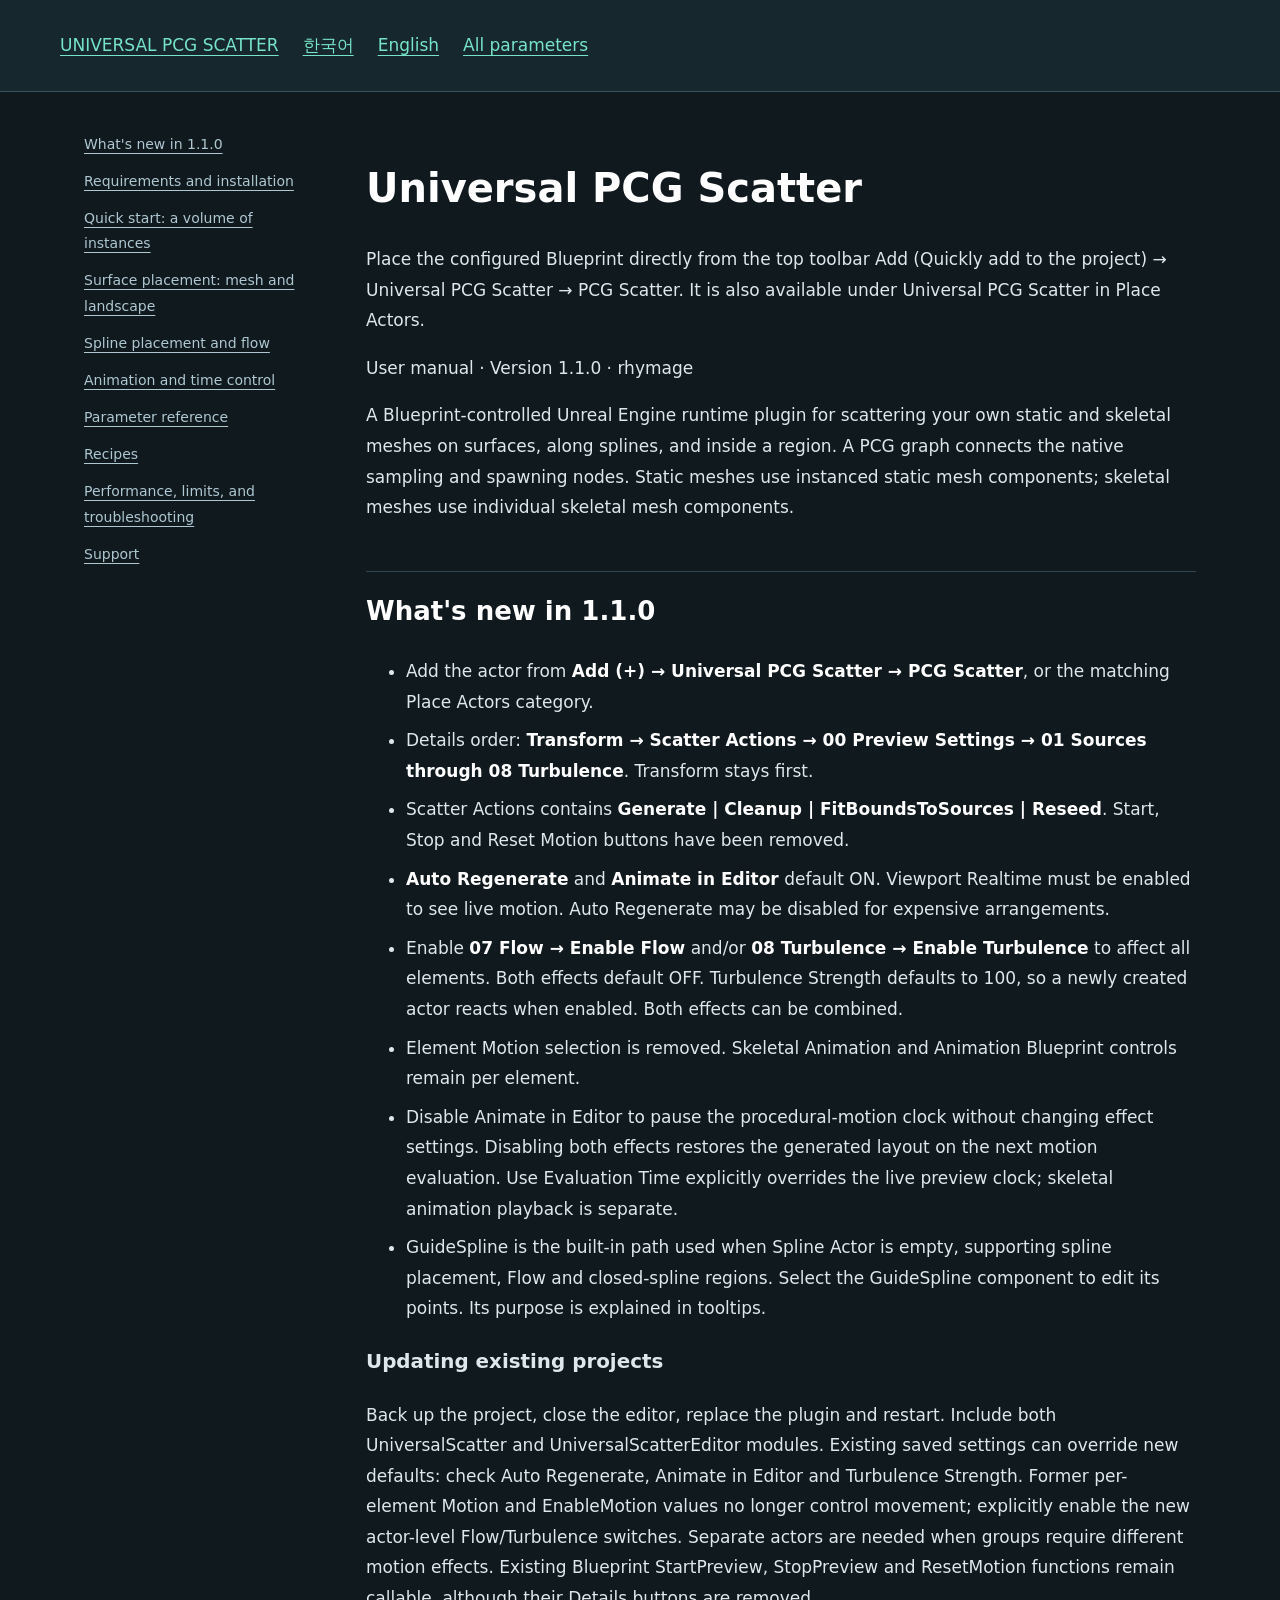
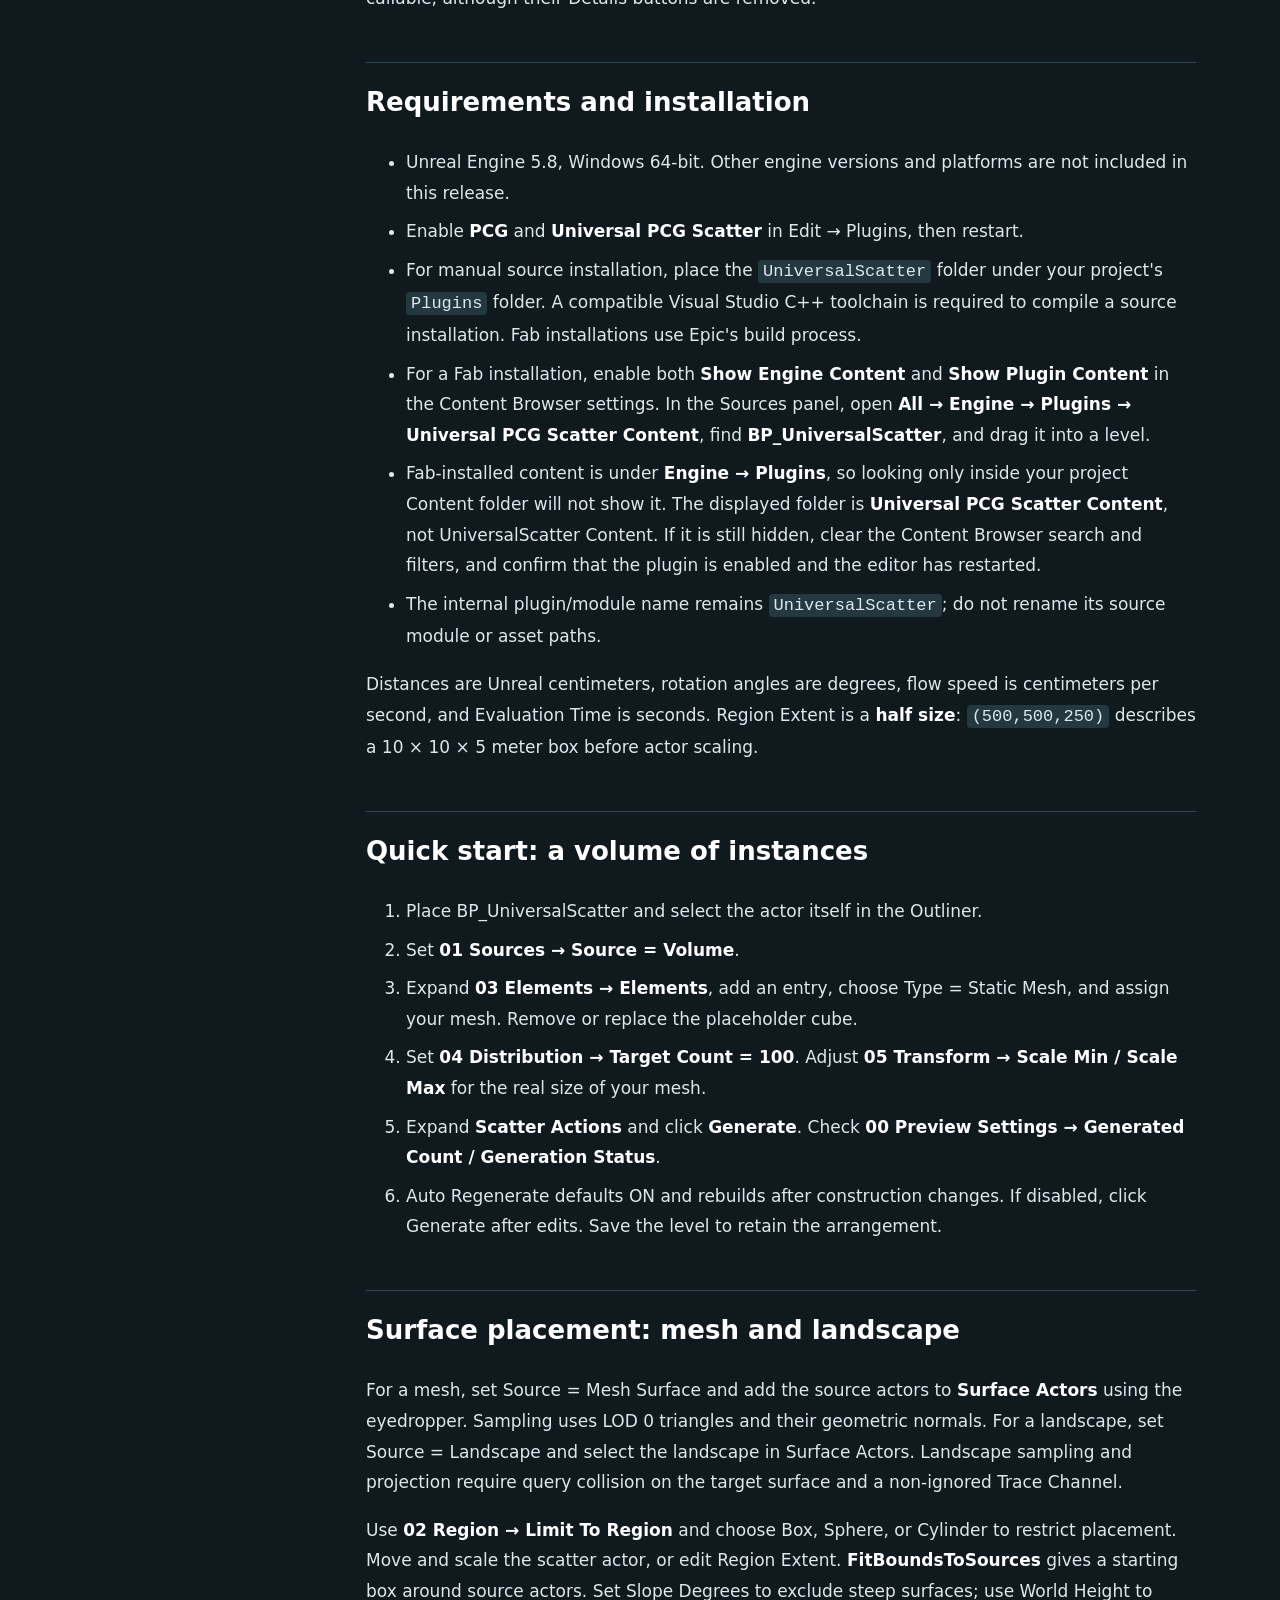
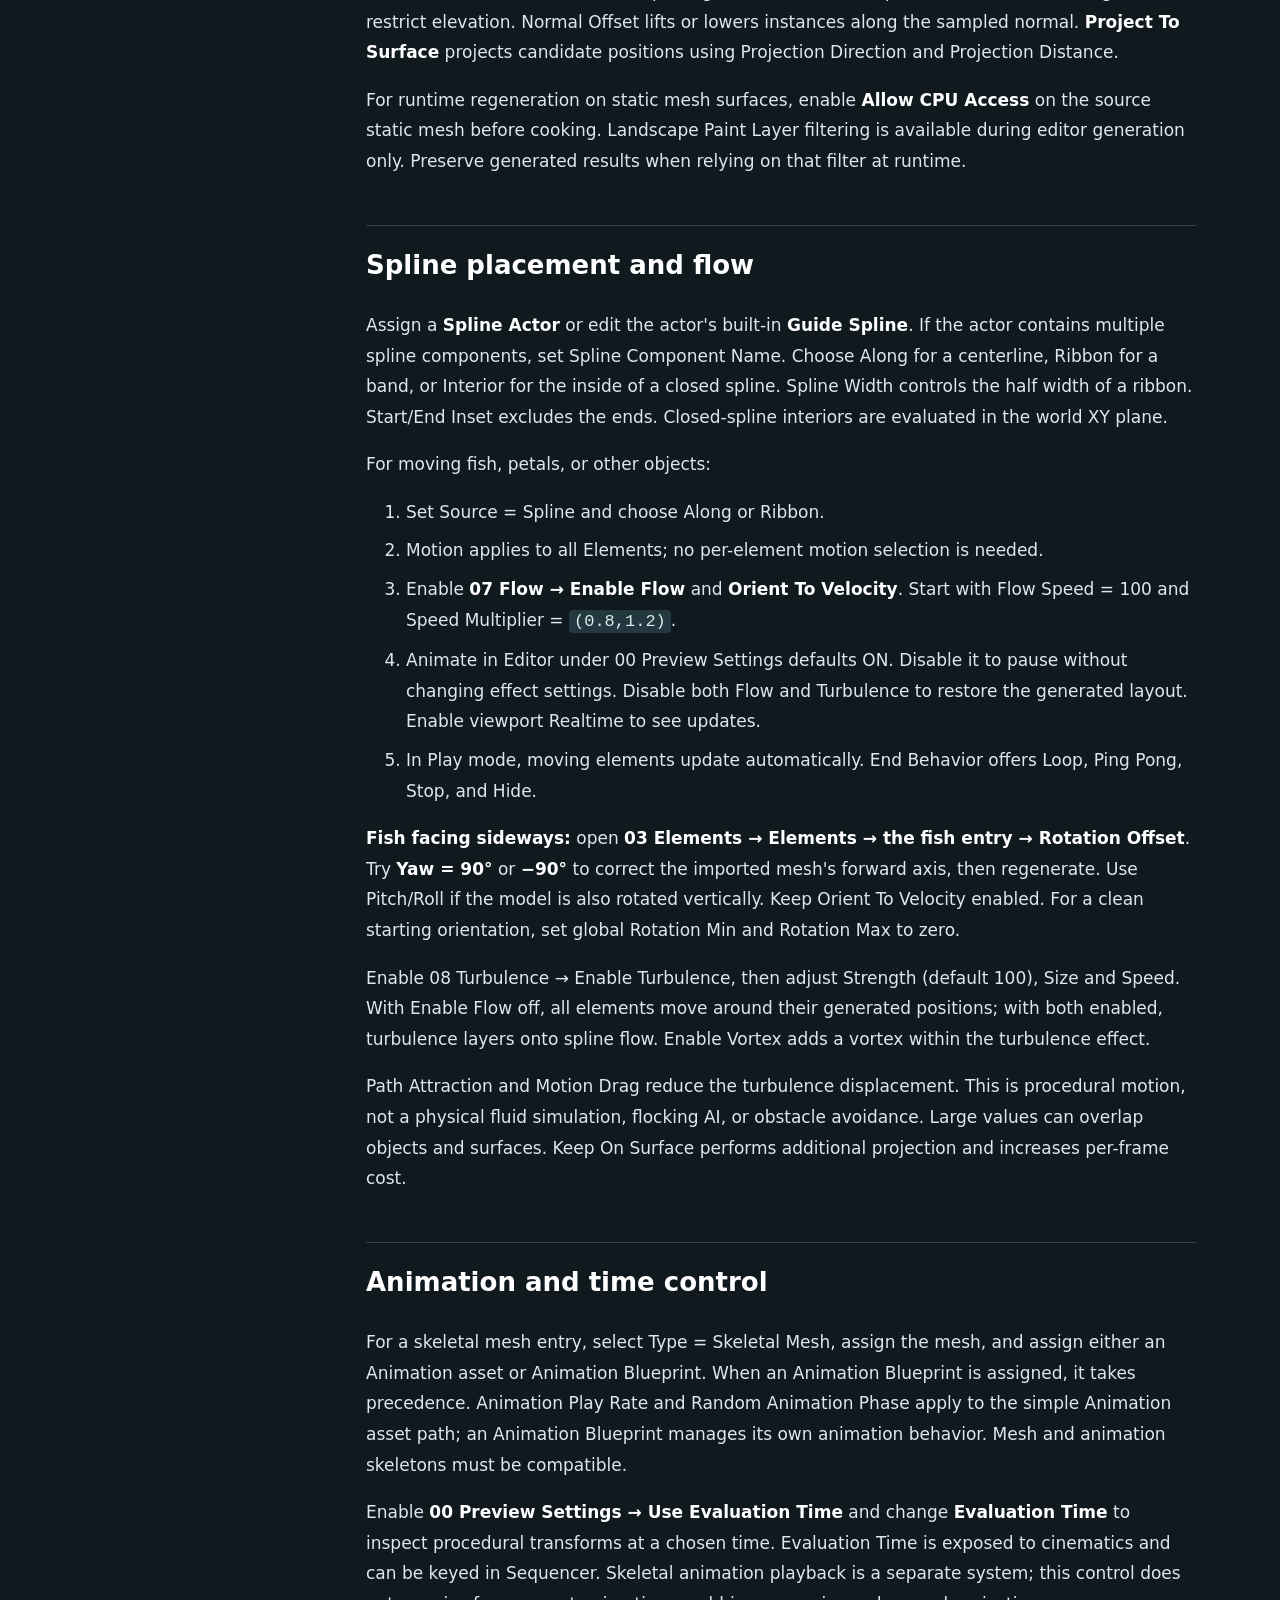
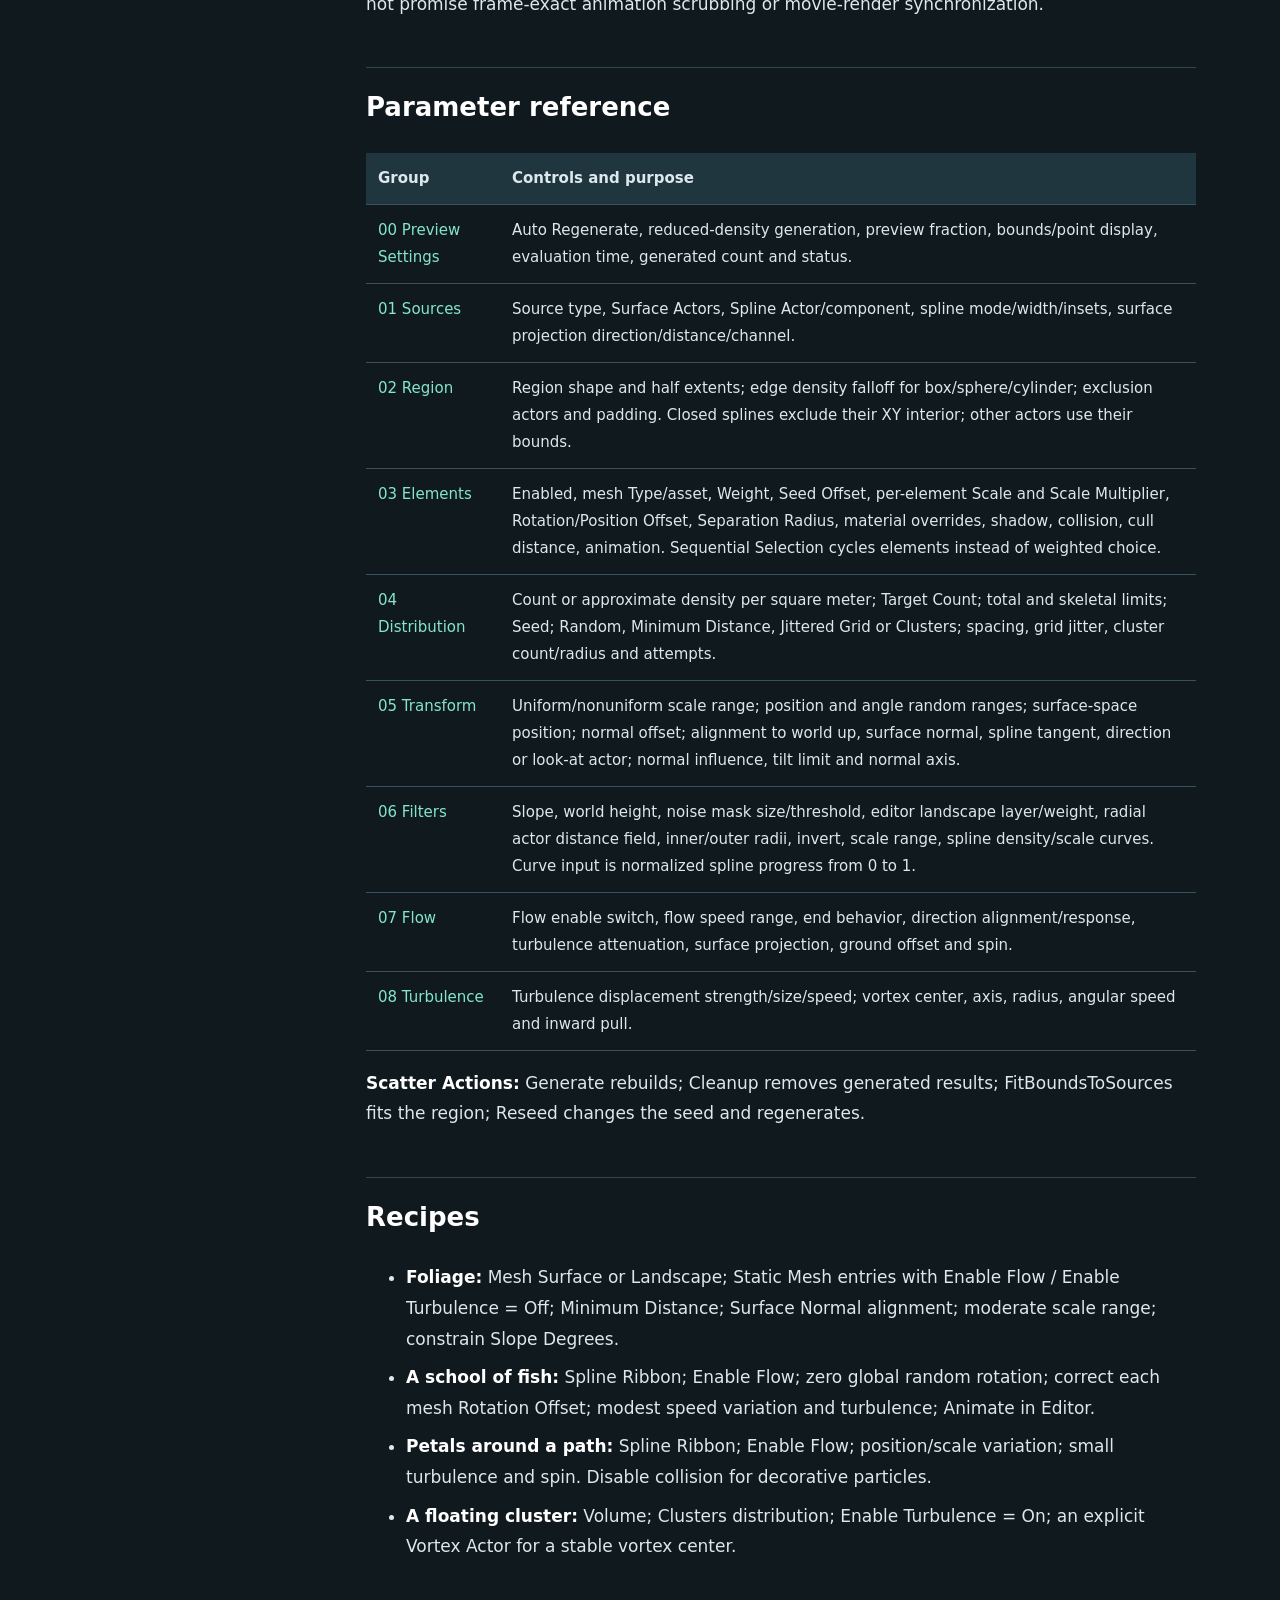
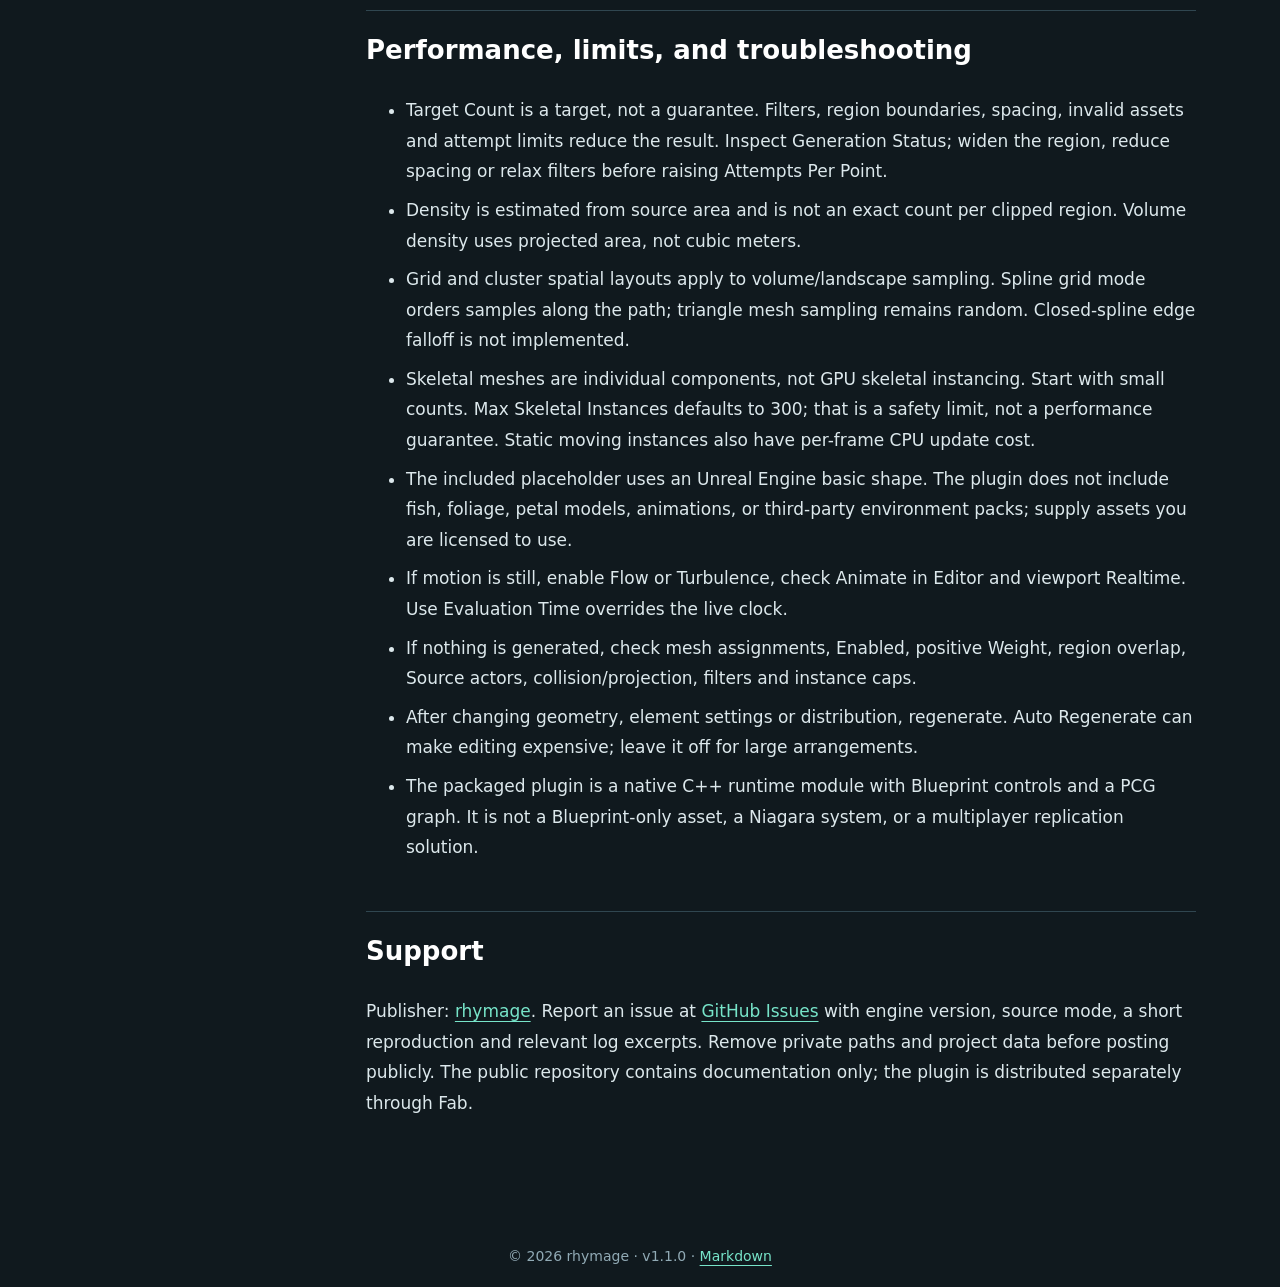
==== commit b2761582: "Update documentation for Universal PCG Scatter 1.1.0" ====
--- a/en.html
+++ b/en.html
@@ -1 +1 @@
-<!doctype html><html lang="en"><meta charset="utf-8"><meta name="viewport" content="width=device-width, initial-scale=1"><meta name="description" content="Universal PCG Scatter user manual: installation, surface scatter, spline flow and editor preview."><title>Universal PCG Scatter — User manual</title><link rel="stylesheet" href="style.css"><body><header><a href="index.html">UNIVERSAL PCG SCATTER</a><a href="ko.html" lang="ko">한국어</a><a href="en.html" lang="en">English</a><a href="https://github.com/rhymage/universal-pcg-scatter-docs/issues">Support</a><a href="parameters-en.html">Complete parameter reference</a></header><main><nav aria-label="Contents"><a href="#section-1">Requirements and installation</a><a href="#section-2">Quick start: a volume of instances</a><a href="#section-3">Surface placement: mesh and landscape</a><a href="#section-4">Spline placement and flow</a><a href="#section-5">Animation and time control</a><a href="#section-6">Parameter reference</a><a href="#section-7">Recipes</a><a href="#section-8">Performance, limits, and troubleshooting</a><a href="#section-9">Support</a></nav><article><h1>Universal PCG Scatter</h1><p>User manual · Version 1.0.0 · rhymage</p><p>A Blueprint-controlled Unreal Engine runtime plugin for scattering your own static and skeletal meshes on surfaces, along splines, and inside a region. A PCG graph connects the native sampling and spawning nodes. Static meshes use instanced static mesh components; skeletal meshes use individual skeletal mesh components.</p><h2 id="section-1">Requirements and installation</h2><ul><li>Unreal Engine 5.8, Windows 64-bit. Other engine versions and platforms are not included in this release.</li><li>Enable <strong>PCG</strong> and <strong>Universal PCG Scatter</strong> in Edit → Plugins, then restart.</li><li>For manual source installation, place the <code>UniversalScatter</code> folder under your project&#x27;s <code>Plugins</code> folder. A compatible Visual Studio C++ toolchain is required to compile a source installation. Fab installations use Epic&#x27;s build process.</li><li>For a Fab installation, enable both <strong>Show Engine Content</strong> and <strong>Show Plugin Content</strong> in the Content Browser settings. In the Sources panel, open <strong>All → Engine → Plugins → Universal PCG Scatter Content</strong>, find <strong>BP_UniversalScatter</strong>, and drag it into a level.</li><li>Fab-installed content is under <strong>Engine → Plugins</strong>, so looking only inside your project Content folder will not show it. The displayed folder is <strong>Universal PCG Scatter Content</strong>, not UniversalScatter Content. If it is still hidden, clear the Content Browser search and filters, and confirm that the plugin is enabled and the editor has restarted.</li><li>The internal plugin/module name remains <code>UniversalScatter</code>; do not rename its source module or asset paths.</li></ul><p>Distances are Unreal centimeters, rotation angles are degrees, flow speed is centimeters per second, and Evaluation Time is seconds. Region Extent is a <strong>half size</strong>: <code>(500,500,250)</code> describes a 10 × 10 × 5 meter box before actor scaling.</p><h2 id="section-2">Quick start: a volume of instances</h2><ol><li>Place BP_UniversalScatter and select the actor itself in the Outliner.</li><li>Set <strong>01 Sources → Source = Volume</strong>.</li><li>Expand <strong>03 Elements → Elements</strong>, add an entry, choose Type = Static Mesh, and assign your mesh. Remove or replace the placeholder cube.</li><li>Set <strong>04 Distribution → Target Count = 100</strong>. Adjust <strong>05 Transform → Scale Min / Scale Max</strong> for the real size of your mesh.</li><li>Expand <strong>Scatter Actions</strong> and click <strong>Generate Scatter</strong>. Check <strong>09 Preview → Generated Count / Generation Status</strong>.</li><li>After changing generation settings, click Generate Scatter again. Save your level to retain the generated arrangement.</li></ol><h2 id="section-3">Surface placement: mesh and landscape</h2><p>For a mesh, set Source = Mesh Surface and add the source actors to <strong>Surface Actors</strong> using the eyedropper. Sampling uses LOD 0 triangles and their geometric normals. For a landscape, set Source = Landscape and select the landscape in Surface Actors. Landscape sampling and projection require query collision on the target surface and a non-ignored Trace Channel.</p><p>Use <strong>02 Region → Limit To Region</strong> and choose Box, Sphere, or Cylinder to restrict placement. Move and scale the scatter actor, or edit Region Extent. <strong>Fit Bounds To Sources</strong> gives a starting box around source actors. Set Slope Degrees to exclude steep surfaces; use World Height to restrict elevation. Normal Offset lifts or lowers instances along the sampled normal. <strong>Project To Surface</strong> projects candidate positions using Projection Direction and Projection Distance.</p><p>For runtime regeneration on static mesh surfaces, enable <strong>Allow CPU Access</strong> on the source static mesh before cooking. Landscape Paint Layer filtering is available during editor generation only. Preserve generated results when relying on that filter at runtime.</p><h2 id="section-4">Spline placement and flow</h2><p>Assign a <strong>Spline Actor</strong> or edit the actor&#x27;s built-in <strong>Guide Spline</strong>. If the actor contains multiple spline components, set Spline Component Name. Choose Along for a centerline, Ribbon for a band, or Interior for the inside of a closed spline. Spline Width controls the half width of a ribbon. Start/End Inset excludes the ends. Closed-spline interiors are evaluated in the world XY plane.</p><p>For moving fish, petals, or other objects:</p><ol><li>Set Source = Spline and choose Along or Ribbon.</li><li>In each moving Elements entry, set <strong>Motion = Spline Flow</strong>. The default Static mode does not move.</li><li>Enable <strong>07 Flow → Enable Motion</strong> and <strong>Orient To Velocity</strong>. Start with Flow Speed = 100 and Speed Multiplier = <code>(0.8,1.2)</code>.</li><li>Generate Scatter, then click <strong>Scatter Actions → Start Preview</strong> to see motion in the editor. Enable viewport Realtime if the viewport is not updating. Stop Preview pauses the preview; Reset Motion returns to the initial state.</li><li>In Play mode, moving elements update automatically. End Behavior offers Loop, Ping Pong, Stop, and Hide.</li></ol><p><strong>Fish facing sideways:</strong> open <strong>03 Elements → Elements → the fish entry → Rotation Offset</strong>. Try <strong>Yaw = 90°</strong> or <strong>−90°</strong> to correct the imported mesh&#x27;s forward axis, then regenerate. Use Pitch/Roll if the model is also rotated vertically. Keep Orient To Velocity enabled. For a clean starting orientation, set global Rotation Min and Rotation Max to zero.</p><p>For turbulence, raise <strong>08 Turbulence → Turbulence Strength</strong> gradually; Turbulence Size sets the spatial scale and Turbulence Speed controls variation over time. An element with Motion = Turbulence moves around its initial position without traveling down the spline. Enable Vortex and assign a Vortex Actor for an explicit vortex center; adjust axis, radius, speed, and inward pull.</p><p>Path Attraction and Motion Drag reduce the turbulence displacement. This is procedural motion, not a physical fluid simulation, flocking AI, or obstacle avoidance. Large values can overlap objects and surfaces. Keep On Surface performs additional projection and increases per-frame cost.</p><h2 id="section-5">Animation and time control</h2><p>For a skeletal mesh entry, select Type = Skeletal Mesh, assign the mesh, and assign either an Animation asset or Animation Blueprint. When an Animation Blueprint is assigned, it takes precedence. Animation Play Rate and Random Animation Phase apply to the simple Animation asset path; an Animation Blueprint manages its own animation behavior. Mesh and animation skeletons must be compatible.</p><p>Enable <strong>09 Preview → Use Evaluation Time</strong> and change <strong>Evaluation Time</strong> to inspect procedural transforms at a chosen time. Evaluation Time is exposed to cinematics and can be keyed in Sequencer. Skeletal animation playback is a separate system; this control does not promise frame-exact animation scrubbing or movie-render synchronization.</p><h2 id="section-6">Parameter reference</h2><table><thead><tr><th>Group</th><th>Controls and purpose</th></tr></thead><tbody><tr><td>01 Sources</td><td>Source type, Surface Actors, Spline Actor/component, spline mode/width/insets, surface projection direction/distance/channel.</td></tr><tr><td>02 Region</td><td>Region shape and half extents; edge density falloff for box/sphere/cylinder; exclusion actors and padding. Closed splines exclude their XY interior; other actors use their bounds.</td></tr><tr><td>03 Elements</td><td>Enabled, mesh Type/asset, Weight, Seed Offset, per-element Scale and Scale Multiplier, Rotation/Position Offset, Separation Radius, material overrides, shadow, collision, cull distance, motion and animation. Sequential Selection cycles elements instead of weighted choice.</td></tr><tr><td>04 Distribution</td><td>Count or approximate density per square meter; Target Count; total and skeletal limits; Seed; Random, Minimum Distance, Jittered Grid or Clusters; spacing, grid jitter, cluster count/radius and attempts.</td></tr><tr><td>05 Transform</td><td>Uniform/nonuniform scale range; position and angle random ranges; surface-space position; normal offset; alignment to world up, surface normal, spline tangent, direction or look-at actor; normal influence, tilt limit and normal axis.</td></tr><tr><td>06 Filters</td><td>Slope, world height, noise mask size/threshold, editor landscape layer/weight, radial actor distance field, inner/outer radii, invert, scale range, spline density/scale curves. Curve input is normalized spline progress from 0 to 1.</td></tr><tr><td>07 Flow</td><td>Global motion switch, flow speed range, end behavior, direction alignment/response, turbulence attenuation, surface projection, ground offset and spin.</td></tr><tr><td>08 Turbulence</td><td>Turbulence displacement strength/size/speed; vortex center, axis, radius, angular speed and inward pull.</td></tr><tr><td>09 Preview</td><td>Auto Regenerate, reduced-density generation, preview fraction, bounds/point display, evaluation time, generated count and status.</td></tr></tbody></table><p><strong>Scatter Actions:</strong> Generate Scatter rebuilds the arrangement; Cleanup Scatter removes generated components; Reseed changes the seed and regenerates; Start/Stop Preview controls editor motion; Reset Motion resets time; Fit Bounds To Sources sizes the region from sources.</p><h2 id="section-7">Recipes</h2><ul><li><strong>Foliage:</strong> Mesh Surface or Landscape; Static Mesh entries with Motion = Static; Minimum Distance; Surface Normal alignment; moderate scale range; constrain Slope Degrees.</li><li><strong>A school of fish:</strong> Spline Ribbon; fish entries with Spline Flow; zero global random rotation; correct each mesh Rotation Offset; modest speed variation and turbulence; Start Preview.</li><li><strong>Petals around a path:</strong> Spline Ribbon; Spline Flow; position/scale variation; small turbulence and spin. Disable collision for decorative particles.</li><li><strong>A floating cluster:</strong> Volume; Clusters distribution; Motion = Turbulence; an explicit Vortex Actor for a stable vortex center.</li></ul><h2 id="section-8">Performance, limits, and troubleshooting</h2><ul><li>Target Count is a target, not a guarantee. Filters, region boundaries, spacing, invalid assets and attempt limits reduce the result. Inspect Generation Status; widen the region, reduce spacing or relax filters before raising Attempts Per Point.</li><li>Density is estimated from source area and is not an exact count per clipped region. Volume density uses projected area, not cubic meters.</li><li>Grid and cluster spatial layouts apply to volume/landscape sampling. Spline grid mode orders samples along the path; triangle mesh sampling remains random. Closed-spline edge falloff is not implemented.</li><li>Skeletal meshes are individual components, not GPU skeletal instancing. Start with small counts. Max Skeletal Instances defaults to 300; that is a safety limit, not a performance guarantee. Static moving instances also have per-frame CPU update cost.</li><li>The included placeholder uses an Unreal Engine basic shape. The plugin does not include fish, foliage, petal models, animations, or third-party environment packs; supply assets you are licensed to use.</li><li>If editor motion is still, select the actor, expand Scatter Actions, click Start Preview, enable viewport Realtime, and check each entry&#x27;s Motion and Enable Motion. Use Evaluation Time overrides the live clock.</li><li>If nothing is generated, check mesh assignments, Enabled, positive Weight, region overlap, Source actors, collision/projection, filters and instance caps.</li><li>After changing geometry, element settings or distribution, regenerate. Auto Regenerate can make editing expensive; leave it off for large arrangements.</li><li>The packaged plugin is a native C++ runtime module with Blueprint controls and a PCG graph. It is not a Blueprint-only asset, a Niagara system, or a multiplayer replication solution.</li></ul><h2 id="section-9">Support</h2><p>Publisher: <a href="https://www.rhymage.com/">rhymage</a>. Report an issue at <a href="https://github.com/rhymage/universal-pcg-scatter-docs/issues">GitHub Issues</a> with engine version, source mode, a short reproduction and relevant log excerpts. Remove private paths and project data before posting publicly. The public repository contains documentation only; the plugin is distributed separately through Fab.</p></article></main><footer>© 2026 rhymage · Documentation v1.0.0 · <a href="manual-en.md">Markdown</a></footer></body></html>+<!doctype html><html lang="en"><head><meta charset="utf-8"><meta name="viewport" content="width=device-width,initial-scale=1"><title>Universal PCG Scatter 1.1.0 — manual</title><link rel="stylesheet" href="style.css"></head><body><header><a href="index.html">UNIVERSAL PCG SCATTER</a><a href="ko.html">한국어</a><a href="en.html">English</a><a href="parameters-en.html">All parameters</a></header><main><nav><a href="#section-1">What&#x27;s new in 1.1.0</a><a href="#section-2">Requirements and installation</a><a href="#section-3">Quick start: a volume of instances</a><a href="#section-4">Surface placement: mesh and landscape</a><a href="#section-5">Spline placement and flow</a><a href="#section-6">Animation and time control</a><a href="#section-7">Parameter reference</a><a href="#section-8">Recipes</a><a href="#section-9">Performance, limits, and troubleshooting</a><a href="#section-10">Support</a></nav><article><h1>Universal PCG Scatter</h1><p>Place the configured Blueprint directly from the top toolbar Add (Quickly add to the project) → Universal PCG Scatter → PCG Scatter. It is also available under Universal PCG Scatter in Place Actors.</p><p>User manual · Version 1.1.0 · rhymage</p><p>A Blueprint-controlled Unreal Engine runtime plugin for scattering your own static and skeletal meshes on surfaces, along splines, and inside a region. A PCG graph connects the native sampling and spawning nodes. Static meshes use instanced static mesh components; skeletal meshes use individual skeletal mesh components.</p><h2 id="section-1">What&#x27;s new in 1.1.0</h2><ul><li>Add the actor from <strong>Add (+) → Universal PCG Scatter → PCG Scatter</strong>, or the matching Place Actors category.</li><li>Details order: <strong>Transform → Scatter Actions → 00 Preview Settings → 01 Sources through 08 Turbulence</strong>. Transform stays first.</li><li>Scatter Actions contains <strong>Generate | Cleanup | FitBoundsToSources | Reseed</strong>. Start, Stop and Reset Motion buttons have been removed.</li><li><strong>Auto Regenerate</strong> and <strong>Animate in Editor</strong> default ON. Viewport Realtime must be enabled to see live motion. Auto Regenerate may be disabled for expensive arrangements.</li><li>Enable <strong>07 Flow → Enable Flow</strong> and/or <strong>08 Turbulence → Enable Turbulence</strong> to affect all elements. Both effects default OFF. Turbulence Strength defaults to 100, so a newly created actor reacts when enabled. Both effects can be combined.</li><li>Element Motion selection is removed. Skeletal Animation and Animation Blueprint controls remain per element.</li><li>Disable Animate in Editor to pause the procedural-motion clock without changing effect settings. Disabling both effects restores the generated layout on the next motion evaluation. Use Evaluation Time explicitly overrides the live preview clock; skeletal animation playback is separate.</li><li>GuideSpline is the built-in path used when Spline Actor is empty, supporting spline placement, Flow and closed-spline regions. Select the GuideSpline component to edit its points. Its purpose is explained in tooltips.</li></ul><h3>Updating existing projects</h3><p>Back up the project, close the editor, replace the plugin and restart. Include both UniversalScatter and UniversalScatterEditor modules. Existing saved settings can override new defaults: check Auto Regenerate, Animate in Editor and Turbulence Strength. Former per-element Motion and EnableMotion values no longer control movement; explicitly enable the new actor-level Flow/Turbulence switches. Separate actors are needed when groups require different motion effects. Existing Blueprint StartPreview, StopPreview and ResetMotion functions remain callable, although their Details buttons are removed.</p><h2 id="section-2">Requirements and installation</h2><ul><li>Unreal Engine 5.8, Windows 64-bit. Other engine versions and platforms are not included in this release.</li><li>Enable <strong>PCG</strong> and <strong>Universal PCG Scatter</strong> in Edit → Plugins, then restart.</li><li>For manual source installation, place the <code>UniversalScatter</code> folder under your project&#x27;s <code>Plugins</code> folder. A compatible Visual Studio C++ toolchain is required to compile a source installation. Fab installations use Epic&#x27;s build process.</li><li>For a Fab installation, enable both <strong>Show Engine Content</strong> and <strong>Show Plugin Content</strong> in the Content Browser settings. In the Sources panel, open <strong>All → Engine → Plugins → Universal PCG Scatter Content</strong>, find <strong>BP_UniversalScatter</strong>, and drag it into a level.</li><li>Fab-installed content is under <strong>Engine → Plugins</strong>, so looking only inside your project Content folder will not show it. The displayed folder is <strong>Universal PCG Scatter Content</strong>, not UniversalScatter Content. If it is still hidden, clear the Content Browser search and filters, and confirm that the plugin is enabled and the editor has restarted.</li><li>The internal plugin/module name remains <code>UniversalScatter</code>; do not rename its source module or asset paths.</li></ul><p>Distances are Unreal centimeters, rotation angles are degrees, flow speed is centimeters per second, and Evaluation Time is seconds. Region Extent is a <strong>half size</strong>: <code>(500,500,250)</code> describes a 10 × 10 × 5 meter box before actor scaling.</p><h2 id="section-3">Quick start: a volume of instances</h2><ol><li>Place BP_UniversalScatter and select the actor itself in the Outliner.</li><li>Set <strong>01 Sources → Source = Volume</strong>.</li><li>Expand <strong>03 Elements → Elements</strong>, add an entry, choose Type = Static Mesh, and assign your mesh. Remove or replace the placeholder cube.</li><li>Set <strong>04 Distribution → Target Count = 100</strong>. Adjust <strong>05 Transform → Scale Min / Scale Max</strong> for the real size of your mesh.</li><li>Expand <strong>Scatter Actions</strong> and click <strong>Generate</strong>. Check <strong>00 Preview Settings → Generated Count / Generation Status</strong>.</li><li>Auto Regenerate defaults ON and rebuilds after construction changes. If disabled, click Generate after edits. Save the level to retain the arrangement.</li></ol><h2 id="section-4">Surface placement: mesh and landscape</h2><p>For a mesh, set Source = Mesh Surface and add the source actors to <strong>Surface Actors</strong> using the eyedropper. Sampling uses LOD 0 triangles and their geometric normals. For a landscape, set Source = Landscape and select the landscape in Surface Actors. Landscape sampling and projection require query collision on the target surface and a non-ignored Trace Channel.</p><p>Use <strong>02 Region → Limit To Region</strong> and choose Box, Sphere, or Cylinder to restrict placement. Move and scale the scatter actor, or edit Region Extent. <strong>FitBoundsToSources</strong> gives a starting box around source actors. Set Slope Degrees to exclude steep surfaces; use World Height to restrict elevation. Normal Offset lifts or lowers instances along the sampled normal. <strong>Project To Surface</strong> projects candidate positions using Projection Direction and Projection Distance.</p><p>For runtime regeneration on static mesh surfaces, enable <strong>Allow CPU Access</strong> on the source static mesh before cooking. Landscape Paint Layer filtering is available during editor generation only. Preserve generated results when relying on that filter at runtime.</p><h2 id="section-5">Spline placement and flow</h2><p>Assign a <strong>Spline Actor</strong> or edit the actor&#x27;s built-in <strong>Guide Spline</strong>. If the actor contains multiple spline components, set Spline Component Name. Choose Along for a centerline, Ribbon for a band, or Interior for the inside of a closed spline. Spline Width controls the half width of a ribbon. Start/End Inset excludes the ends. Closed-spline interiors are evaluated in the world XY plane.</p><p>For moving fish, petals, or other objects:</p><ol><li>Set Source = Spline and choose Along or Ribbon.</li><li>Motion applies to all Elements; no per-element motion selection is needed.</li><li>Enable <strong>07 Flow → Enable Flow</strong> and <strong>Orient To Velocity</strong>. Start with Flow Speed = 100 and Speed Multiplier = <code>(0.8,1.2)</code>.</li><li>Animate in Editor under 00 Preview Settings defaults ON. Disable it to pause without changing effect settings. Disable both Flow and Turbulence to restore the generated layout. Enable viewport Realtime to see updates.</li><li>In Play mode, moving elements update automatically. End Behavior offers Loop, Ping Pong, Stop, and Hide.</li></ol><p><strong>Fish facing sideways:</strong> open <strong>03 Elements → Elements → the fish entry → Rotation Offset</strong>. Try <strong>Yaw = 90°</strong> or <strong>−90°</strong> to correct the imported mesh&#x27;s forward axis, then regenerate. Use Pitch/Roll if the model is also rotated vertically. Keep Orient To Velocity enabled. For a clean starting orientation, set global Rotation Min and Rotation Max to zero.</p><p>Enable 08 Turbulence → Enable Turbulence, then adjust Strength (default 100), Size and Speed. With Enable Flow off, all elements move around their generated positions; with both enabled, turbulence layers onto spline flow. Enable Vortex adds a vortex within the turbulence effect.</p><p>Path Attraction and Motion Drag reduce the turbulence displacement. This is procedural motion, not a physical fluid simulation, flocking AI, or obstacle avoidance. Large values can overlap objects and surfaces. Keep On Surface performs additional projection and increases per-frame cost.</p><h2 id="section-6">Animation and time control</h2><p>For a skeletal mesh entry, select Type = Skeletal Mesh, assign the mesh, and assign either an Animation asset or Animation Blueprint. When an Animation Blueprint is assigned, it takes precedence. Animation Play Rate and Random Animation Phase apply to the simple Animation asset path; an Animation Blueprint manages its own animation behavior. Mesh and animation skeletons must be compatible.</p><p>Enable <strong>00 Preview Settings → Use Evaluation Time</strong> and change <strong>Evaluation Time</strong> to inspect procedural transforms at a chosen time. Evaluation Time is exposed to cinematics and can be keyed in Sequencer. Skeletal animation playback is a separate system; this control does not promise frame-exact animation scrubbing or movie-render synchronization.</p><h2 id="section-7">Parameter reference</h2><table><thead><tr><th>Group</th><th>Controls and purpose</th></tr></thead><tbody><tr data-search="00 preview settings auto regenerate, reduced-density generation, preview fraction, bounds/point display, evaluation time, generated count and status."><td>00 Preview Settings</td><td>Auto Regenerate, reduced-density generation, preview fraction, bounds/point display, evaluation time, generated count and status.</td></tr><tr data-search="01 sources source type, surface actors, spline actor/component, spline mode/width/insets, surface projection direction/distance/channel."><td>01 Sources</td><td>Source type, Surface Actors, Spline Actor/component, spline mode/width/insets, surface projection direction/distance/channel.</td></tr><tr data-search="02 region region shape and half extents; edge density falloff for box/sphere/cylinder; exclusion actors and padding. closed splines exclude their xy interior; other actors use their bounds."><td>02 Region</td><td>Region shape and half extents; edge density falloff for box/sphere/cylinder; exclusion actors and padding. Closed splines exclude their XY interior; other actors use their bounds.</td></tr><tr data-search="03 elements enabled, mesh type/asset, weight, seed offset, per-element scale and scale multiplier, rotation/position offset, separation radius, material overrides, shadow, collision, cull distance, animation. sequential selection cycles elements instead of weighted choice."><td>03 Elements</td><td>Enabled, mesh Type/asset, Weight, Seed Offset, per-element Scale and Scale Multiplier, Rotation/Position Offset, Separation Radius, material overrides, shadow, collision, cull distance, animation. Sequential Selection cycles elements instead of weighted choice.</td></tr><tr data-search="04 distribution count or approximate density per square meter; target count; total and skeletal limits; seed; random, minimum distance, jittered grid or clusters; spacing, grid jitter, cluster count/radius and attempts."><td>04 Distribution</td><td>Count or approximate density per square meter; Target Count; total and skeletal limits; Seed; Random, Minimum Distance, Jittered Grid or Clusters; spacing, grid jitter, cluster count/radius and attempts.</td></tr><tr data-search="05 transform uniform/nonuniform scale range; position and angle random ranges; surface-space position; normal offset; alignment to world up, surface normal, spline tangent, direction or look-at actor; normal influence, tilt limit and normal axis."><td>05 Transform</td><td>Uniform/nonuniform scale range; position and angle random ranges; surface-space position; normal offset; alignment to world up, surface normal, spline tangent, direction or look-at actor; normal influence, tilt limit and normal axis.</td></tr><tr data-search="06 filters slope, world height, noise mask size/threshold, editor landscape layer/weight, radial actor distance field, inner/outer radii, invert, scale range, spline density/scale curves. curve input is normalized spline progress from 0 to 1."><td>06 Filters</td><td>Slope, world height, noise mask size/threshold, editor landscape layer/weight, radial actor distance field, inner/outer radii, invert, scale range, spline density/scale curves. Curve input is normalized spline progress from 0 to 1.</td></tr><tr data-search="07 flow flow enable switch, flow speed range, end behavior, direction alignment/response, turbulence attenuation, surface projection, ground offset and spin."><td>07 Flow</td><td>Flow enable switch, flow speed range, end behavior, direction alignment/response, turbulence attenuation, surface projection, ground offset and spin.</td></tr><tr data-search="08 turbulence turbulence displacement strength/size/speed; vortex center, axis, radius, angular speed and inward pull."><td>08 Turbulence</td><td>Turbulence displacement strength/size/speed; vortex center, axis, radius, angular speed and inward pull.</td></tr></tbody></table><p><strong>Scatter Actions:</strong> Generate rebuilds; Cleanup removes generated results; FitBoundsToSources fits the region; Reseed changes the seed and regenerates.</p><h2 id="section-8">Recipes</h2><ul><li><strong>Foliage:</strong> Mesh Surface or Landscape; Static Mesh entries with Enable Flow / Enable Turbulence = Off; Minimum Distance; Surface Normal alignment; moderate scale range; constrain Slope Degrees.</li><li><strong>A school of fish:</strong> Spline Ribbon; Enable Flow; zero global random rotation; correct each mesh Rotation Offset; modest speed variation and turbulence; Animate in Editor.</li><li><strong>Petals around a path:</strong> Spline Ribbon; Enable Flow; position/scale variation; small turbulence and spin. Disable collision for decorative particles.</li><li><strong>A floating cluster:</strong> Volume; Clusters distribution; Enable Turbulence = On; an explicit Vortex Actor for a stable vortex center.</li></ul><h2 id="section-9">Performance, limits, and troubleshooting</h2><ul><li>Target Count is a target, not a guarantee. Filters, region boundaries, spacing, invalid assets and attempt limits reduce the result. Inspect Generation Status; widen the region, reduce spacing or relax filters before raising Attempts Per Point.</li><li>Density is estimated from source area and is not an exact count per clipped region. Volume density uses projected area, not cubic meters.</li><li>Grid and cluster spatial layouts apply to volume/landscape sampling. Spline grid mode orders samples along the path; triangle mesh sampling remains random. Closed-spline edge falloff is not implemented.</li><li>Skeletal meshes are individual components, not GPU skeletal instancing. Start with small counts. Max Skeletal Instances defaults to 300; that is a safety limit, not a performance guarantee. Static moving instances also have per-frame CPU update cost.</li><li>The included placeholder uses an Unreal Engine basic shape. The plugin does not include fish, foliage, petal models, animations, or third-party environment packs; supply assets you are licensed to use.</li><li>If motion is still, enable Flow or Turbulence, check Animate in Editor and viewport Realtime. Use Evaluation Time overrides the live clock.</li><li>If nothing is generated, check mesh assignments, Enabled, positive Weight, region overlap, Source actors, collision/projection, filters and instance caps.</li><li>After changing geometry, element settings or distribution, regenerate. Auto Regenerate can make editing expensive; leave it off for large arrangements.</li><li>The packaged plugin is a native C++ runtime module with Blueprint controls and a PCG graph. It is not a Blueprint-only asset, a Niagara system, or a multiplayer replication solution.</li></ul><h2 id="section-10">Support</h2><p>Publisher: <a href="https://www.rhymage.com/">rhymage</a>. Report an issue at <a href="https://github.com/rhymage/universal-pcg-scatter-docs/issues">GitHub Issues</a> with engine version, source mode, a short reproduction and relevant log excerpts. Remove private paths and project data before posting publicly. The public repository contains documentation only; the plugin is distributed separately through Fab.</p></article></main><footer>© 2026 rhymage · v1.1.0 · <a href="manual-en.md">Markdown</a></footer><script>const f=document.getElementById('filter');if(f){const rows=[...document.querySelectorAll('tbody tr')];f.addEventListener('input',()=>{let n=0;for(const r of rows){r.hidden=!r.dataset.search.includes(f.value.toLowerCase().trim());if(!r.hidden)n++;}document.getElementById('count').textContent=n+' / '+rows.length;});}</script></body></html>
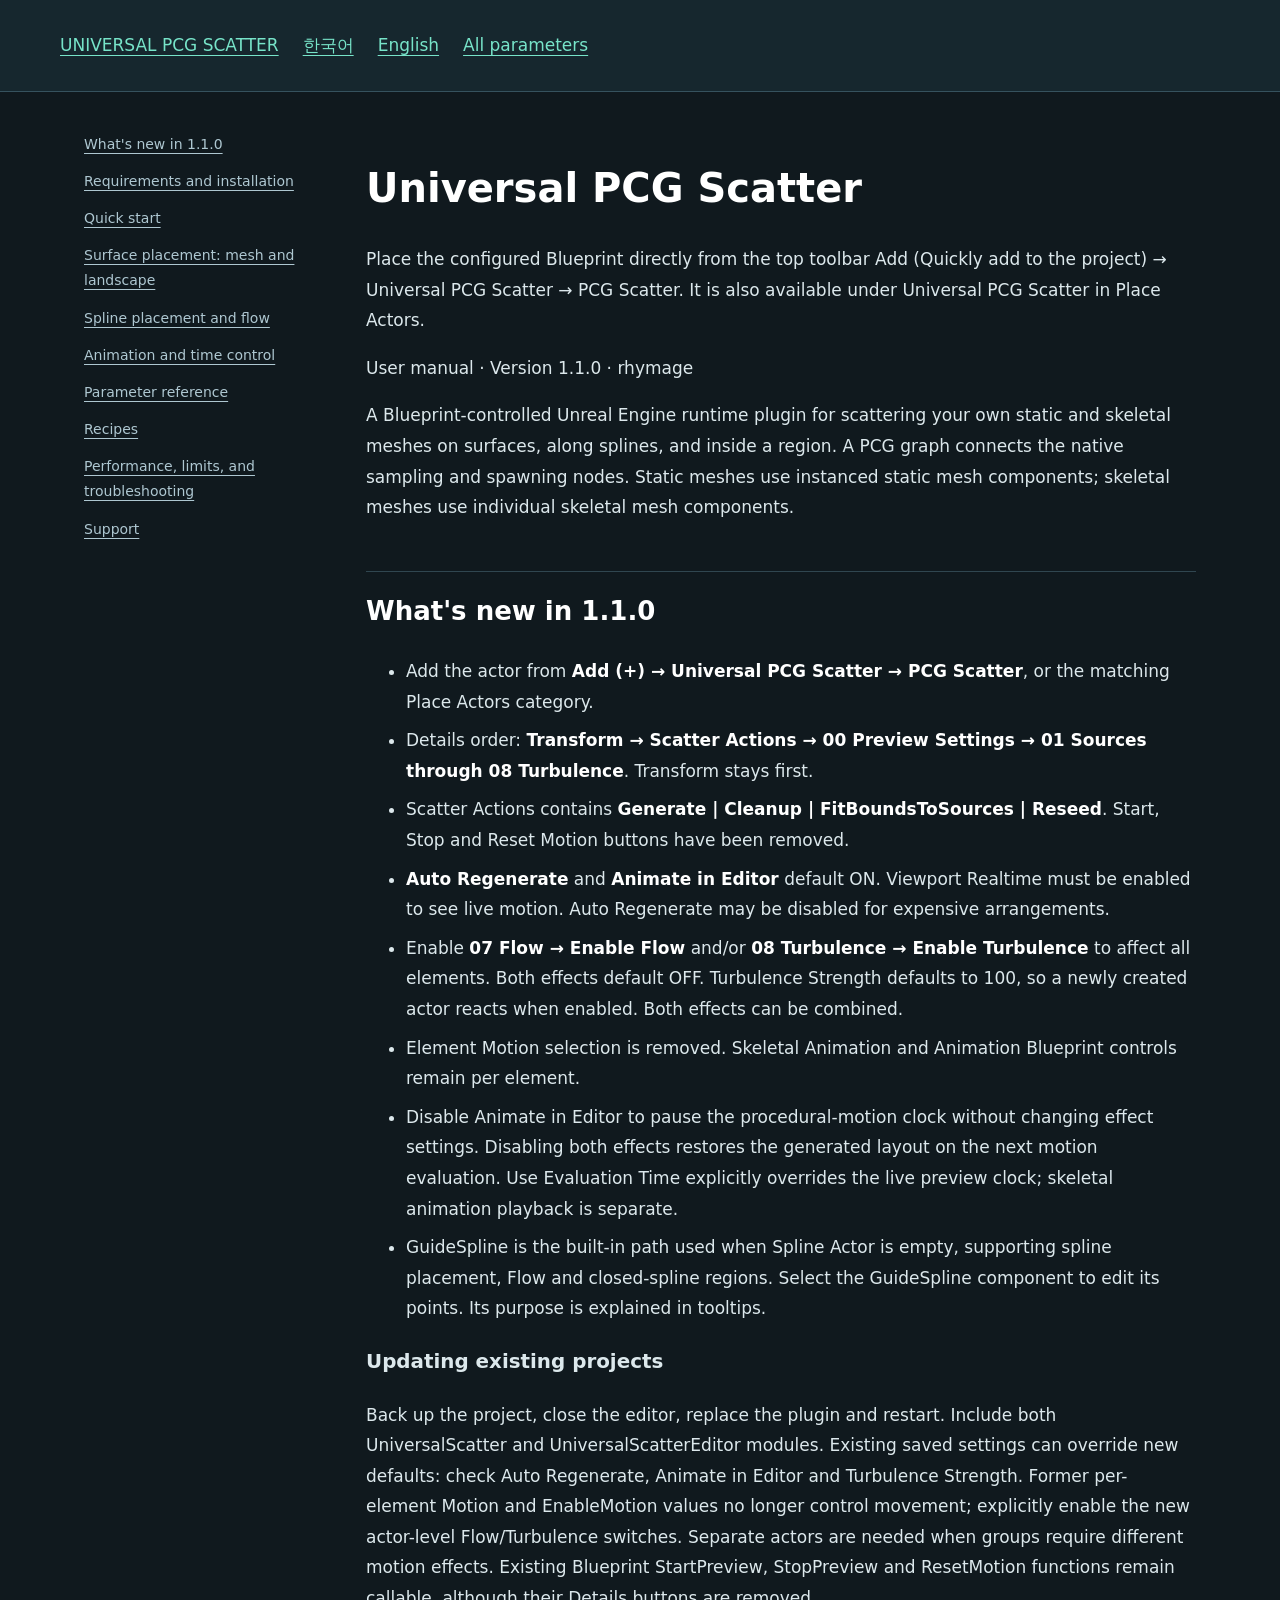
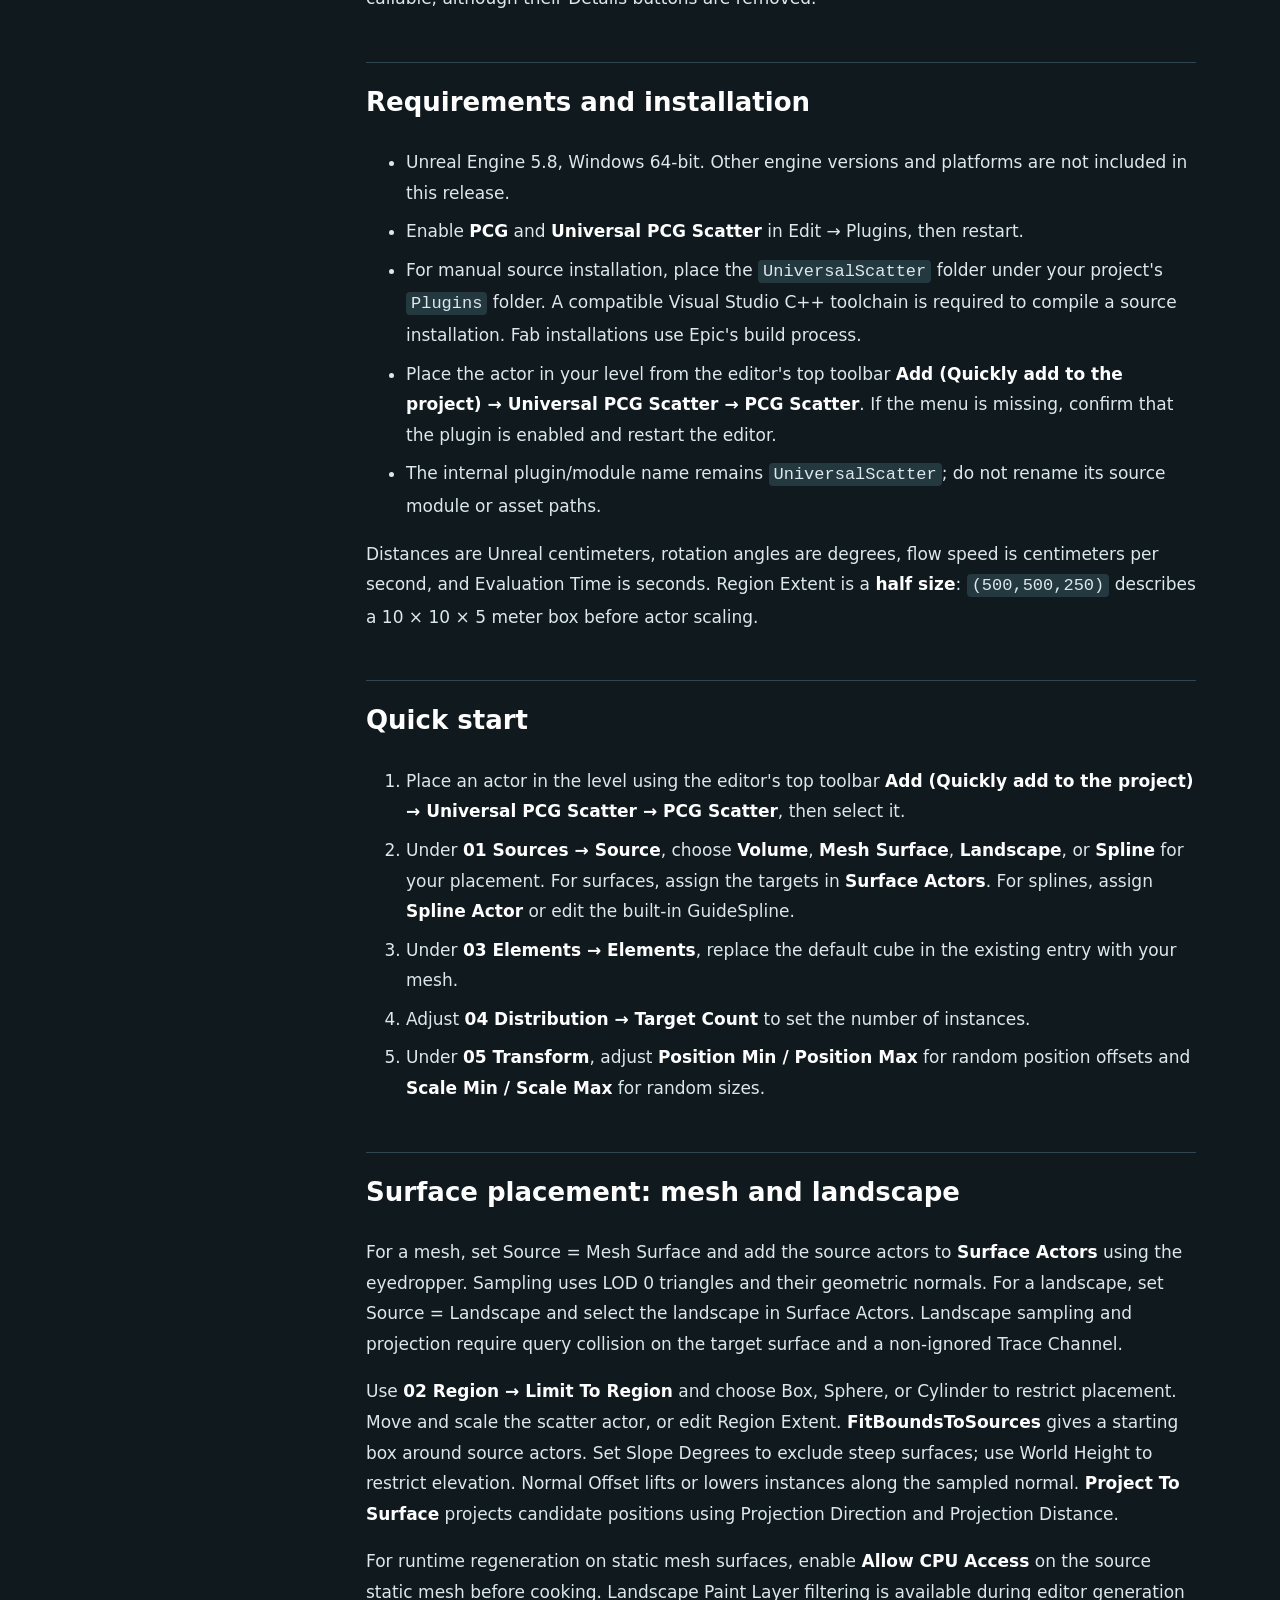
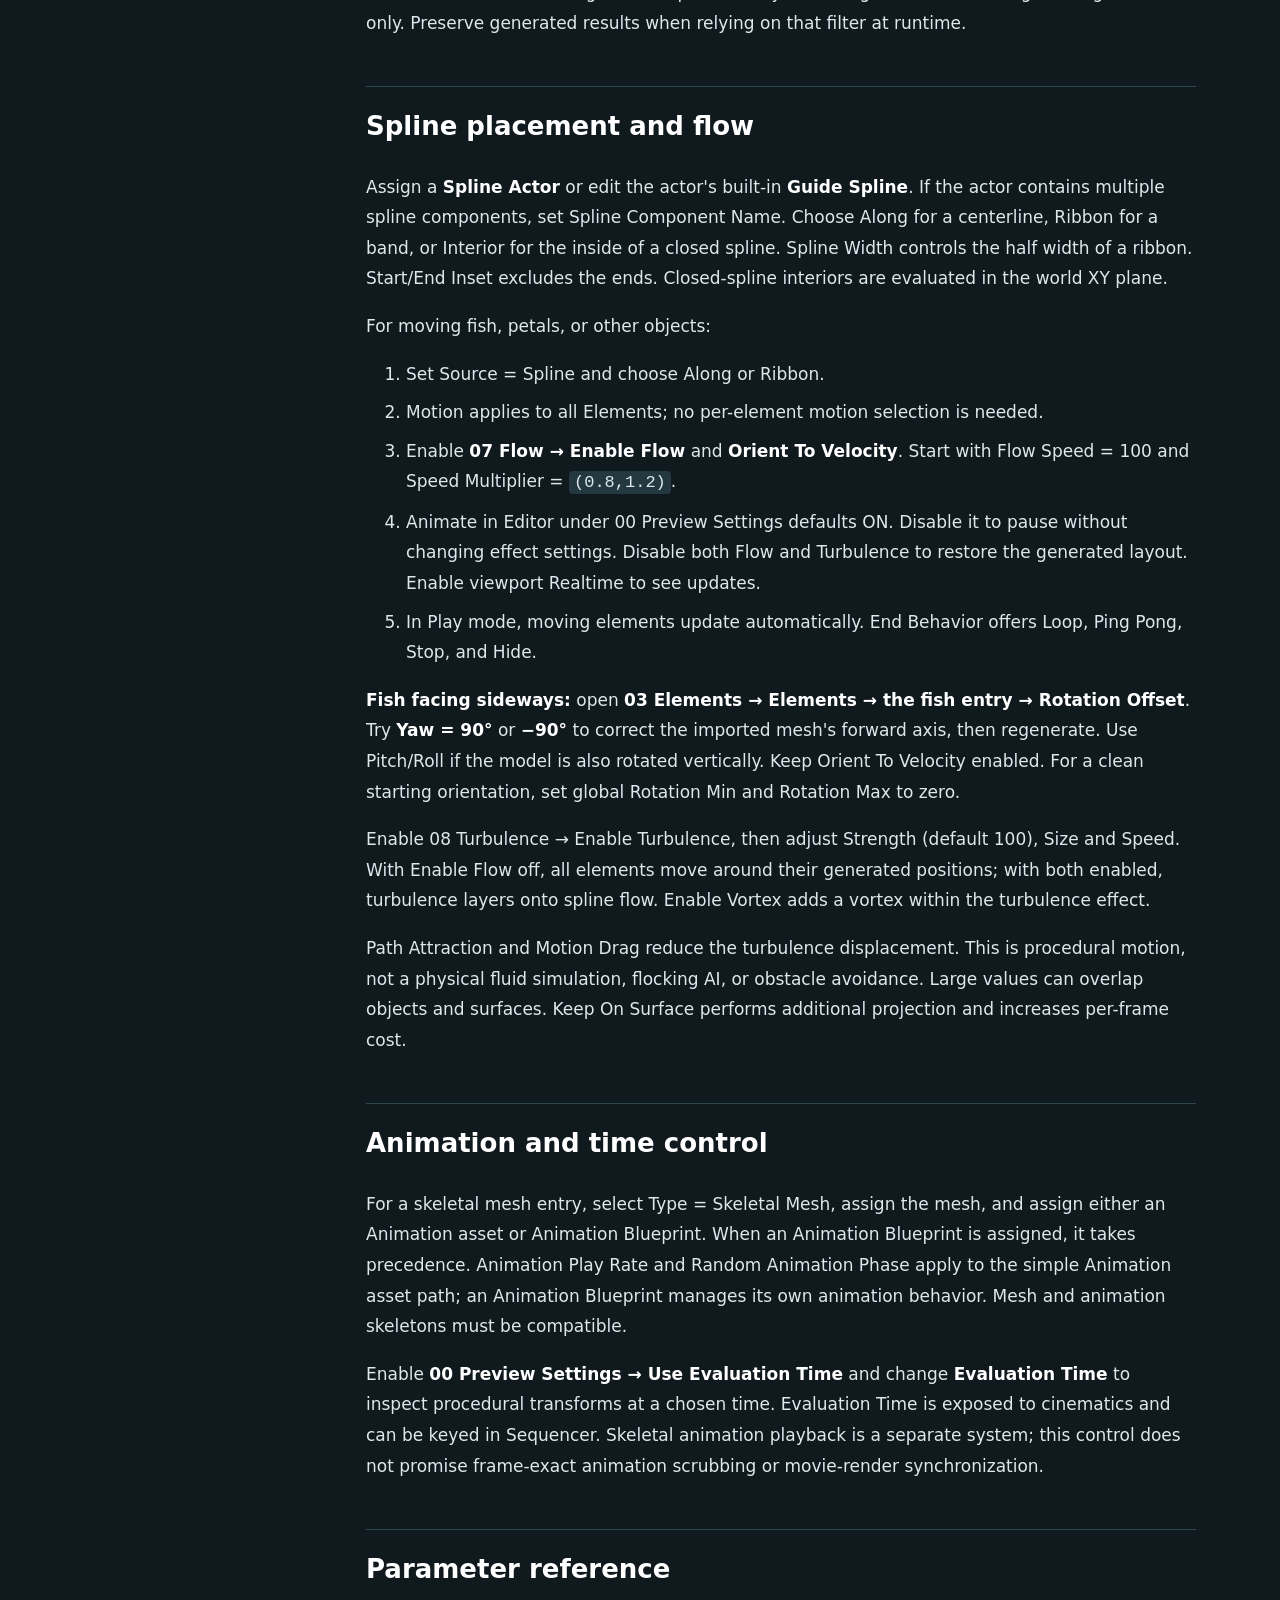
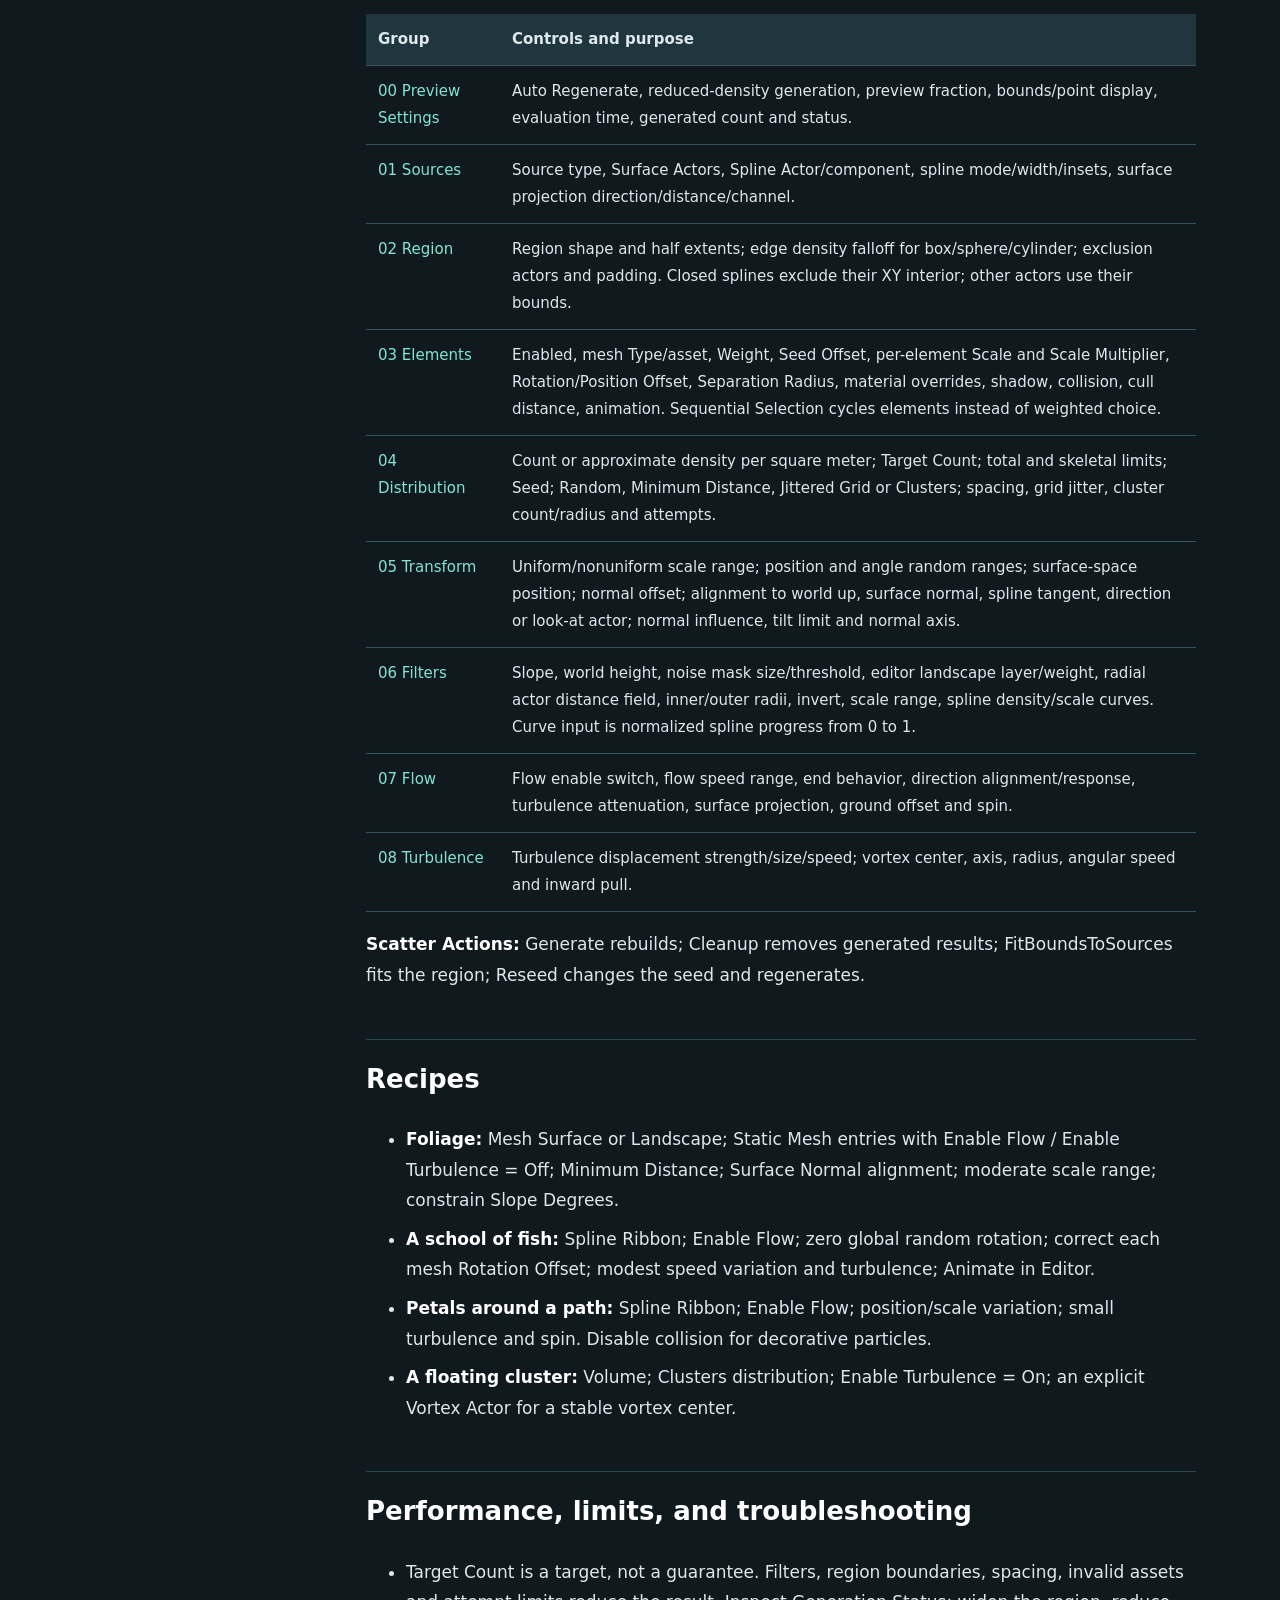
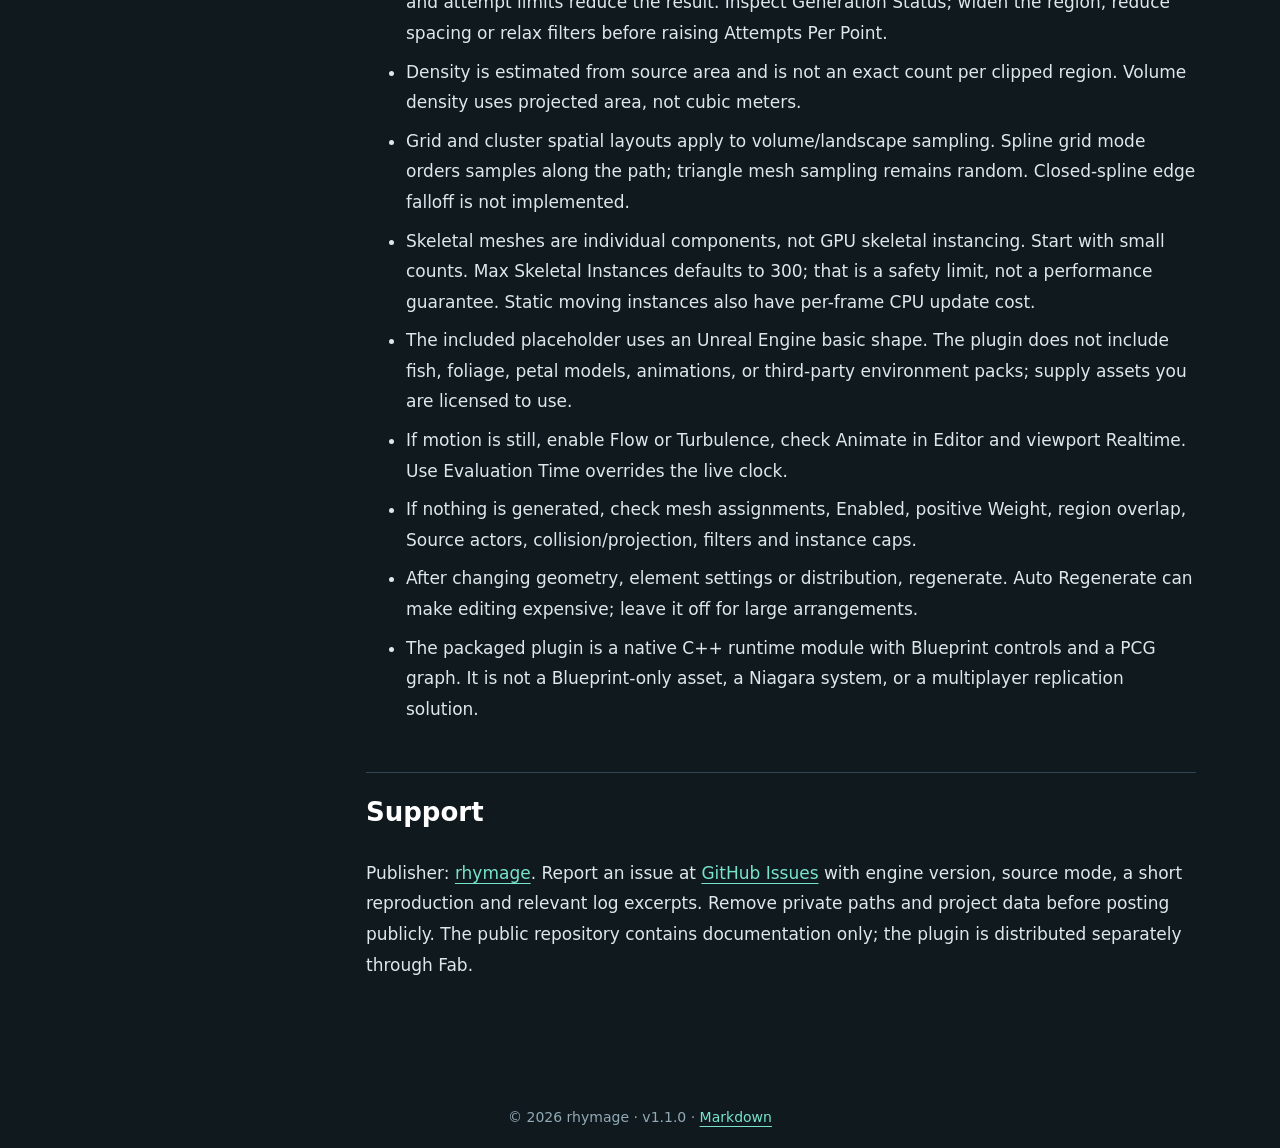
==== commit fcac92d4: "Simplify English and Korean setup and quick start using Add menu" ====
--- a/en.html
+++ b/en.html
@@ -1 +1 @@
-<!doctype html><html lang="en"><head><meta charset="utf-8"><meta name="viewport" content="width=device-width,initial-scale=1"><title>Universal PCG Scatter 1.1.0 — manual</title><link rel="stylesheet" href="style.css"></head><body><header><a href="index.html">UNIVERSAL PCG SCATTER</a><a href="ko.html">한국어</a><a href="en.html">English</a><a href="parameters-en.html">All parameters</a></header><main><nav><a href="#section-1">What&#x27;s new in 1.1.0</a><a href="#section-2">Requirements and installation</a><a href="#section-3">Quick start: a volume of instances</a><a href="#section-4">Surface placement: mesh and landscape</a><a href="#section-5">Spline placement and flow</a><a href="#section-6">Animation and time control</a><a href="#section-7">Parameter reference</a><a href="#section-8">Recipes</a><a href="#section-9">Performance, limits, and troubleshooting</a><a href="#section-10">Support</a></nav><article><h1>Universal PCG Scatter</h1><p>Place the configured Blueprint directly from the top toolbar Add (Quickly add to the project) → Universal PCG Scatter → PCG Scatter. It is also available under Universal PCG Scatter in Place Actors.</p><p>User manual · Version 1.1.0 · rhymage</p><p>A Blueprint-controlled Unreal Engine runtime plugin for scattering your own static and skeletal meshes on surfaces, along splines, and inside a region. A PCG graph connects the native sampling and spawning nodes. Static meshes use instanced static mesh components; skeletal meshes use individual skeletal mesh components.</p><h2 id="section-1">What&#x27;s new in 1.1.0</h2><ul><li>Add the actor from <strong>Add (+) → Universal PCG Scatter → PCG Scatter</strong>, or the matching Place Actors category.</li><li>Details order: <strong>Transform → Scatter Actions → 00 Preview Settings → 01 Sources through 08 Turbulence</strong>. Transform stays first.</li><li>Scatter Actions contains <strong>Generate | Cleanup | FitBoundsToSources | Reseed</strong>. Start, Stop and Reset Motion buttons have been removed.</li><li><strong>Auto Regenerate</strong> and <strong>Animate in Editor</strong> default ON. Viewport Realtime must be enabled to see live motion. Auto Regenerate may be disabled for expensive arrangements.</li><li>Enable <strong>07 Flow → Enable Flow</strong> and/or <strong>08 Turbulence → Enable Turbulence</strong> to affect all elements. Both effects default OFF. Turbulence Strength defaults to 100, so a newly created actor reacts when enabled. Both effects can be combined.</li><li>Element Motion selection is removed. Skeletal Animation and Animation Blueprint controls remain per element.</li><li>Disable Animate in Editor to pause the procedural-motion clock without changing effect settings. Disabling both effects restores the generated layout on the next motion evaluation. Use Evaluation Time explicitly overrides the live preview clock; skeletal animation playback is separate.</li><li>GuideSpline is the built-in path used when Spline Actor is empty, supporting spline placement, Flow and closed-spline regions. Select the GuideSpline component to edit its points. Its purpose is explained in tooltips.</li></ul><h3>Updating existing projects</h3><p>Back up the project, close the editor, replace the plugin and restart. Include both UniversalScatter and UniversalScatterEditor modules. Existing saved settings can override new defaults: check Auto Regenerate, Animate in Editor and Turbulence Strength. Former per-element Motion and EnableMotion values no longer control movement; explicitly enable the new actor-level Flow/Turbulence switches. Separate actors are needed when groups require different motion effects. Existing Blueprint StartPreview, StopPreview and ResetMotion functions remain callable, although their Details buttons are removed.</p><h2 id="section-2">Requirements and installation</h2><ul><li>Unreal Engine 5.8, Windows 64-bit. Other engine versions and platforms are not included in this release.</li><li>Enable <strong>PCG</strong> and <strong>Universal PCG Scatter</strong> in Edit → Plugins, then restart.</li><li>For manual source installation, place the <code>UniversalScatter</code> folder under your project&#x27;s <code>Plugins</code> folder. A compatible Visual Studio C++ toolchain is required to compile a source installation. Fab installations use Epic&#x27;s build process.</li><li>For a Fab installation, enable both <strong>Show Engine Content</strong> and <strong>Show Plugin Content</strong> in the Content Browser settings. In the Sources panel, open <strong>All → Engine → Plugins → Universal PCG Scatter Content</strong>, find <strong>BP_UniversalScatter</strong>, and drag it into a level.</li><li>Fab-installed content is under <strong>Engine → Plugins</strong>, so looking only inside your project Content folder will not show it. The displayed folder is <strong>Universal PCG Scatter Content</strong>, not UniversalScatter Content. If it is still hidden, clear the Content Browser search and filters, and confirm that the plugin is enabled and the editor has restarted.</li><li>The internal plugin/module name remains <code>UniversalScatter</code>; do not rename its source module or asset paths.</li></ul><p>Distances are Unreal centimeters, rotation angles are degrees, flow speed is centimeters per second, and Evaluation Time is seconds. Region Extent is a <strong>half size</strong>: <code>(500,500,250)</code> describes a 10 × 10 × 5 meter box before actor scaling.</p><h2 id="section-3">Quick start: a volume of instances</h2><ol><li>Place BP_UniversalScatter and select the actor itself in the Outliner.</li><li>Set <strong>01 Sources → Source = Volume</strong>.</li><li>Expand <strong>03 Elements → Elements</strong>, add an entry, choose Type = Static Mesh, and assign your mesh. Remove or replace the placeholder cube.</li><li>Set <strong>04 Distribution → Target Count = 100</strong>. Adjust <strong>05 Transform → Scale Min / Scale Max</strong> for the real size of your mesh.</li><li>Expand <strong>Scatter Actions</strong> and click <strong>Generate</strong>. Check <strong>00 Preview Settings → Generated Count / Generation Status</strong>.</li><li>Auto Regenerate defaults ON and rebuilds after construction changes. If disabled, click Generate after edits. Save the level to retain the arrangement.</li></ol><h2 id="section-4">Surface placement: mesh and landscape</h2><p>For a mesh, set Source = Mesh Surface and add the source actors to <strong>Surface Actors</strong> using the eyedropper. Sampling uses LOD 0 triangles and their geometric normals. For a landscape, set Source = Landscape and select the landscape in Surface Actors. Landscape sampling and projection require query collision on the target surface and a non-ignored Trace Channel.</p><p>Use <strong>02 Region → Limit To Region</strong> and choose Box, Sphere, or Cylinder to restrict placement. Move and scale the scatter actor, or edit Region Extent. <strong>FitBoundsToSources</strong> gives a starting box around source actors. Set Slope Degrees to exclude steep surfaces; use World Height to restrict elevation. Normal Offset lifts or lowers instances along the sampled normal. <strong>Project To Surface</strong> projects candidate positions using Projection Direction and Projection Distance.</p><p>For runtime regeneration on static mesh surfaces, enable <strong>Allow CPU Access</strong> on the source static mesh before cooking. Landscape Paint Layer filtering is available during editor generation only. Preserve generated results when relying on that filter at runtime.</p><h2 id="section-5">Spline placement and flow</h2><p>Assign a <strong>Spline Actor</strong> or edit the actor&#x27;s built-in <strong>Guide Spline</strong>. If the actor contains multiple spline components, set Spline Component Name. Choose Along for a centerline, Ribbon for a band, or Interior for the inside of a closed spline. Spline Width controls the half width of a ribbon. Start/End Inset excludes the ends. Closed-spline interiors are evaluated in the world XY plane.</p><p>For moving fish, petals, or other objects:</p><ol><li>Set Source = Spline and choose Along or Ribbon.</li><li>Motion applies to all Elements; no per-element motion selection is needed.</li><li>Enable <strong>07 Flow → Enable Flow</strong> and <strong>Orient To Velocity</strong>. Start with Flow Speed = 100 and Speed Multiplier = <code>(0.8,1.2)</code>.</li><li>Animate in Editor under 00 Preview Settings defaults ON. Disable it to pause without changing effect settings. Disable both Flow and Turbulence to restore the generated layout. Enable viewport Realtime to see updates.</li><li>In Play mode, moving elements update automatically. End Behavior offers Loop, Ping Pong, Stop, and Hide.</li></ol><p><strong>Fish facing sideways:</strong> open <strong>03 Elements → Elements → the fish entry → Rotation Offset</strong>. Try <strong>Yaw = 90°</strong> or <strong>−90°</strong> to correct the imported mesh&#x27;s forward axis, then regenerate. Use Pitch/Roll if the model is also rotated vertically. Keep Orient To Velocity enabled. For a clean starting orientation, set global Rotation Min and Rotation Max to zero.</p><p>Enable 08 Turbulence → Enable Turbulence, then adjust Strength (default 100), Size and Speed. With Enable Flow off, all elements move around their generated positions; with both enabled, turbulence layers onto spline flow. Enable Vortex adds a vortex within the turbulence effect.</p><p>Path Attraction and Motion Drag reduce the turbulence displacement. This is procedural motion, not a physical fluid simulation, flocking AI, or obstacle avoidance. Large values can overlap objects and surfaces. Keep On Surface performs additional projection and increases per-frame cost.</p><h2 id="section-6">Animation and time control</h2><p>For a skeletal mesh entry, select Type = Skeletal Mesh, assign the mesh, and assign either an Animation asset or Animation Blueprint. When an Animation Blueprint is assigned, it takes precedence. Animation Play Rate and Random Animation Phase apply to the simple Animation asset path; an Animation Blueprint manages its own animation behavior. Mesh and animation skeletons must be compatible.</p><p>Enable <strong>00 Preview Settings → Use Evaluation Time</strong> and change <strong>Evaluation Time</strong> to inspect procedural transforms at a chosen time. Evaluation Time is exposed to cinematics and can be keyed in Sequencer. Skeletal animation playback is a separate system; this control does not promise frame-exact animation scrubbing or movie-render synchronization.</p><h2 id="section-7">Parameter reference</h2><table><thead><tr><th>Group</th><th>Controls and purpose</th></tr></thead><tbody><tr data-search="00 preview settings auto regenerate, reduced-density generation, preview fraction, bounds/point display, evaluation time, generated count and status."><td>00 Preview Settings</td><td>Auto Regenerate, reduced-density generation, preview fraction, bounds/point display, evaluation time, generated count and status.</td></tr><tr data-search="01 sources source type, surface actors, spline actor/component, spline mode/width/insets, surface projection direction/distance/channel."><td>01 Sources</td><td>Source type, Surface Actors, Spline Actor/component, spline mode/width/insets, surface projection direction/distance/channel.</td></tr><tr data-search="02 region region shape and half extents; edge density falloff for box/sphere/cylinder; exclusion actors and padding. closed splines exclude their xy interior; other actors use their bounds."><td>02 Region</td><td>Region shape and half extents; edge density falloff for box/sphere/cylinder; exclusion actors and padding. Closed splines exclude their XY interior; other actors use their bounds.</td></tr><tr data-search="03 elements enabled, mesh type/asset, weight, seed offset, per-element scale and scale multiplier, rotation/position offset, separation radius, material overrides, shadow, collision, cull distance, animation. sequential selection cycles elements instead of weighted choice."><td>03 Elements</td><td>Enabled, mesh Type/asset, Weight, Seed Offset, per-element Scale and Scale Multiplier, Rotation/Position Offset, Separation Radius, material overrides, shadow, collision, cull distance, animation. Sequential Selection cycles elements instead of weighted choice.</td></tr><tr data-search="04 distribution count or approximate density per square meter; target count; total and skeletal limits; seed; random, minimum distance, jittered grid or clusters; spacing, grid jitter, cluster count/radius and attempts."><td>04 Distribution</td><td>Count or approximate density per square meter; Target Count; total and skeletal limits; Seed; Random, Minimum Distance, Jittered Grid or Clusters; spacing, grid jitter, cluster count/radius and attempts.</td></tr><tr data-search="05 transform uniform/nonuniform scale range; position and angle random ranges; surface-space position; normal offset; alignment to world up, surface normal, spline tangent, direction or look-at actor; normal influence, tilt limit and normal axis."><td>05 Transform</td><td>Uniform/nonuniform scale range; position and angle random ranges; surface-space position; normal offset; alignment to world up, surface normal, spline tangent, direction or look-at actor; normal influence, tilt limit and normal axis.</td></tr><tr data-search="06 filters slope, world height, noise mask size/threshold, editor landscape layer/weight, radial actor distance field, inner/outer radii, invert, scale range, spline density/scale curves. curve input is normalized spline progress from 0 to 1."><td>06 Filters</td><td>Slope, world height, noise mask size/threshold, editor landscape layer/weight, radial actor distance field, inner/outer radii, invert, scale range, spline density/scale curves. Curve input is normalized spline progress from 0 to 1.</td></tr><tr data-search="07 flow flow enable switch, flow speed range, end behavior, direction alignment/response, turbulence attenuation, surface projection, ground offset and spin."><td>07 Flow</td><td>Flow enable switch, flow speed range, end behavior, direction alignment/response, turbulence attenuation, surface projection, ground offset and spin.</td></tr><tr data-search="08 turbulence turbulence displacement strength/size/speed; vortex center, axis, radius, angular speed and inward pull."><td>08 Turbulence</td><td>Turbulence displacement strength/size/speed; vortex center, axis, radius, angular speed and inward pull.</td></tr></tbody></table><p><strong>Scatter Actions:</strong> Generate rebuilds; Cleanup removes generated results; FitBoundsToSources fits the region; Reseed changes the seed and regenerates.</p><h2 id="section-8">Recipes</h2><ul><li><strong>Foliage:</strong> Mesh Surface or Landscape; Static Mesh entries with Enable Flow / Enable Turbulence = Off; Minimum Distance; Surface Normal alignment; moderate scale range; constrain Slope Degrees.</li><li><strong>A school of fish:</strong> Spline Ribbon; Enable Flow; zero global random rotation; correct each mesh Rotation Offset; modest speed variation and turbulence; Animate in Editor.</li><li><strong>Petals around a path:</strong> Spline Ribbon; Enable Flow; position/scale variation; small turbulence and spin. Disable collision for decorative particles.</li><li><strong>A floating cluster:</strong> Volume; Clusters distribution; Enable Turbulence = On; an explicit Vortex Actor for a stable vortex center.</li></ul><h2 id="section-9">Performance, limits, and troubleshooting</h2><ul><li>Target Count is a target, not a guarantee. Filters, region boundaries, spacing, invalid assets and attempt limits reduce the result. Inspect Generation Status; widen the region, reduce spacing or relax filters before raising Attempts Per Point.</li><li>Density is estimated from source area and is not an exact count per clipped region. Volume density uses projected area, not cubic meters.</li><li>Grid and cluster spatial layouts apply to volume/landscape sampling. Spline grid mode orders samples along the path; triangle mesh sampling remains random. Closed-spline edge falloff is not implemented.</li><li>Skeletal meshes are individual components, not GPU skeletal instancing. Start with small counts. Max Skeletal Instances defaults to 300; that is a safety limit, not a performance guarantee. Static moving instances also have per-frame CPU update cost.</li><li>The included placeholder uses an Unreal Engine basic shape. The plugin does not include fish, foliage, petal models, animations, or third-party environment packs; supply assets you are licensed to use.</li><li>If motion is still, enable Flow or Turbulence, check Animate in Editor and viewport Realtime. Use Evaluation Time overrides the live clock.</li><li>If nothing is generated, check mesh assignments, Enabled, positive Weight, region overlap, Source actors, collision/projection, filters and instance caps.</li><li>After changing geometry, element settings or distribution, regenerate. Auto Regenerate can make editing expensive; leave it off for large arrangements.</li><li>The packaged plugin is a native C++ runtime module with Blueprint controls and a PCG graph. It is not a Blueprint-only asset, a Niagara system, or a multiplayer replication solution.</li></ul><h2 id="section-10">Support</h2><p>Publisher: <a href="https://www.rhymage.com/">rhymage</a>. Report an issue at <a href="https://github.com/rhymage/universal-pcg-scatter-docs/issues">GitHub Issues</a> with engine version, source mode, a short reproduction and relevant log excerpts. Remove private paths and project data before posting publicly. The public repository contains documentation only; the plugin is distributed separately through Fab.</p></article></main><footer>© 2026 rhymage · v1.1.0 · <a href="manual-en.md">Markdown</a></footer><script>const f=document.getElementById('filter');if(f){const rows=[...document.querySelectorAll('tbody tr')];f.addEventListener('input',()=>{let n=0;for(const r of rows){r.hidden=!r.dataset.search.includes(f.value.toLowerCase().trim());if(!r.hidden)n++;}document.getElementById('count').textContent=n+' / '+rows.length;});}</script></body></html>+<!doctype html><html lang="en"><head><meta charset="utf-8"><meta name="viewport" content="width=device-width,initial-scale=1"><title>Universal PCG Scatter 1.1.0 — manual</title><link rel="stylesheet" href="style.css"></head><body><header><a href="index.html">UNIVERSAL PCG SCATTER</a><a href="ko.html">한국어</a><a href="en.html">English</a><a href="parameters-en.html">All parameters</a></header><main><nav><a href="#section-1">What&#x27;s new in 1.1.0</a><a href="#section-2">Requirements and installation</a><a href="#section-3">Quick start</a><a href="#section-4">Surface placement: mesh and landscape</a><a href="#section-5">Spline placement and flow</a><a href="#section-6">Animation and time control</a><a href="#section-7">Parameter reference</a><a href="#section-8">Recipes</a><a href="#section-9">Performance, limits, and troubleshooting</a><a href="#section-10">Support</a></nav><article><h1>Universal PCG Scatter</h1><p>Place the configured Blueprint directly from the top toolbar Add (Quickly add to the project) → Universal PCG Scatter → PCG Scatter. It is also available under Universal PCG Scatter in Place Actors.</p><p>User manual · Version 1.1.0 · rhymage</p><p>A Blueprint-controlled Unreal Engine runtime plugin for scattering your own static and skeletal meshes on surfaces, along splines, and inside a region. A PCG graph connects the native sampling and spawning nodes. Static meshes use instanced static mesh components; skeletal meshes use individual skeletal mesh components.</p><h2 id="section-1">What&#x27;s new in 1.1.0</h2><ul><li>Add the actor from <strong>Add (+) → Universal PCG Scatter → PCG Scatter</strong>, or the matching Place Actors category.</li><li>Details order: <strong>Transform → Scatter Actions → 00 Preview Settings → 01 Sources through 08 Turbulence</strong>. Transform stays first.</li><li>Scatter Actions contains <strong>Generate | Cleanup | FitBoundsToSources | Reseed</strong>. Start, Stop and Reset Motion buttons have been removed.</li><li><strong>Auto Regenerate</strong> and <strong>Animate in Editor</strong> default ON. Viewport Realtime must be enabled to see live motion. Auto Regenerate may be disabled for expensive arrangements.</li><li>Enable <strong>07 Flow → Enable Flow</strong> and/or <strong>08 Turbulence → Enable Turbulence</strong> to affect all elements. Both effects default OFF. Turbulence Strength defaults to 100, so a newly created actor reacts when enabled. Both effects can be combined.</li><li>Element Motion selection is removed. Skeletal Animation and Animation Blueprint controls remain per element.</li><li>Disable Animate in Editor to pause the procedural-motion clock without changing effect settings. Disabling both effects restores the generated layout on the next motion evaluation. Use Evaluation Time explicitly overrides the live preview clock; skeletal animation playback is separate.</li><li>GuideSpline is the built-in path used when Spline Actor is empty, supporting spline placement, Flow and closed-spline regions. Select the GuideSpline component to edit its points. Its purpose is explained in tooltips.</li></ul><h3>Updating existing projects</h3><p>Back up the project, close the editor, replace the plugin and restart. Include both UniversalScatter and UniversalScatterEditor modules. Existing saved settings can override new defaults: check Auto Regenerate, Animate in Editor and Turbulence Strength. Former per-element Motion and EnableMotion values no longer control movement; explicitly enable the new actor-level Flow/Turbulence switches. Separate actors are needed when groups require different motion effects. Existing Blueprint StartPreview, StopPreview and ResetMotion functions remain callable, although their Details buttons are removed.</p><h2 id="section-2">Requirements and installation</h2><ul><li>Unreal Engine 5.8, Windows 64-bit. Other engine versions and platforms are not included in this release.</li><li>Enable <strong>PCG</strong> and <strong>Universal PCG Scatter</strong> in Edit → Plugins, then restart.</li><li>For manual source installation, place the <code>UniversalScatter</code> folder under your project&#x27;s <code>Plugins</code> folder. A compatible Visual Studio C++ toolchain is required to compile a source installation. Fab installations use Epic&#x27;s build process.</li><li>Place the actor in your level from the editor&#x27;s top toolbar <strong>Add (Quickly add to the project) → Universal PCG Scatter → PCG Scatter</strong>. If the menu is missing, confirm that the plugin is enabled and restart the editor.</li><li>The internal plugin/module name remains <code>UniversalScatter</code>; do not rename its source module or asset paths.</li></ul><p>Distances are Unreal centimeters, rotation angles are degrees, flow speed is centimeters per second, and Evaluation Time is seconds. Region Extent is a <strong>half size</strong>: <code>(500,500,250)</code> describes a 10 × 10 × 5 meter box before actor scaling.</p><h2 id="section-3">Quick start</h2><ol><li>Place an actor in the level using the editor&#x27;s top toolbar <strong>Add (Quickly add to the project) → Universal PCG Scatter → PCG Scatter</strong>, then select it.</li><li>Under <strong>01 Sources → Source</strong>, choose <strong>Volume</strong>, <strong>Mesh Surface</strong>, <strong>Landscape</strong>, or <strong>Spline</strong> for your placement. For surfaces, assign the targets in <strong>Surface Actors</strong>. For splines, assign <strong>Spline Actor</strong> or edit the built-in GuideSpline.</li><li>Under <strong>03 Elements → Elements</strong>, replace the default cube in the existing entry with your mesh.</li><li>Adjust <strong>04 Distribution → Target Count</strong> to set the number of instances.</li><li>Under <strong>05 Transform</strong>, adjust <strong>Position Min / Position Max</strong> for random position offsets and <strong>Scale Min / Scale Max</strong> for random sizes.</li></ol><h2 id="section-4">Surface placement: mesh and landscape</h2><p>For a mesh, set Source = Mesh Surface and add the source actors to <strong>Surface Actors</strong> using the eyedropper. Sampling uses LOD 0 triangles and their geometric normals. For a landscape, set Source = Landscape and select the landscape in Surface Actors. Landscape sampling and projection require query collision on the target surface and a non-ignored Trace Channel.</p><p>Use <strong>02 Region → Limit To Region</strong> and choose Box, Sphere, or Cylinder to restrict placement. Move and scale the scatter actor, or edit Region Extent. <strong>FitBoundsToSources</strong> gives a starting box around source actors. Set Slope Degrees to exclude steep surfaces; use World Height to restrict elevation. Normal Offset lifts or lowers instances along the sampled normal. <strong>Project To Surface</strong> projects candidate positions using Projection Direction and Projection Distance.</p><p>For runtime regeneration on static mesh surfaces, enable <strong>Allow CPU Access</strong> on the source static mesh before cooking. Landscape Paint Layer filtering is available during editor generation only. Preserve generated results when relying on that filter at runtime.</p><h2 id="section-5">Spline placement and flow</h2><p>Assign a <strong>Spline Actor</strong> or edit the actor&#x27;s built-in <strong>Guide Spline</strong>. If the actor contains multiple spline components, set Spline Component Name. Choose Along for a centerline, Ribbon for a band, or Interior for the inside of a closed spline. Spline Width controls the half width of a ribbon. Start/End Inset excludes the ends. Closed-spline interiors are evaluated in the world XY plane.</p><p>For moving fish, petals, or other objects:</p><ol><li>Set Source = Spline and choose Along or Ribbon.</li><li>Motion applies to all Elements; no per-element motion selection is needed.</li><li>Enable <strong>07 Flow → Enable Flow</strong> and <strong>Orient To Velocity</strong>. Start with Flow Speed = 100 and Speed Multiplier = <code>(0.8,1.2)</code>.</li><li>Animate in Editor under 00 Preview Settings defaults ON. Disable it to pause without changing effect settings. Disable both Flow and Turbulence to restore the generated layout. Enable viewport Realtime to see updates.</li><li>In Play mode, moving elements update automatically. End Behavior offers Loop, Ping Pong, Stop, and Hide.</li></ol><p><strong>Fish facing sideways:</strong> open <strong>03 Elements → Elements → the fish entry → Rotation Offset</strong>. Try <strong>Yaw = 90°</strong> or <strong>−90°</strong> to correct the imported mesh&#x27;s forward axis, then regenerate. Use Pitch/Roll if the model is also rotated vertically. Keep Orient To Velocity enabled. For a clean starting orientation, set global Rotation Min and Rotation Max to zero.</p><p>Enable 08 Turbulence → Enable Turbulence, then adjust Strength (default 100), Size and Speed. With Enable Flow off, all elements move around their generated positions; with both enabled, turbulence layers onto spline flow. Enable Vortex adds a vortex within the turbulence effect.</p><p>Path Attraction and Motion Drag reduce the turbulence displacement. This is procedural motion, not a physical fluid simulation, flocking AI, or obstacle avoidance. Large values can overlap objects and surfaces. Keep On Surface performs additional projection and increases per-frame cost.</p><h2 id="section-6">Animation and time control</h2><p>For a skeletal mesh entry, select Type = Skeletal Mesh, assign the mesh, and assign either an Animation asset or Animation Blueprint. When an Animation Blueprint is assigned, it takes precedence. Animation Play Rate and Random Animation Phase apply to the simple Animation asset path; an Animation Blueprint manages its own animation behavior. Mesh and animation skeletons must be compatible.</p><p>Enable <strong>00 Preview Settings → Use Evaluation Time</strong> and change <strong>Evaluation Time</strong> to inspect procedural transforms at a chosen time. Evaluation Time is exposed to cinematics and can be keyed in Sequencer. Skeletal animation playback is a separate system; this control does not promise frame-exact animation scrubbing or movie-render synchronization.</p><h2 id="section-7">Parameter reference</h2><table><thead><tr><th>Group</th><th>Controls and purpose</th></tr></thead><tbody><tr data-search="00 preview settings auto regenerate, reduced-density generation, preview fraction, bounds/point display, evaluation time, generated count and status."><td>00 Preview Settings</td><td>Auto Regenerate, reduced-density generation, preview fraction, bounds/point display, evaluation time, generated count and status.</td></tr><tr data-search="01 sources source type, surface actors, spline actor/component, spline mode/width/insets, surface projection direction/distance/channel."><td>01 Sources</td><td>Source type, Surface Actors, Spline Actor/component, spline mode/width/insets, surface projection direction/distance/channel.</td></tr><tr data-search="02 region region shape and half extents; edge density falloff for box/sphere/cylinder; exclusion actors and padding. closed splines exclude their xy interior; other actors use their bounds."><td>02 Region</td><td>Region shape and half extents; edge density falloff for box/sphere/cylinder; exclusion actors and padding. Closed splines exclude their XY interior; other actors use their bounds.</td></tr><tr data-search="03 elements enabled, mesh type/asset, weight, seed offset, per-element scale and scale multiplier, rotation/position offset, separation radius, material overrides, shadow, collision, cull distance, animation. sequential selection cycles elements instead of weighted choice."><td>03 Elements</td><td>Enabled, mesh Type/asset, Weight, Seed Offset, per-element Scale and Scale Multiplier, Rotation/Position Offset, Separation Radius, material overrides, shadow, collision, cull distance, animation. Sequential Selection cycles elements instead of weighted choice.</td></tr><tr data-search="04 distribution count or approximate density per square meter; target count; total and skeletal limits; seed; random, minimum distance, jittered grid or clusters; spacing, grid jitter, cluster count/radius and attempts."><td>04 Distribution</td><td>Count or approximate density per square meter; Target Count; total and skeletal limits; Seed; Random, Minimum Distance, Jittered Grid or Clusters; spacing, grid jitter, cluster count/radius and attempts.</td></tr><tr data-search="05 transform uniform/nonuniform scale range; position and angle random ranges; surface-space position; normal offset; alignment to world up, surface normal, spline tangent, direction or look-at actor; normal influence, tilt limit and normal axis."><td>05 Transform</td><td>Uniform/nonuniform scale range; position and angle random ranges; surface-space position; normal offset; alignment to world up, surface normal, spline tangent, direction or look-at actor; normal influence, tilt limit and normal axis.</td></tr><tr data-search="06 filters slope, world height, noise mask size/threshold, editor landscape layer/weight, radial actor distance field, inner/outer radii, invert, scale range, spline density/scale curves. curve input is normalized spline progress from 0 to 1."><td>06 Filters</td><td>Slope, world height, noise mask size/threshold, editor landscape layer/weight, radial actor distance field, inner/outer radii, invert, scale range, spline density/scale curves. Curve input is normalized spline progress from 0 to 1.</td></tr><tr data-search="07 flow flow enable switch, flow speed range, end behavior, direction alignment/response, turbulence attenuation, surface projection, ground offset and spin."><td>07 Flow</td><td>Flow enable switch, flow speed range, end behavior, direction alignment/response, turbulence attenuation, surface projection, ground offset and spin.</td></tr><tr data-search="08 turbulence turbulence displacement strength/size/speed; vortex center, axis, radius, angular speed and inward pull."><td>08 Turbulence</td><td>Turbulence displacement strength/size/speed; vortex center, axis, radius, angular speed and inward pull.</td></tr></tbody></table><p><strong>Scatter Actions:</strong> Generate rebuilds; Cleanup removes generated results; FitBoundsToSources fits the region; Reseed changes the seed and regenerates.</p><h2 id="section-8">Recipes</h2><ul><li><strong>Foliage:</strong> Mesh Surface or Landscape; Static Mesh entries with Enable Flow / Enable Turbulence = Off; Minimum Distance; Surface Normal alignment; moderate scale range; constrain Slope Degrees.</li><li><strong>A school of fish:</strong> Spline Ribbon; Enable Flow; zero global random rotation; correct each mesh Rotation Offset; modest speed variation and turbulence; Animate in Editor.</li><li><strong>Petals around a path:</strong> Spline Ribbon; Enable Flow; position/scale variation; small turbulence and spin. Disable collision for decorative particles.</li><li><strong>A floating cluster:</strong> Volume; Clusters distribution; Enable Turbulence = On; an explicit Vortex Actor for a stable vortex center.</li></ul><h2 id="section-9">Performance, limits, and troubleshooting</h2><ul><li>Target Count is a target, not a guarantee. Filters, region boundaries, spacing, invalid assets and attempt limits reduce the result. Inspect Generation Status; widen the region, reduce spacing or relax filters before raising Attempts Per Point.</li><li>Density is estimated from source area and is not an exact count per clipped region. Volume density uses projected area, not cubic meters.</li><li>Grid and cluster spatial layouts apply to volume/landscape sampling. Spline grid mode orders samples along the path; triangle mesh sampling remains random. Closed-spline edge falloff is not implemented.</li><li>Skeletal meshes are individual components, not GPU skeletal instancing. Start with small counts. Max Skeletal Instances defaults to 300; that is a safety limit, not a performance guarantee. Static moving instances also have per-frame CPU update cost.</li><li>The included placeholder uses an Unreal Engine basic shape. The plugin does not include fish, foliage, petal models, animations, or third-party environment packs; supply assets you are licensed to use.</li><li>If motion is still, enable Flow or Turbulence, check Animate in Editor and viewport Realtime. Use Evaluation Time overrides the live clock.</li><li>If nothing is generated, check mesh assignments, Enabled, positive Weight, region overlap, Source actors, collision/projection, filters and instance caps.</li><li>After changing geometry, element settings or distribution, regenerate. Auto Regenerate can make editing expensive; leave it off for large arrangements.</li><li>The packaged plugin is a native C++ runtime module with Blueprint controls and a PCG graph. It is not a Blueprint-only asset, a Niagara system, or a multiplayer replication solution.</li></ul><h2 id="section-10">Support</h2><p>Publisher: <a href="https://www.rhymage.com/">rhymage</a>. Report an issue at <a href="https://github.com/rhymage/universal-pcg-scatter-docs/issues">GitHub Issues</a> with engine version, source mode, a short reproduction and relevant log excerpts. Remove private paths and project data before posting publicly. The public repository contains documentation only; the plugin is distributed separately through Fab.</p></article></main><footer>© 2026 rhymage · v1.1.0 · <a href="manual-en.md">Markdown</a></footer><script>const f=document.getElementById('filter');if(f){const rows=[...document.querySelectorAll('tbody tr')];f.addEventListener('input',()=>{let n=0;for(const r of rows){r.hidden=!r.dataset.search.includes(f.value.toLowerCase().trim());if(!r.hidden)n++;}document.getElementById('count').textContent=n+' / '+rows.length;});}</script></body></html>
